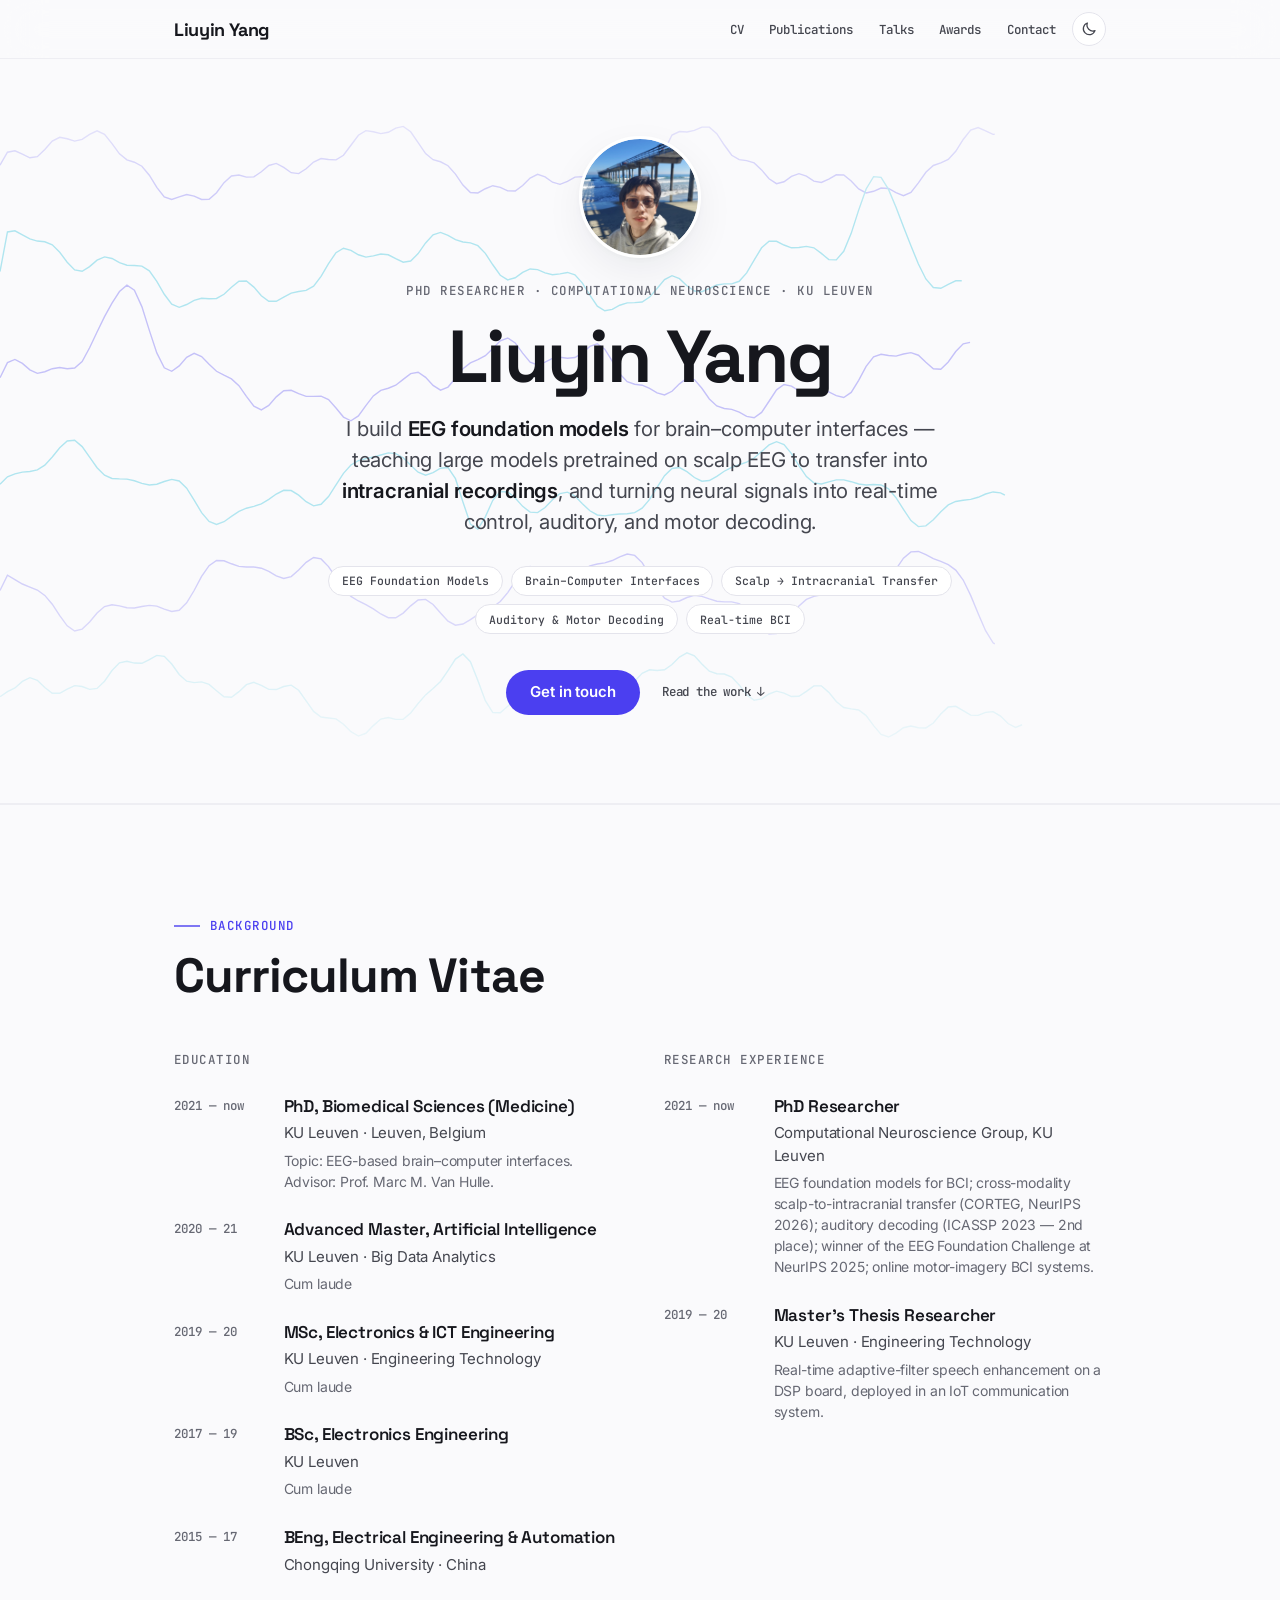
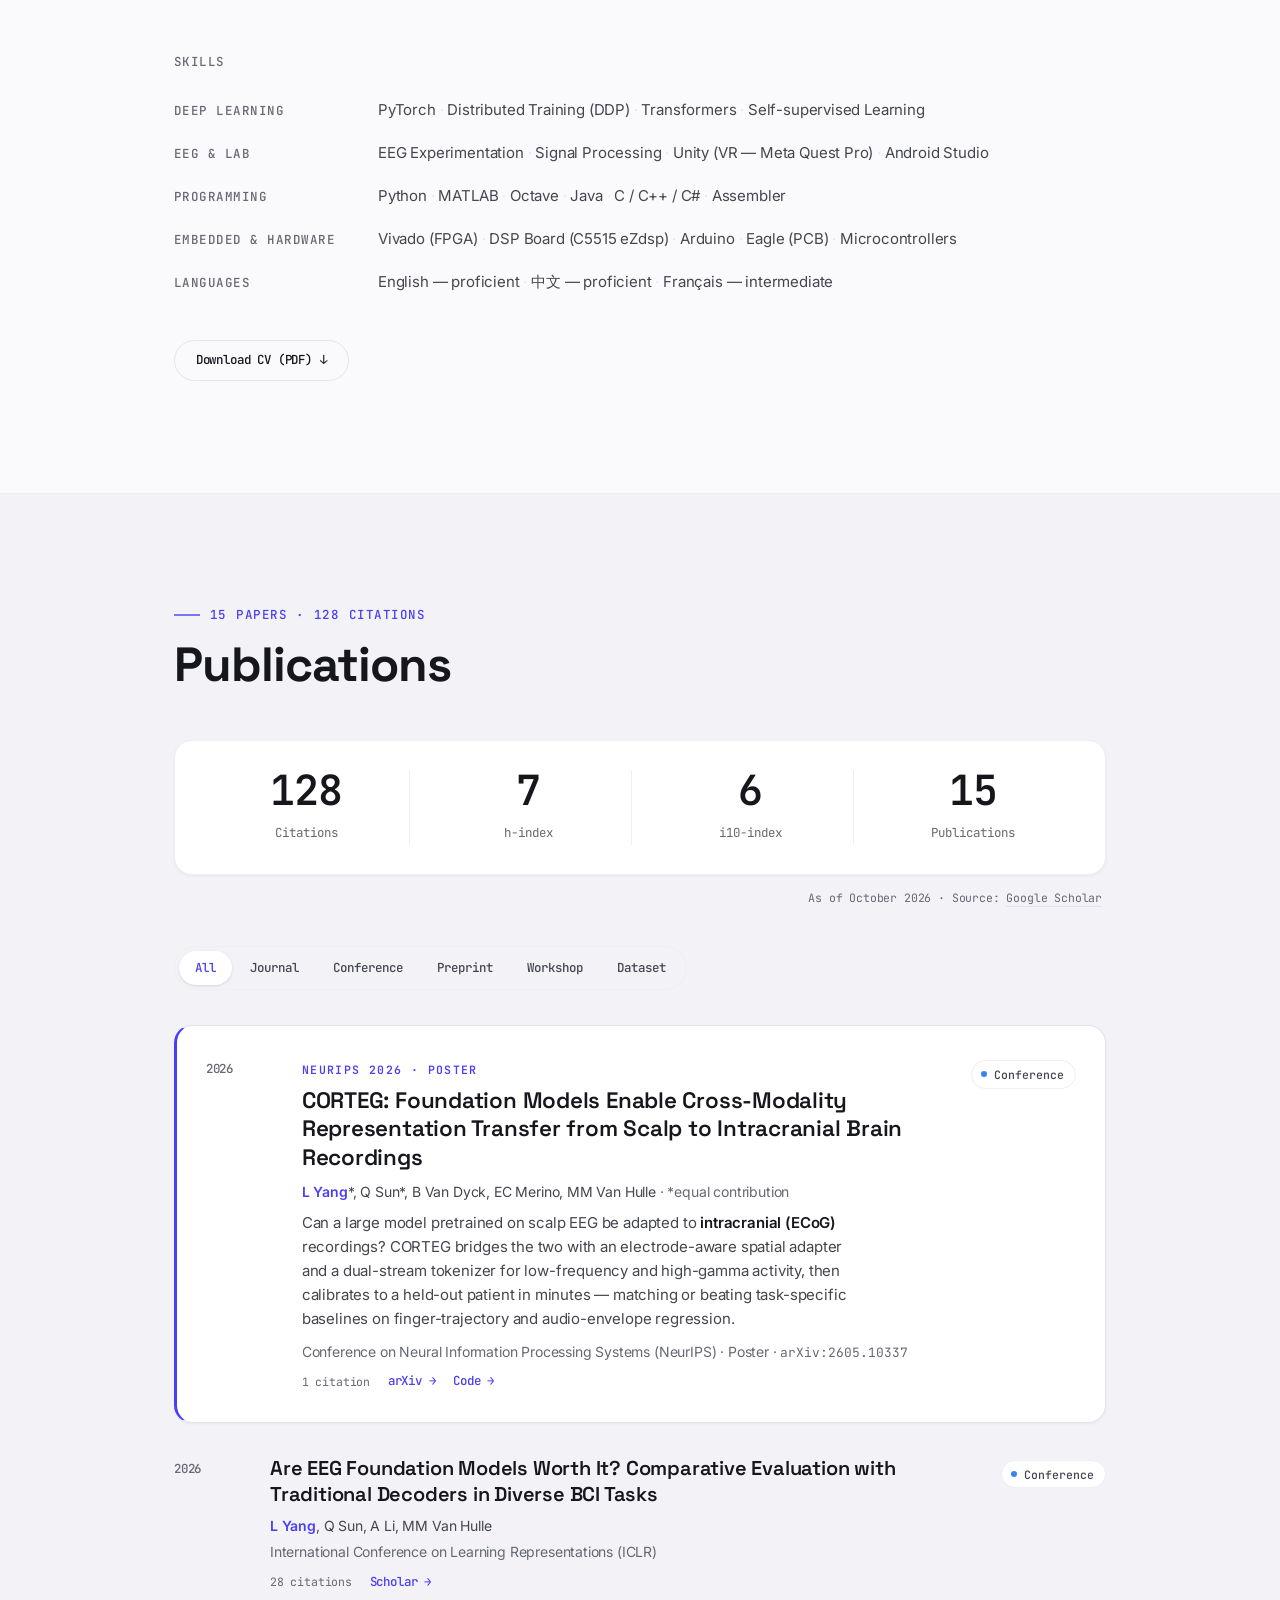
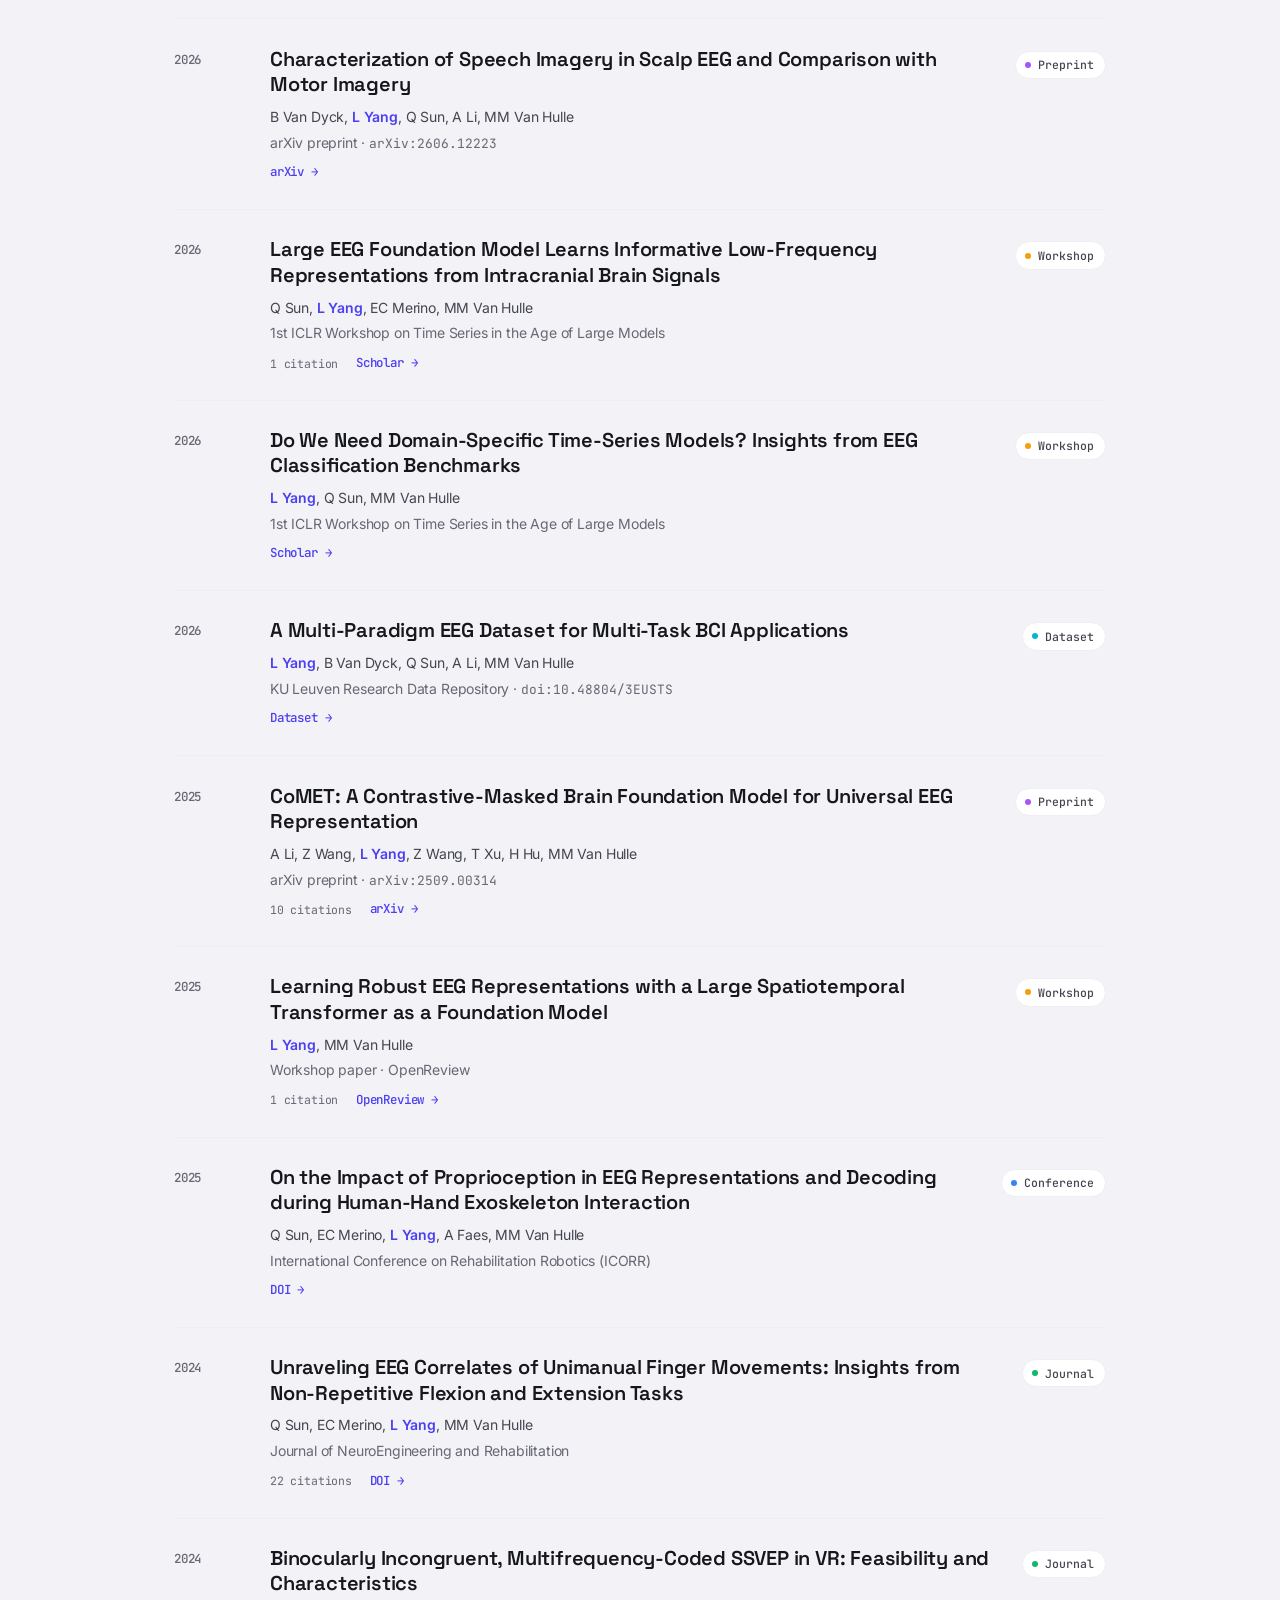
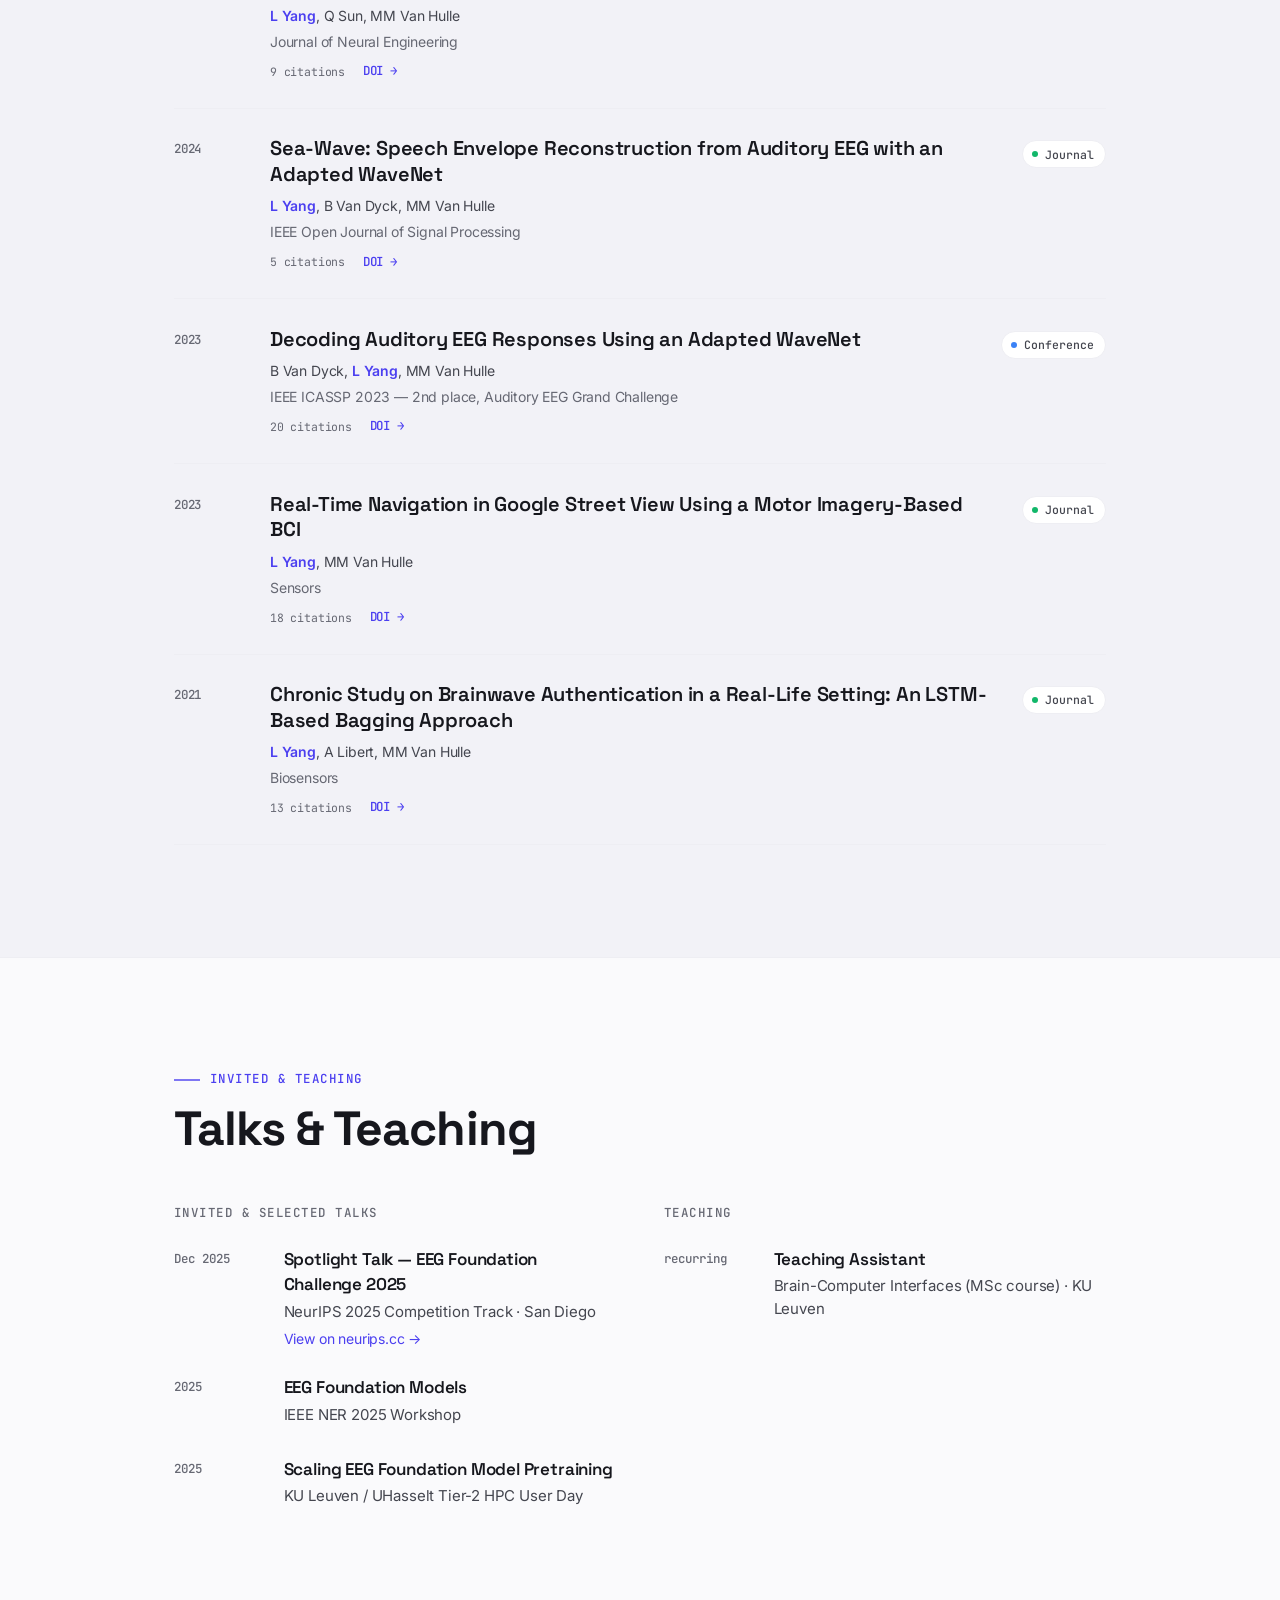
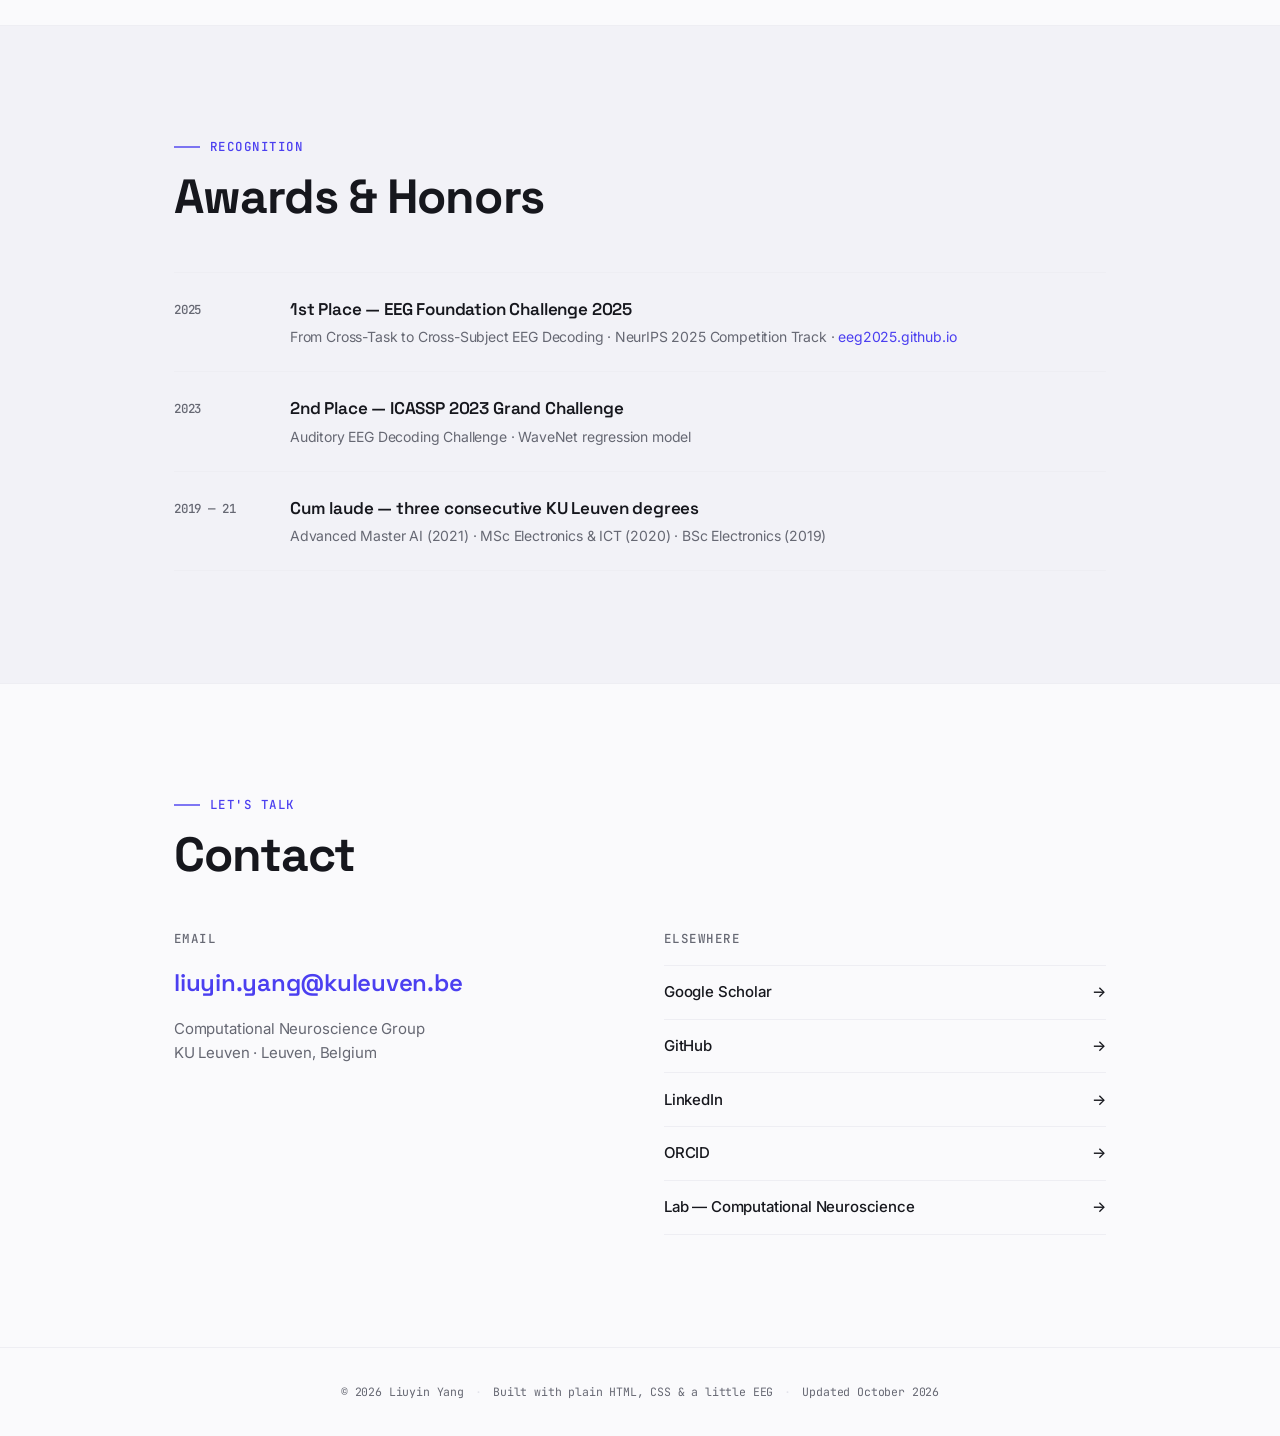
==== index.html @ 0cf49c5b "feat: add "Learning Robust EEG Representations" workshop paper L Yang, MM Van Hulle (2025), linked t" ====
<!DOCTYPE html>
<html lang="en">
<head>
  <meta charset="UTF-8" />
  <meta name="viewport" content="width=device-width, initial-scale=1.0" />
  <title>Liuyin Yang — EEG Foundation Models &amp; Brain–Computer Interfaces, KU Leuven</title>
  <meta name="description" content="PhD researcher building EEG foundation models for brain–computer interfaces at the Computational Neuroscience Group, KU Leuven — cross-modality transfer from scalp EEG to intracranial recordings, auditory and motor decoding, and real-time BCI systems." />
  <meta name="author" content="Liuyin Yang" />

  <!-- theme-color adapts to light / dark -->
  <meta name="theme-color" content="#fafafc" media="(prefers-color-scheme: light)" />
  <meta name="theme-color" content="#0a0b10" media="(prefers-color-scheme: dark)" />

  <!-- Open Graph / link previews -->
  <meta property="og:type" content="profile" />
  <meta property="og:url" content="https://liuyinyang1101.github.io/" />
  <meta property="og:title" content="Liuyin Yang — PhD Researcher, KU Leuven" />
  <meta property="og:description" content="EEG foundation models, cross-modality scalp-to-intracranial transfer, and real-time brain–computer interfaces." />
  <meta property="og:image" content="https://liuyinyang1101.github.io/assets/profile-web.jpg" />
  <meta name="twitter:card" content="summary" />
  <meta name="twitter:title" content="Liuyin Yang — PhD Researcher, KU Leuven" />
  <meta name="twitter:description" content="EEG foundation models, cross-modality scalp-to-intracranial transfer, and real-time brain–computer interfaces." />
  <meta name="twitter:image" content="https://liuyinyang1101.github.io/assets/profile-web.jpg" />

  <link rel="icon" type="image/svg+xml" href="assets/favicon.svg" />
  <link rel="stylesheet" href="style.css" />
  <link rel="preconnect" href="https://fonts.googleapis.com" />
  <link rel="preconnect" href="https://fonts.gstatic.com" crossorigin />
  <link href="https://fonts.googleapis.com/css2?family=Inter:wght@400;500;600;700&family=Space+Grotesk:wght@500;600;700&family=JetBrains+Mono:wght@400;500;600&display=swap" rel="stylesheet" />

  <!-- Set theme before paint to avoid a flash -->
  <script>
    (function () {
      try {
        var saved = localStorage.getItem("theme");
        var dark = saved ? saved === "dark"
          : window.matchMedia("(prefers-color-scheme: dark)").matches;
        document.documentElement.dataset.theme = dark ? "dark" : "light";
      } catch (e) {}
    })();
  </script>
</head>
<body>

  <a href="#main" class="skip-link">Skip to content</a>

  <!-- ===== NAV ===== -->
  <nav class="nav">
    <div class="nav-inner">
      <a href="#about" class="nav-name">Liuyin&nbsp;Yang</a>
      <ul class="nav-links">
        <li><a href="#cv">CV</a></li>
        <li><a href="#publications">Publications</a></li>
        <li><a href="#talks">Talks</a></li>
        <li><a href="#awards">Awards</a></li>
        <li><a href="#connect">Contact</a></li>
      </ul>
      <button class="theme-toggle" type="button" aria-label="Switch color theme" title="Switch color theme">
        <svg class="icon-sun" viewBox="0 0 24 24" width="18" height="18" aria-hidden="true" fill="none" stroke="currentColor" stroke-width="1.7" stroke-linecap="round">
          <circle cx="12" cy="12" r="4.2"></circle>
          <path d="M12 2.4v2.4M12 19.2v2.4M4.4 4.4l1.7 1.7M17.9 17.9l1.7 1.7M2.4 12h2.4M19.2 12h2.4M4.4 19.6l1.7-1.7M17.9 6.1l1.7-1.7"></path>
        </svg>
        <svg class="icon-moon" viewBox="0 0 24 24" width="18" height="18" aria-hidden="true" fill="none" stroke="currentColor" stroke-width="1.7" stroke-linecap="round" stroke-linejoin="round">
          <path d="M20 14.2A8 8 0 0 1 9.8 4 8 8 0 1 0 20 14.2Z"></path>
        </svg>
      </button>
    </div>
  </nav>

  <main id="main" tabindex="-1">

  <!-- ===== HERO ===== -->
  <section class="hero" id="about">
    <div class="hero-signal" aria-hidden="true"></div>
    <div class="hero-inner">
      <div class="photo">
        <img src="assets/profile-web.jpg" alt="Liuyin Yang" width="264" height="264" onerror="this.style.display='none'; this.nextElementSibling.style.display='flex'" />
        <div class="photo-fallback">LY</div>
      </div>
      <p class="hero-eyebrow">PhD Researcher · Computational Neuroscience · KU Leuven</p>
      <h1 class="hero-name">Liuyin Yang</h1>
      <p class="hero-tagline">
        I build <strong>EEG foundation models</strong> for brain–computer interfaces — teaching
        large models pretrained on scalp EEG to transfer into <strong>intracranial recordings</strong>,
        and turning neural signals into real-time control, auditory, and motor decoding.
      </p>
      <ul class="hero-tags">
        <li>EEG Foundation Models</li>
        <li>Brain–Computer Interfaces</li>
        <li>Scalp → Intracranial Transfer</li>
        <li>Auditory &amp; Motor Decoding</li>
        <li>Real-time BCI</li>
      </ul>
      <div class="hero-actions">
        <a href="mailto:liuyin.yang@kuleuven.be" class="btn-primary">Get in touch</a>
        <a href="#publications" class="btn-ghost">Read the work <span aria-hidden="true">↓</span></a>
      </div>
    </div>
  </section>

  <!-- ===== CV ===== -->
  <section class="section" id="cv">
    <div class="section-inner">
      <p class="section-kicker">Background</p>
      <h2 class="section-title">Curriculum Vitae</h2>

      <div class="cv-grid">
        <div class="cv-block">
          <h3 class="cv-block-title">Education</h3>
          <ol class="timeline">
            <li class="timeline-item">
              <div class="tl-year">2021 — now</div>
              <div class="tl-body">
                <div class="tl-role">PhD, Biomedical Sciences (Medicine)</div>
                <div class="tl-inst">KU Leuven · Leuven, Belgium</div>
                <div class="tl-note">Topic: EEG-based brain–computer interfaces. Advisor: Prof. Marc M. Van Hulle.</div>
              </div>
            </li>
            <li class="timeline-item">
              <div class="tl-year">2020 — 21</div>
              <div class="tl-body">
                <div class="tl-role">Advanced Master, Artificial Intelligence</div>
                <div class="tl-inst">KU Leuven · Big Data Analytics</div>
                <div class="tl-note">Cum laude</div>
              </div>
            </li>
            <li class="timeline-item">
              <div class="tl-year">2019 — 20</div>
              <div class="tl-body">
                <div class="tl-role">MSc, Electronics &amp; ICT Engineering</div>
                <div class="tl-inst">KU Leuven · Engineering Technology</div>
                <div class="tl-note">Cum laude</div>
              </div>
            </li>
            <li class="timeline-item">
              <div class="tl-year">2017 — 19</div>
              <div class="tl-body">
                <div class="tl-role">BSc, Electronics Engineering</div>
                <div class="tl-inst">KU Leuven</div>
                <div class="tl-note">Cum laude</div>
              </div>
            </li>
            <li class="timeline-item">
              <div class="tl-year">2015 — 17</div>
              <div class="tl-body">
                <div class="tl-role">BEng, Electrical Engineering &amp; Automation</div>
                <div class="tl-inst">Chongqing University · China</div>
              </div>
            </li>
          </ol>
        </div>

        <div class="cv-block">
          <h3 class="cv-block-title">Research Experience</h3>
          <ol class="timeline">
            <li class="timeline-item">
              <div class="tl-year">2021 — now</div>
              <div class="tl-body">
                <div class="tl-role">PhD Researcher</div>
                <div class="tl-inst">Computational Neuroscience Group, KU Leuven</div>
                <div class="tl-note">EEG foundation models for BCI; cross-modality scalp-to-intracranial transfer (CORTEG, NeurIPS 2026); auditory decoding (ICASSP 2023 — 2nd place); winner of the EEG Foundation Challenge at NeurIPS 2025; online motor-imagery BCI systems.</div>
              </div>
            </li>
            <li class="timeline-item">
              <div class="tl-year">2019 — 20</div>
              <div class="tl-body">
                <div class="tl-role">Master's Thesis Researcher</div>
                <div class="tl-inst">KU Leuven · Engineering Technology</div>
                <div class="tl-note">Real-time adaptive-filter speech enhancement on a DSP board, deployed in an IoT communication system.</div>
              </div>
            </li>
          </ol>
        </div>

        <div class="cv-block cv-block--full">
          <h3 class="cv-block-title">Skills</h3>
          <div class="skills">
            <div class="skill-cat">Deep Learning</div>
            <div class="skill-list"><span>PyTorch</span><span>Distributed Training (DDP)</span><span>Transformers</span><span>Self-supervised Learning</span></div>

            <div class="skill-cat">EEG &amp; Lab</div>
            <div class="skill-list"><span>EEG Experimentation</span><span>Signal Processing</span><span>Unity (VR — Meta Quest Pro)</span><span>Android Studio</span></div>

            <div class="skill-cat">Programming</div>
            <div class="skill-list"><span>Python</span><span>MATLAB</span><span>Octave</span><span>Java</span><span>C / C++ / C#</span><span>Assembler</span></div>

            <div class="skill-cat">Embedded &amp; Hardware</div>
            <div class="skill-list"><span>Vivado (FPGA)</span><span>DSP Board (C5515 eZdsp)</span><span>Arduino</span><span>Eagle (PCB)</span><span>Microcontrollers</span></div>

            <div class="skill-cat">Languages</div>
            <div class="skill-list"><span>English — proficient</span><span><span lang="zh">中文</span> — proficient</span><span><span lang="fr">Français</span> — intermediate</span></div>
          </div>
        </div>
      </div>

      <a href="assets/cv.pdf" class="btn-secondary" target="_blank" rel="noopener">
        Download CV (PDF) <span aria-hidden="true">↓</span>
      </a>
    </div>
  </section>

  <!-- ===== PUBLICATIONS ===== -->
  <section class="section section--alt" id="publications">
    <div class="section-inner">
      <p class="section-kicker"><span data-scholar="papers">15</span> papers · <span data-scholar="citations">128</span> citations</p>
      <h2 class="section-title">Publications</h2>

      <div class="stats" role="list">
        <div class="stat" role="listitem">
          <span class="stat-num" data-scholar="citations">128</span>
          <span class="stat-label">Citations</span>
        </div>
        <div class="stat" role="listitem">
          <span class="stat-num" data-scholar="h-index">7</span>
          <span class="stat-label">h-index</span>
        </div>
        <div class="stat" role="listitem">
          <span class="stat-num" data-scholar="i10-index">6</span>
          <span class="stat-label">i10-index</span>
        </div>
        <div class="stat" role="listitem">
          <span class="stat-num" data-scholar="papers">15</span>
          <span class="stat-label">Publications</span>
        </div>
      </div>
      <p class="stats-foot">
        As of <span data-scholar="date">October 2026</span> · Source: <a href="https://scholar.google.com/citations?hl=en&amp;user=GLgF-JMAAAAJ" target="_blank" rel="noopener">Google Scholar</a>
      </p>

      <div class="filters" role="group" aria-label="Filter publications by type">
        <button class="filter-btn active" data-filter="all" aria-pressed="true">All</button>
        <button class="filter-btn" data-filter="journal" aria-pressed="false">Journal</button>
        <button class="filter-btn" data-filter="conference" aria-pressed="false">Conference</button>
        <button class="filter-btn" data-filter="preprint" aria-pressed="false">Preprint</button>
        <button class="filter-btn" data-filter="workshop" aria-pressed="false">Workshop</button>
        <button class="filter-btn" data-filter="dataset" aria-pressed="false">Dataset</button>
      </div>

      <ol class="items">

        <li class="item item--featured" data-type="conference" data-scholar-id="YsMSGLbcyi4C">
          <div class="item-year">2026</div>
          <div class="item-body">
            <p class="item-flag">NeurIPS 2026 · Poster</p>
            <h3 class="item-title">CORTEG: Foundation Models Enable Cross-Modality Representation Transfer from Scalp to Intracranial Brain Recordings</h3>
            <p class="item-authors"><strong>L Yang</strong>*, Q Sun*, B Van Dyck, EC Merino, MM Van Hulle <span class="item-note">· *equal contribution</span></p>
            <p class="item-desc">
              Can a large model pretrained on scalp EEG be adapted to <strong>intracranial (ECoG)</strong> recordings?
              CORTEG bridges the two with an electrode-aware spatial adapter and a dual-stream tokenizer for
              low-frequency and high-gamma activity, then calibrates to a held-out patient in minutes — matching
              or beating task-specific baselines on finger-trajectory and audio-envelope regression.
            </p>
            <p class="item-venue">Conference on Neural Information Processing Systems (NeurIPS) · Poster · <span class="mono">arXiv:2605.10337</span></p>
            <div class="item-foot">
              <span class="item-cites">1 citation</span>
              <a href="https://arxiv.org/abs/2605.10337" target="_blank" rel="noopener" class="item-link">arXiv <span aria-hidden="true">→</span></a>
              <a href="https://github.com/LiuyinYang1101/CORTEG" target="_blank" rel="noopener" class="item-link">Code <span aria-hidden="true">→</span></a>
            </div>
          </div>
          <div class="item-meta-right">
            <span class="item-tag" data-kind="conference">Conference</span>
          </div>
        </li>

        <li class="item" data-type="conference" data-scholar-id="9yKSN-GCB0IC">
          <div class="item-year">2026</div>
          <div class="item-body">
            <h3 class="item-title">Are EEG Foundation Models Worth It? Comparative Evaluation with Traditional Decoders in Diverse BCI Tasks</h3>
            <p class="item-authors"><strong>L Yang</strong>, Q Sun, A Li, MM Van Hulle</p>
            <p class="item-venue">International Conference on Learning Representations (ICLR)</p>
            <div class="item-foot">
              <span class="item-cites">28 citations</span>
              <a href="https://scholar.google.com/scholar?q=Are+EEG+foundation+models+worth+it+comparative+evaluation+traditional+decoders+BCI" target="_blank" rel="noopener" class="item-link">Scholar <span aria-hidden="true">→</span></a>
            </div>
          </div>
          <div class="item-meta-right">
            <span class="item-tag" data-kind="conference">Conference</span>
          </div>
        </li>

        <li class="item" data-type="preprint" data-scholar-id="eQOLeE2rZwMC">
          <div class="item-year">2026</div>
          <div class="item-body">
            <h3 class="item-title">Characterization of Speech Imagery in Scalp EEG and Comparison with Motor Imagery</h3>
            <p class="item-authors">B Van Dyck, <strong>L Yang</strong>, Q Sun, A Li, MM Van Hulle</p>
            <p class="item-venue">arXiv preprint · <span class="mono">arXiv:2606.12223</span></p>
            <div class="item-foot">
              <a href="https://arxiv.org/abs/2606.12223" target="_blank" rel="noopener" class="item-link">arXiv <span aria-hidden="true">→</span></a>
            </div>
          </div>
          <div class="item-meta-right">
            <span class="item-tag" data-kind="preprint">Preprint</span>
          </div>
        </li>

        <li class="item" data-type="workshop" data-scholar-id="Tyk-4Ss8FVUC">
          <div class="item-year">2026</div>
          <div class="item-body">
            <h3 class="item-title">Large EEG Foundation Model Learns Informative Low-Frequency Representations from Intracranial Brain Signals</h3>
            <p class="item-authors">Q Sun, <strong>L Yang</strong>, EC Merino, MM Van Hulle</p>
            <p class="item-venue">1st ICLR Workshop on Time Series in the Age of Large Models</p>
            <div class="item-foot">
              <span class="item-cites">1 citation</span>
              <a href="https://scholar.google.com/scholar?q=Large+EEG+Foundation+Model+Learns+Informative+Low-Frequency+Intracranial+Brain" target="_blank" rel="noopener" class="item-link">Scholar <span aria-hidden="true">→</span></a>
            </div>
          </div>
          <div class="item-meta-right">
            <span class="item-tag" data-kind="workshop">Workshop</span>
          </div>
        </li>

        <li class="item" data-type="workshop" data-scholar-id="W7OEmFMy1HYC">
          <div class="item-year">2026</div>
          <div class="item-body">
            <h3 class="item-title">Do We Need Domain-Specific Time-Series Models? Insights from EEG Classification Benchmarks</h3>
            <p class="item-authors"><strong>L Yang</strong>, Q Sun, MM Van Hulle</p>
            <p class="item-venue">1st ICLR Workshop on Time Series in the Age of Large Models</p>
            <div class="item-foot">
              <a href="https://scholar.google.com/scholar?q=Do+We+Need+Domain-Specific+Time-Series+Models+EEG+Classification+Benchmarks" target="_blank" rel="noopener" class="item-link">Scholar <span aria-hidden="true">→</span></a>
            </div>
          </div>
          <div class="item-meta-right">
            <span class="item-tag" data-kind="workshop">Workshop</span>
          </div>
        </li>

        <li class="item" data-type="dataset" data-scholar-id="WF5omc3nYNoC">
          <div class="item-year">2026</div>
          <div class="item-body">
            <h3 class="item-title">A Multi-Paradigm EEG Dataset for Multi-Task BCI Applications</h3>
            <p class="item-authors"><strong>L Yang</strong>, B Van Dyck, Q Sun, A Li, MM Van Hulle</p>
            <p class="item-venue">KU Leuven Research Data Repository · <span class="mono">doi:10.48804/3EUSTS</span></p>
            <div class="item-foot">
              <a href="https://doi.org/10.48804/3EUSTS" target="_blank" rel="noopener" class="item-link">Dataset <span aria-hidden="true">→</span></a>
            </div>
          </div>
          <div class="item-meta-right">
            <span class="item-tag" data-kind="dataset">Dataset</span>
          </div>
        </li>

        <li class="item" data-type="preprint" data-scholar-id="IjCSPb-OGe4C">
          <div class="item-year">2025</div>
          <div class="item-body">
            <h3 class="item-title">CoMET: A Contrastive-Masked Brain Foundation Model for Universal EEG Representation</h3>
            <p class="item-authors">A Li, Z Wang, <strong>L Yang</strong>, Z Wang, T Xu, H Hu, MM Van Hulle</p>
            <p class="item-venue">arXiv preprint · <span class="mono">arXiv:2509.00314</span></p>
            <div class="item-foot">
              <span class="item-cites">10 citations</span>
              <a href="https://arxiv.org/abs/2509.00314" target="_blank" rel="noopener" class="item-link">arXiv <span aria-hidden="true">→</span></a>
            </div>
          </div>
          <div class="item-meta-right">
            <span class="item-tag" data-kind="preprint">Preprint</span>
          </div>
        </li>

        <li class="item" data-type="workshop" data-scholar-id="ufrVoPGSRksC">
          <div class="item-year">2025</div>
          <div class="item-body">
            <h3 class="item-title">Learning Robust EEG Representations with a Large Spatiotemporal Transformer as a Foundation Model</h3>
            <p class="item-authors"><strong>L Yang</strong>, MM Van Hulle</p>
            <p class="item-venue">Workshop paper · OpenReview</p>
            <div class="item-foot">
              <span class="item-cites">1 citation</span>
              <a href="https://openreview.net/forum?id=V5Zn0VVvBE" target="_blank" rel="noopener" class="item-link">OpenReview <span aria-hidden="true">→</span></a>
            </div>
          </div>
          <div class="item-meta-right">
            <span class="item-tag" data-kind="workshop">Workshop</span>
          </div>
        </li>

        <li class="item" data-type="conference" data-scholar-id="u-x6o8ySG0sC">
          <div class="item-year">2025</div>
          <div class="item-body">
            <h3 class="item-title">On the Impact of Proprioception in EEG Representations and Decoding during Human-Hand Exoskeleton Interaction</h3>
            <p class="item-authors">Q Sun, EC Merino, <strong>L Yang</strong>, A Faes, MM Van Hulle</p>
            <p class="item-venue">International Conference on Rehabilitation Robotics (ICORR)</p>
            <div class="item-foot">
              <a href="https://doi.org/10.1109/icorr66766.2025.11063039" target="_blank" rel="noopener" class="item-link">DOI <span aria-hidden="true">→</span></a>
            </div>
          </div>
          <div class="item-meta-right">
            <span class="item-tag" data-kind="conference">Conference</span>
          </div>
        </li>

        <li class="item" data-type="journal" data-scholar-id="d1gkVwhDpl0C">
          <div class="item-year">2024</div>
          <div class="item-body">
            <h3 class="item-title">Unraveling EEG Correlates of Unimanual Finger Movements: Insights from Non-Repetitive Flexion and Extension Tasks</h3>
            <p class="item-authors">Q Sun, EC Merino, <strong>L Yang</strong>, MM Van Hulle</p>
            <p class="item-venue">Journal of NeuroEngineering and Rehabilitation</p>
            <div class="item-foot">
              <span class="item-cites">22 citations</span>
              <a href="https://doi.org/10.1186/s12984-024-01533-4" target="_blank" rel="noopener" class="item-link">DOI <span aria-hidden="true">→</span></a>
            </div>
          </div>
          <div class="item-meta-right">
            <span class="item-tag" data-kind="journal">Journal</span>
          </div>
        </li>

        <li class="item" data-type="journal" data-scholar-id="Y0pCki6q_DkC">
          <div class="item-year">2024</div>
          <div class="item-body">
            <h3 class="item-title">Binocularly Incongruent, Multifrequency-Coded SSVEP in VR: Feasibility and Characteristics</h3>
            <p class="item-authors"><strong>L Yang</strong>, Q Sun, MM Van Hulle</p>
            <p class="item-venue">Journal of Neural Engineering</p>
            <div class="item-foot">
              <span class="item-cites">9 citations</span>
              <a href="https://doi.org/10.1088/1741-2552/ad775f" target="_blank" rel="noopener" class="item-link">DOI <span aria-hidden="true">→</span></a>
            </div>
          </div>
          <div class="item-meta-right">
            <span class="item-tag" data-kind="journal">Journal</span>
          </div>
        </li>

        <li class="item" data-type="journal" data-scholar-id="zYLM7Y9cAGgC">
          <div class="item-year">2024</div>
          <div class="item-body">
            <h3 class="item-title">Sea-Wave: Speech Envelope Reconstruction from Auditory EEG with an Adapted WaveNet</h3>
            <p class="item-authors"><strong>L Yang</strong>, B Van Dyck, MM Van Hulle</p>
            <p class="item-venue">IEEE Open Journal of Signal Processing</p>
            <div class="item-foot">
              <span class="item-cites">5 citations</span>
              <a href="https://doi.org/10.1109/ojsp.2024.3378594" target="_blank" rel="noopener" class="item-link">DOI <span aria-hidden="true">→</span></a>
            </div>
          </div>
          <div class="item-meta-right">
            <span class="item-tag" data-kind="journal">Journal</span>
          </div>
        </li>

        <li class="item" data-type="conference" data-scholar-id="2osOgNQ5qMEC">
          <div class="item-year">2023</div>
          <div class="item-body">
            <h3 class="item-title">Decoding Auditory EEG Responses Using an Adapted WaveNet</h3>
            <p class="item-authors">B Van Dyck, <strong>L Yang</strong>, MM Van Hulle</p>
            <p class="item-venue">IEEE ICASSP 2023 — 2nd place, Auditory EEG Grand Challenge</p>
            <div class="item-foot">
              <span class="item-cites">20 citations</span>
              <a href="https://doi.org/10.1109/icassp49357.2023.10095420" target="_blank" rel="noopener" class="item-link">DOI <span aria-hidden="true">→</span></a>
            </div>
          </div>
          <div class="item-meta-right">
            <span class="item-tag" data-kind="conference">Conference</span>
          </div>
        </li>

        <li class="item" data-type="journal" data-scholar-id="qjMakFHDy7sC">
          <div class="item-year">2023</div>
          <div class="item-body">
            <h3 class="item-title">Real-Time Navigation in Google Street View Using a Motor Imagery-Based BCI</h3>
            <p class="item-authors"><strong>L Yang</strong>, MM Van Hulle</p>
            <p class="item-venue">Sensors</p>
            <div class="item-foot">
              <span class="item-cites">18 citations</span>
              <a href="https://doi.org/10.3390/s23031704" target="_blank" rel="noopener" class="item-link">DOI <span aria-hidden="true">→</span></a>
            </div>
          </div>
          <div class="item-meta-right">
            <span class="item-tag" data-kind="journal">Journal</span>
          </div>
        </li>

        <li class="item" data-type="journal" data-scholar-id="UeHWp8X0CEIC">
          <div class="item-year">2021</div>
          <div class="item-body">
            <h3 class="item-title">Chronic Study on Brainwave Authentication in a Real-Life Setting: An LSTM-Based Bagging Approach</h3>
            <p class="item-authors"><strong>L Yang</strong>, A Libert, MM Van Hulle</p>
            <p class="item-venue">Biosensors</p>
            <div class="item-foot">
              <span class="item-cites">13 citations</span>
              <a href="https://doi.org/10.3390/bios11100404" target="_blank" rel="noopener" class="item-link">DOI <span aria-hidden="true">→</span></a>
            </div>
          </div>
          <div class="item-meta-right">
            <span class="item-tag" data-kind="journal">Journal</span>
          </div>
        </li>

      </ol>
      <p class="items-empty" hidden>No publications of this type yet.</p>
      <p class="visually-hidden" role="status" id="filter-status"></p>
    </div>
  </section>

  <!-- ===== TALKS & TEACHING ===== -->
  <section class="section" id="talks">
    <div class="section-inner">
      <p class="section-kicker">Invited &amp; teaching</p>
      <h2 class="section-title">Talks &amp; Teaching</h2>

      <div class="cv-grid">
        <div class="cv-block">
          <h3 class="cv-block-title">Invited &amp; Selected Talks</h3>
          <ol class="timeline">
            <li class="timeline-item">
              <div class="tl-year">Dec 2025</div>
              <div class="tl-body">
                <div class="tl-role">Spotlight Talk — EEG Foundation Challenge 2025</div>
                <div class="tl-inst">NeurIPS 2025 Competition Track · San Diego</div>
                <div class="tl-note"><a href="https://neurips.cc/virtual/2025/loc/san-diego/136311" target="_blank" rel="noopener">View on neurips.cc →</a></div>
              </div>
            </li>
            <li class="timeline-item">
              <div class="tl-year">2025</div>
              <div class="tl-body">
                <div class="tl-role">EEG Foundation Models</div>
                <div class="tl-inst">IEEE NER 2025 Workshop</div>
              </div>
            </li>
            <li class="timeline-item">
              <div class="tl-year">2025</div>
              <div class="tl-body">
                <div class="tl-role">Scaling EEG Foundation Model Pretraining</div>
                <div class="tl-inst">KU Leuven / UHasselt Tier-2 HPC User Day</div>
              </div>
            </li>
          </ol>
        </div>

        <div class="cv-block">
          <h3 class="cv-block-title">Teaching</h3>
          <ol class="timeline">
            <li class="timeline-item">
              <div class="tl-year">recurring</div>
              <div class="tl-body">
                <div class="tl-role">Teaching Assistant</div>
                <div class="tl-inst">Brain-Computer Interfaces (MSc course) · KU Leuven</div>
              </div>
            </li>
          </ol>
        </div>
      </div>
    </div>
  </section>

  <!-- ===== AWARDS ===== -->
  <section class="section section--alt" id="awards">
    <div class="section-inner">
      <p class="section-kicker">Recognition</p>
      <h2 class="section-title">Awards &amp; Honors</h2>

      <ol class="awards">
        <li class="award">
          <div class="award-year">2025</div>
          <div class="award-body">
            <div class="award-name">1st Place — EEG Foundation Challenge 2025</div>
            <div class="award-source">From Cross-Task to Cross-Subject EEG Decoding · NeurIPS 2025 Competition Track · <a href="https://eeg2025.github.io/" target="_blank" rel="noopener">eeg2025.github.io</a></div>
          </div>
        </li>
        <li class="award">
          <div class="award-year">2023</div>
          <div class="award-body">
            <div class="award-name">2nd Place — ICASSP 2023 Grand Challenge</div>
            <div class="award-source">Auditory EEG Decoding Challenge · WaveNet regression model</div>
          </div>
        </li>
        <li class="award">
          <div class="award-year">2019 — 21</div>
          <div class="award-body">
            <div class="award-name">Cum laude — three consecutive KU Leuven degrees</div>
            <div class="award-source">Advanced Master AI (2021) · MSc Electronics &amp; ICT (2020) · BSc Electronics (2019)</div>
          </div>
        </li>
      </ol>
    </div>
  </section>

  <!-- ===== CONNECT ===== -->
  <section class="section" id="connect">
    <div class="section-inner">
      <p class="section-kicker">Let's talk</p>
      <h2 class="section-title">Contact</h2>

      <div class="connect">
        <div>
          <p class="connect-eyebrow">Email</p>
          <a href="mailto:liuyin.yang@kuleuven.be" class="connect-email">liuyin.yang@kuleuven.be</a>
          <p class="connect-address">
            Computational Neuroscience Group<br />
            KU Leuven · Leuven, Belgium
          </p>
        </div>
        <div>
          <p class="connect-eyebrow">Elsewhere</p>
          <ul class="social-list">
            <li><a href="https://scholar.google.com/citations?hl=en&amp;user=GLgF-JMAAAAJ" target="_blank" rel="noopener">Google Scholar <span aria-hidden="true">→</span></a></li>
            <li><a href="https://github.com/LiuyinYang1101" target="_blank" rel="noopener">GitHub <span aria-hidden="true">→</span></a></li>
            <li><a href="https://www.linkedin.com/in/liuyin-yang-9496b51ba" target="_blank" rel="noopener">LinkedIn <span aria-hidden="true">→</span></a></li>
            <li><a href="https://orcid.org/0000-0002-4095-8841" target="_blank" rel="noopener">ORCID <span aria-hidden="true">→</span></a></li>
            <li><a href="https://gbiomed.kuleuven.be/english/research/50000666/50000669/50488669/neuro_research/neuro_research_mvanhulle" target="_blank" rel="noopener">Lab — Computational Neuroscience <span aria-hidden="true">→</span></a></li>
          </ul>
        </div>
      </div>
    </div>
  </section>

  </main>

  <!-- ===== FOOTER ===== -->
  <footer class="footer">
    <span>© 2026 Liuyin Yang</span>
    <span class="footer-sep" aria-hidden="true">·</span>
    <span>Built with plain HTML, CSS &amp; a little EEG</span>
    <span class="footer-sep" aria-hidden="true">·</span>
    <span>Updated October 2026</span>
  </footer>

  <script src="script.js"></script>
</body>
</html>
---- style.css ----
/* ===================================================
   Liuyin Yang — Researcher Profile
   "Signal readout" design system

   Voices:
     display  Space Grotesk   headings, name, titles
     body     Inter           prose, descriptions
     mono     JetBrains Mono   data — years, IDs, counts, labels

   Signature: an ambient multi-channel EEG trace in the hero,
   drawn once on load (see script.js), plus a monospace
   "instrument-readout" treatment for every number on the page.
   =================================================== */

:root {
  /* === FONT FAMILIES === */
  --font-display: "Space Grotesk", -apple-system, BlinkMacSystemFont, "Segoe UI", sans-serif;
  --font-body:    "Inter", -apple-system, BlinkMacSystemFont, "Segoe UI", "Helvetica Neue", Arial, sans-serif;
  --font-mono:    "JetBrains Mono", ui-monospace, "SF Mono", "Cascadia Code", Menlo, Consolas, monospace;

  /* === TYPE SIZE === */
  --fs-display:    clamp(3rem, 7vw, 4.6rem);
  --fs-section:    clamp(2.1rem, 4.3vw, 3rem);
  --fs-stat:       clamp(2.1rem, 4vw, 2.6rem);
  --fs-h2:         1.5rem;
  --fs-h3:         1.25rem;
  --fs-h3-lg:      1.4rem;
  --fs-nav-brand:  1.125rem;
  --fs-lead:       clamp(1.05rem, 2vw, 1.28rem);
  --fs-body:       1.0625rem;
  --fs-body-sm:    0.9375rem;
  --fs-meta:       0.875rem;
  --fs-label:      0.78rem;
  --fs-tiny:       0.72rem;

  /* === FONT WEIGHT === */
  --fw-regular:    400;
  --fw-medium:     500;
  --fw-semibold:   600;
  --fw-bold:       700;

  /* === LIGHT COLOR === */
  --c-bg:          #fafafc;
  --c-bg-2:        #f2f2f7;
  --c-surface:     #ffffff;
  --c-surface-2:   #f2f2f7;
  --c-text:        #16171d;
  --c-text-2:      #44464f;
  --c-muted:       #666873;
  --c-border:      #e4e4ec;
  --c-border-2:    #eeeef3;
  --c-accent:      #4b3ff0;
  --c-accent-strong:#3a2fd8;
  --c-on-accent:   #ffffff;
  --c-accent-line: rgba(75, 63, 240, 0.22);
  --signal-1:      #4b3ff0;
  --signal-2:      #08b6d4;
  --signal-opacity: 0.30;
  --glow:          none;

  /* === LETTER SPACING === */
  --ls-tight:      -0.03em;
  --ls-snug:       -0.02em;
  --ls-base:       -0.01em;
  --ls-wide:       0.12em;

  /* === LINE HEIGHT === */
  --lh-display:    1.02;
  --lh-snug:       1.1;
  --lh-tight:      1.28;
  --lh-normal:     1.5;
  --lh-relaxed:    1.6;

  /* === EFFECTS === */
  --shadow-sm:     0 1px 3px rgba(20, 22, 40, 0.05);
  --shadow-md:     0 2px 8px rgba(20, 22, 40, 0.06), 0 14px 40px rgba(20, 22, 40, 0.07);
  --shadow-pop:    0 1px 3px rgba(20, 22, 40, 0.12);
  --blur-nav:      saturate(180%) blur(20px);
  --transition:    0.2s ease;

  /* === RADII === */
  --radius-s:      8px;
  --radius-l:      18px;
  --radius-pill:   980px;

  /* === LAYOUT === */
  --maxw:          980px;
  --pad-x:         1.5rem;
  --section-pad:   7rem;
  --nav-h:         58px;
}

/* === DARK COLOR === */
:root[data-theme="dark"] {
  --c-bg:          #0a0b10;
  --c-bg-2:        #0f1017;
  --c-surface:     #15161f;
  --c-surface-2:   #12131b;
  --c-text:        #f1f2f6;
  --c-text-2:      #c3c5d2;
  --c-muted:       #8a8c9b;
  --c-border:      #272936;
  --c-border-2:    #1e202b;
  --c-accent:      #8f88ff;
  --c-accent-strong:#a9a3ff;
  --c-on-accent:   #0a0b10;
  --c-accent-line: rgba(143, 136, 255, 0.30);
  --signal-1:      #8f88ff;
  --signal-2:      #2fd8ef;
  --signal-opacity: 0.42;
  --glow:          0 0 22px rgba(47, 216, 239, 0.28);
  --shadow-sm:     0 1px 3px rgba(0, 0, 0, 0.4);
  --shadow-md:     0 2px 10px rgba(0, 0, 0, 0.45), 0 16px 44px rgba(0, 0, 0, 0.5);
  --shadow-pop:    0 1px 3px rgba(0, 0, 0, 0.5);
  --blur-nav:      saturate(160%) blur(20px);
}

/* No-JS fallback: honor the OS preference when no theme is set */
@media (prefers-color-scheme: dark) {
  :root:not([data-theme]) {
    --c-bg:          #0a0b10;
    --c-bg-2:        #0f1017;
    --c-surface:     #15161f;
    --c-surface-2:   #12131b;
    --c-text:        #f1f2f6;
    --c-text-2:      #c3c5d2;
    --c-muted:       #8a8c9b;
    --c-border:      #272936;
    --c-border-2:    #1e202b;
    --c-accent:      #8f88ff;
    --c-accent-strong:#a9a3ff;
    --c-on-accent:   #0a0b10;
    --c-accent-line: rgba(143, 136, 255, 0.30);
    --signal-1:      #8f88ff;
    --signal-2:      #2fd8ef;
    --signal-opacity: 0.42;
    --glow:          0 0 22px rgba(47, 216, 239, 0.28);
    --shadow-sm:     0 1px 3px rgba(0, 0, 0, 0.4);
    --shadow-md:     0 2px 10px rgba(0, 0, 0, 0.45), 0 16px 44px rgba(0, 0, 0, 0.5);
    --shadow-pop:    0 1px 3px rgba(0, 0, 0, 0.5);
    --blur-nav:      saturate(160%) blur(20px);
  }
}

/* ===== RESET ===== */
*, *::before, *::after { box-sizing: border-box; margin: 0; padding: 0; }
html { scroll-behavior: smooth; }
body {
  font-family: var(--font-body);
  background: var(--c-bg);
  color: var(--c-text);
  font-size: var(--fs-body);
  line-height: var(--lh-normal);
  letter-spacing: var(--ls-base);
  font-feature-settings: "kern", "liga";
  -webkit-font-smoothing: antialiased;
  -moz-osx-font-smoothing: grayscale;
  transition: background var(--transition), color var(--transition);
}
a { color: var(--c-accent); text-decoration: none; }
a:hover { text-decoration: underline; }
img { max-width: 100%; display: block; }
ol, ul { list-style: none; }
button { font: inherit; cursor: pointer; color: inherit; }
.mono { font-family: var(--font-mono); font-size: 0.92em; letter-spacing: 0; }

/* Keyboard focus */
:focus-visible {
  outline: 2px solid var(--c-accent);
  outline-offset: 3px;
  border-radius: 4px;
}
/* <main> is focused by the skip link (tabindex=-1); no ring around the page */
main:focus { outline: none; }

.visually-hidden {
  position: absolute;
  width: 1px; height: 1px;
  padding: 0; margin: -1px;
  overflow: hidden;
  clip-path: inset(50%);
  white-space: nowrap;
  border: 0;
}

.skip-link {
  position: absolute;
  left: -999px;
  top: 0;
  z-index: 200;
  background: var(--c-accent);
  color: var(--c-on-accent);
  padding: 0.6rem 1rem;
  border-radius: 0 0 var(--radius-s) 0;
  font-family: var(--font-mono);
  font-size: var(--fs-label);
}
.skip-link:focus { left: 0; text-decoration: none; }

/* ===================================================
   NAV
   =================================================== */
.nav {
  position: sticky; top: 0; z-index: 100;
  background: color-mix(in srgb, var(--c-bg) 82%, transparent);
  backdrop-filter: var(--blur-nav);
  -webkit-backdrop-filter: var(--blur-nav);
  border-bottom: 1px solid var(--c-border-2);
}
.nav-inner {
  max-width: var(--maxw);
  margin: 0 auto;
  padding: 0 var(--pad-x);
  height: var(--nav-h);
  display: flex;
  align-items: center;
  gap: 1rem;
}
.nav-name {
  font-family: var(--font-display);
  font-size: var(--fs-nav-brand);
  font-weight: var(--fw-bold);
  color: var(--c-text);
  letter-spacing: var(--ls-snug);
  margin-right: auto;
  transition: opacity var(--transition);
}
.nav-name:hover { text-decoration: none; opacity: 0.65; }
.nav-links {
  display: flex;
  gap: 1.6rem;
}
.nav-links a {
  font-family: var(--font-mono);
  font-size: var(--fs-label);
  font-weight: var(--fw-medium);
  color: var(--c-text-2);
  letter-spacing: 0;
  transition: color var(--transition);
}
.nav-links a:hover { color: var(--c-accent); text-decoration: none; }
.nav-links a.active { color: var(--c-accent); }

.theme-toggle {
  display: inline-flex;
  align-items: center;
  justify-content: center;
  width: 34px; height: 34px;
  border: 1px solid var(--c-border);
  border-radius: var(--radius-pill);
  background: var(--c-surface);
  color: var(--c-text-2);
  transition: color var(--transition), border-color var(--transition), background var(--transition);
  flex-shrink: 0;
}
.theme-toggle:hover { color: var(--c-accent); border-color: var(--c-accent-line); }
.icon-sun { display: none; }
.icon-moon { display: block; }
:root[data-theme="dark"] .icon-sun { display: block; }
:root[data-theme="dark"] .icon-moon { display: none; }
@media (prefers-color-scheme: dark) {
  :root:not([data-theme]) .icon-sun { display: block; }
  :root:not([data-theme]) .icon-moon { display: none; }
}

/* ===================================================
   HERO
   =================================================== */
.hero {
  position: relative;
  padding: 5rem 0 5.5rem;
  text-align: center;
  overflow: hidden;
  border-bottom: 1px solid var(--c-border-2);
}
.hero-signal {
  position: absolute;
  inset: 0;
  z-index: 0;
  pointer-events: none;
  opacity: var(--signal-opacity);
  -webkit-mask-image: linear-gradient(180deg, transparent 0%, #000 22%, #000 60%, transparent 100%);
          mask-image: linear-gradient(180deg, transparent 0%, #000 22%, #000 60%, transparent 100%);
}
.hero-signal svg { width: 100%; height: 100%; display: block; }
.hero-signal path {
  fill: none;
  stroke-width: 1.4;
  vector-effect: non-scaling-stroke;
  filter: var(--glow);
}
.hero-inner {
  position: relative;
  z-index: 1;
  max-width: 760px;
  margin: 0 auto;
  padding: 0 var(--pad-x);
}
.photo {
  width: 116px;
  height: 116px;
  border-radius: 50%;
  margin: 0 auto 1.7rem;
  overflow: hidden;
  background: var(--c-surface-2);
  box-shadow: var(--shadow-md);
  outline: 3px solid var(--c-surface);
  outline-offset: 0;
}
.photo img { width: 100%; height: 100%; object-fit: cover; }
.photo-fallback {
  display: none;
  width: 100%; height: 100%;
  align-items: center; justify-content: center;
  background: linear-gradient(140deg, #4b3ff0 0%, #067a96 100%);
  font-family: var(--font-display);
  font-size: 42px;
  font-weight: var(--fw-bold);
  color: #fff;
  letter-spacing: var(--ls-snug);
}
.hero-eyebrow {
  font-family: var(--font-mono);
  font-size: var(--fs-label);
  font-weight: var(--fw-medium);
  color: var(--c-muted);
  letter-spacing: var(--ls-wide);
  text-transform: uppercase;
  margin-bottom: 1.1rem;
}
.hero-name {
  font-family: var(--font-display);
  font-size: var(--fs-display);
  font-weight: var(--fw-bold);
  color: var(--c-text);
  letter-spacing: var(--ls-tight);
  line-height: var(--lh-display);
  margin-bottom: 1.3rem;
  text-wrap: balance;
}
.hero-tagline {
  font-family: var(--font-body);
  font-size: var(--fs-lead);
  font-weight: var(--fw-regular);
  color: var(--c-text-2);
  letter-spacing: var(--ls-base);
  line-height: 1.5;
  max-width: 40rem;
  margin: 0 auto 1.8rem;
  text-wrap: pretty;
}
.hero-tagline strong { color: var(--c-text); font-weight: var(--fw-semibold); }
.hero-tags {
  display: flex;
  flex-wrap: wrap;
  justify-content: center;
  gap: 0.5rem;
  margin-bottom: 2.2rem;
}
.hero-tags li {
  font-family: var(--font-mono);
  font-size: var(--fs-tiny);
  font-weight: var(--fw-medium);
  color: var(--c-text-2);
  background: var(--c-surface);
  border: 1px solid var(--c-border);
  padding: 0.34rem 0.8rem;
  border-radius: var(--radius-pill);
  letter-spacing: 0;
}
.hero-actions {
  display: flex;
  flex-wrap: wrap;
  justify-content: center;
  align-items: center;
  gap: 0.8rem;
}
.btn-primary {
  display: inline-block;
  background: var(--c-accent);
  color: var(--c-on-accent);
  font-size: var(--fs-body-sm);
  font-weight: var(--fw-semibold);
  letter-spacing: var(--ls-base);
  padding: 0.72rem 1.5rem;
  border-radius: var(--radius-pill);
  transition: background var(--transition), transform var(--transition);
}
.btn-primary:hover {
  background: var(--c-accent-strong);
  text-decoration: none;
  color: var(--c-on-accent);
  transform: translateY(-1px);
}
.btn-ghost {
  display: inline-flex;
  align-items: center;
  gap: 0.4rem;
  font-family: var(--font-mono);
  font-size: var(--fs-label);
  font-weight: var(--fw-medium);
  color: var(--c-text-2);
  padding: 0.72rem 0.6rem;
  transition: color var(--transition);
}
.btn-ghost:hover { color: var(--c-accent); text-decoration: none; }

/* ===================================================
   SECTION
   =================================================== */
.section {
  padding: var(--section-pad) 0;
  border-top: 1px solid var(--c-border-2);
}
.section--alt { background: var(--c-bg-2); }
.section-inner {
  max-width: var(--maxw);
  margin: 0 auto;
  padding: 0 var(--pad-x);
}
.section-kicker {
  font-family: var(--font-mono);
  font-size: var(--fs-label);
  font-weight: var(--fw-medium);
  color: var(--c-accent);
  letter-spacing: var(--ls-wide);
  text-transform: uppercase;
  margin-bottom: 0.9rem;
  display: flex;
  align-items: center;
  gap: 0.6rem;
}
.section-kicker::before {
  content: "";
  width: 26px;
  height: 2px;
  background: currentColor;
  display: inline-block;
  opacity: 0.7;
}
.section-title {
  font-family: var(--font-display);
  font-size: var(--fs-section);
  font-weight: var(--fw-bold);
  color: var(--c-text);
  letter-spacing: var(--ls-snug);
  line-height: var(--lh-snug);
  margin-bottom: 3rem;
}

/* ===================================================
   CV / TIMELINE
   =================================================== */
.cv-grid {
  display: grid;
  grid-template-columns: 1fr 1fr;
  gap: 3.5rem 3rem;
}
.cv-block--full {
  grid-column: 1 / -1;
  margin-top: 1rem;
}
.cv-block-title {
  font-family: var(--font-mono);
  font-size: var(--fs-label);
  font-weight: var(--fw-medium);
  text-transform: uppercase;
  letter-spacing: var(--ls-wide);
  color: var(--c-muted);
  margin-bottom: 1.5rem;
}

.timeline {
  display: flex;
  flex-direction: column;
  gap: 1.6rem;
}
.timeline-item {
  display: grid;
  grid-template-columns: 92px 1fr;
  gap: 1.1rem;
}
.tl-year {
  font-family: var(--font-mono);
  font-size: var(--fs-label);
  font-weight: var(--fw-medium);
  color: var(--c-muted);
  letter-spacing: 0;
  padding-top: 3px;
  white-space: nowrap;
  font-variant-numeric: tabular-nums;
}
.tl-body { min-width: 0; }
.tl-role {
  font-family: var(--font-display);
  font-size: var(--fs-body);
  font-weight: var(--fw-semibold);
  color: var(--c-text);
  letter-spacing: var(--ls-base);
  margin-bottom: 3px;
}
.tl-inst {
  font-size: var(--fs-body-sm);
  font-weight: var(--fw-regular);
  color: var(--c-text-2);
  margin-bottom: 5px;
}
.tl-note {
  font-size: var(--fs-meta);
  color: var(--c-muted);
  line-height: var(--lh-normal);
}

.skills {
  display: grid;
  grid-template-columns: 180px 1fr;
  gap: 1rem 1.5rem;
  align-items: baseline;
}
.skill-cat {
  font-family: var(--font-mono);
  font-size: var(--fs-label);
  font-weight: var(--fw-medium);
  color: var(--c-muted);
  text-transform: uppercase;
  letter-spacing: var(--ls-wide);
}
.skill-list {
  font-size: var(--fs-body-sm);
  color: var(--c-text-2);
  line-height: 1.8;
}
.skill-list span:not(:last-child)::after {
  content: " · ";
  color: var(--c-border);
}

.btn-secondary {
  display: inline-flex;
  align-items: center;
  gap: 0.5rem;
  margin-top: 2.8rem;
  background: transparent;
  border: 1px solid var(--c-border);
  color: var(--c-text);
  font-family: var(--font-mono);
  font-size: var(--fs-label);
  font-weight: var(--fw-medium);
  padding: 0.65rem 1.3rem;
  border-radius: var(--radius-pill);
  transition: background var(--transition), border-color var(--transition), color var(--transition);
}
.btn-secondary:hover {
  background: var(--c-accent);
  border-color: var(--c-accent);
  color: var(--c-on-accent);
  text-decoration: none;
}

/* ===================================================
   STATS
   =================================================== */
.stats {
  display: grid;
  grid-template-columns: repeat(4, 1fr);
  gap: 1rem;
  padding: 1.8rem;
  background: var(--c-surface);
  border: 1px solid var(--c-border-2);
  border-radius: var(--radius-l);
  box-shadow: var(--shadow-sm);
  margin-bottom: 0.9rem;
}
.stat {
  text-align: center;
  padding: 0 0.5rem;
  border-right: 1px solid var(--c-border-2);
}
.stat:last-child { border-right: none; }
.stat-num {
  display: block;
  font-family: var(--font-mono);
  font-size: var(--fs-stat);
  font-weight: var(--fw-semibold);
  color: var(--c-text);
  letter-spacing: var(--ls-snug);
  font-variant-numeric: tabular-nums;
  line-height: 1;
  margin-bottom: 0.5rem;
}
.stat-label {
  font-family: var(--font-mono);
  font-size: var(--fs-label);
  font-weight: var(--fw-regular);
  color: var(--c-muted);
  letter-spacing: 0;
}
.stats-foot {
  text-align: right;
  margin: 0 0.25rem 2.5rem;
  font-family: var(--font-mono);
  font-size: var(--fs-tiny);
  color: var(--c-muted);
}
.stats-foot a {
  color: var(--c-muted);
  border-bottom: 1px solid var(--c-border);
  padding-bottom: 1px;
  transition: color var(--transition), border-color var(--transition);
}
.stats-foot a:hover {
  color: var(--c-accent);
  border-bottom-color: var(--c-accent);
  text-decoration: none;
}

/* ===================================================
   FILTERS (segmented control)
   =================================================== */
.filters {
  display: inline-flex;
  background: var(--c-surface-2);
  border: 1px solid var(--c-border-2);
  border-radius: var(--radius-pill);
  padding: 4px;
  margin-bottom: 2.2rem;
  gap: 2px;
  flex-wrap: wrap;
}
.filter-btn {
  background: transparent;
  border: none;
  font-family: var(--font-mono);
  font-size: var(--fs-label);
  font-weight: var(--fw-medium);
  color: var(--c-text-2);
  letter-spacing: 0;
  padding: 0.46rem 1rem;
  border-radius: var(--radius-pill);
  transition: background var(--transition), box-shadow var(--transition), color var(--transition);
}
.filter-btn:hover { color: var(--c-text); }
.filter-btn.active {
  background: var(--c-surface);
  color: var(--c-accent);
  box-shadow: var(--shadow-pop);
}

/* ===================================================
   ITEMS (publications)
   =================================================== */
.items {
  display: flex;
  flex-direction: column;
  border-bottom: 1px solid var(--c-border-2);
}
.item {
  padding: 1.7rem 0;
  border-top: 1px solid var(--c-border-2);
  display: grid;
  grid-template-columns: 72px 1fr auto;
  gap: 1.5rem;
  align-items: start;
}
.item-year {
  font-family: var(--font-mono);
  font-size: var(--fs-label);
  font-weight: var(--fw-medium);
  color: var(--c-muted);
  padding-top: 4px;
  font-variant-numeric: tabular-nums;
}
.item-body { min-width: 0; }
.item-flag {
  display: inline-block;
  font-family: var(--font-mono);
  font-size: var(--fs-tiny);
  font-weight: var(--fw-semibold);
  color: var(--c-accent);
  letter-spacing: var(--ls-wide);
  text-transform: uppercase;
  margin-bottom: 0.5rem;
}
.item-title {
  font-family: var(--font-display);
  font-size: var(--fs-h3);
  font-weight: var(--fw-semibold);
  color: var(--c-text);
  letter-spacing: var(--ls-base);
  line-height: var(--lh-tight);
  margin-bottom: 0.5rem;
}
.item-authors {
  font-size: var(--fs-meta);
  color: var(--c-text-2);
  line-height: var(--lh-normal);
  margin-bottom: 0.3rem;
}
.item-authors strong { color: var(--c-accent); font-weight: var(--fw-semibold); }
.item-note { color: var(--c-muted); white-space: nowrap; }
.item-desc {
  font-size: var(--fs-body-sm);
  font-weight: var(--fw-regular);
  color: var(--c-text-2);
  line-height: var(--lh-relaxed);
  margin: 0.6rem 0;
  max-width: 62ch;
}
.item-desc strong { font-weight: var(--fw-semibold); color: var(--c-text); }
.item-venue {
  font-size: var(--fs-meta);
  color: var(--c-muted);
  line-height: var(--lh-normal);
  margin-bottom: 0.65rem;
}
.item-foot {
  display: flex;
  gap: 1.1rem;
  align-items: center;
  flex-wrap: wrap;
}
.item-cites {
  font-family: var(--font-mono);
  font-size: var(--fs-tiny);
  color: var(--c-muted);
  font-variant-numeric: tabular-nums;
}
.item-link {
  font-family: var(--font-mono);
  font-size: var(--fs-label);
  font-weight: var(--fw-medium);
  color: var(--c-accent);
  transition: opacity var(--transition);
}
.item-link:hover { opacity: 0.7; }
.item-meta-right {
  display: flex;
  flex-direction: column;
  gap: 0.4rem;
  align-items: flex-end;
  padding-top: 4px;
}
.item-tag {
  display: inline-flex;
  align-items: center;
  gap: 0.42rem;
  font-family: var(--font-mono);
  font-size: var(--fs-tiny);
  font-weight: var(--fw-medium);
  color: var(--c-text-2);
  background: var(--c-surface);
  border: 1px solid var(--c-border-2);
  padding: 0.28rem 0.7rem 0.28rem 0.6rem;
  border-radius: var(--radius-pill);
  white-space: nowrap;
  letter-spacing: 0;
}
.item-tag::before {
  content: "";
  width: 6px; height: 6px;
  border-radius: 50%;
  background: var(--hue, var(--c-muted));
  flex-shrink: 0;
}
.item-tag[data-kind="journal"]    { --hue: #12b76a; }
.item-tag[data-kind="conference"] { --hue: #3b82f6; }
.item-tag[data-kind="workshop"]   { --hue: #f59e0b; }
.item-tag[data-kind="preprint"]   { --hue: #a855f7; }
.item-tag[data-kind="dataset"]    { --hue: #06b6d4; }

/* Featured (latest) publication */
.item--featured {
  background: var(--c-surface);
  border: 1px solid var(--c-border);
  border-left: 3px solid var(--c-accent);
  border-radius: var(--radius-l);
  padding: 1.9rem 1.8rem;
  margin-bottom: 0.4rem;
  box-shadow: var(--shadow-sm);
}
.item--featured .item-title { font-size: var(--fs-h3-lg); }

.item.hidden { display: none; }

/* Border model that survives filtering: only the first visible item
   after a visible featured card is borderless; the list is closed by
   the .items bottom border regardless of which items are hidden. */
.item--featured:not(.hidden) ~ .item:not(.hidden) { border-top: none; }
.item:not(.item--featured):not(.hidden) ~ .item:not(.hidden) { border-top: 1px solid var(--c-border-2); }

.items-empty {
  padding: 2.5rem 0;
  text-align: center;
  font-family: var(--font-mono);
  font-size: var(--fs-body-sm);
  color: var(--c-muted);
}

/* ===================================================
   AWARDS
   =================================================== */
.awards {
  display: flex;
  flex-direction: column;
}
.award {
  padding: 1.5rem 0;
  border-top: 1px solid var(--c-border-2);
  display: grid;
  grid-template-columns: 92px 1fr;
  gap: 1.5rem;
}
.award:last-child { border-bottom: 1px solid var(--c-border-2); }
.award-year {
  font-family: var(--font-mono);
  font-size: var(--fs-label);
  font-weight: var(--fw-medium);
  color: var(--c-muted);
  padding-top: 4px;
  font-variant-numeric: tabular-nums;
  white-space: nowrap;
}
.award-name {
  font-family: var(--font-display);
  font-size: var(--fs-body);
  font-weight: var(--fw-semibold);
  color: var(--c-text);
  letter-spacing: var(--ls-base);
  margin-bottom: 4px;
}
.award-source {
  font-size: var(--fs-meta);
  color: var(--c-muted);
  line-height: var(--lh-normal);
}

/* ===================================================
   CONNECT
   =================================================== */
.connect {
  display: grid;
  grid-template-columns: 1fr 1fr;
  gap: 3rem;
}
.connect-eyebrow {
  font-family: var(--font-mono);
  font-size: var(--fs-label);
  font-weight: var(--fw-medium);
  text-transform: uppercase;
  letter-spacing: var(--ls-wide);
  color: var(--c-muted);
  margin-bottom: 1rem;
}
.connect-email {
  display: inline-block;
  font-family: var(--font-display);
  font-size: var(--fs-h2);
  font-weight: var(--fw-semibold);
  color: var(--c-accent);
  letter-spacing: var(--ls-base);
  margin-bottom: 1rem;
  word-break: break-word;
}
.connect-email:hover { text-decoration: underline; }
.connect-address {
  font-size: var(--fs-body-sm);
  color: var(--c-muted);
  line-height: 1.6;
}
.social-list {
  display: flex;
  flex-direction: column;
}
.social-list li { border-top: 1px solid var(--c-border-2); }
.social-list li:last-child { border-bottom: 1px solid var(--c-border-2); }
.social-list a {
  display: flex;
  justify-content: space-between;
  align-items: center;
  padding: 0.95rem 0;
  font-size: var(--fs-body-sm);
  font-weight: var(--fw-medium);
  color: var(--c-text);
  transition: color var(--transition), padding var(--transition);
}
.social-list a:hover {
  color: var(--c-accent);
  text-decoration: none;
  padding-left: 0.35rem;
}

/* ===================================================
   FOOTER
   =================================================== */
.footer {
  border-top: 1px solid var(--c-border-2);
  padding: 2.2rem var(--pad-x);
  text-align: center;
  font-family: var(--font-mono);
  font-size: var(--fs-tiny);
  color: var(--c-muted);
  display: flex;
  justify-content: center;
  flex-wrap: wrap;
  gap: 0.7rem;
}
.footer-sep { color: var(--c-border); }

/* ===================================================
   SCROLL REVEAL (progressive enhancement)
   =================================================== */
html.reveal-ready .reveal {
  opacity: 0;
  transform: translateY(16px);
  transition: opacity 0.6s ease, transform 0.6s ease;
}
html.reveal-ready .reveal.is-visible {
  opacity: 1;
  transform: none;
}

/* ===================================================
   RESPONSIVE
   =================================================== */
@media (max-width: 760px) {
  :root {
    --section-pad: 4.5rem;
    --pad-x: 1.25rem;
    --nav-h: 54px;
  }

  .nav-links {
    gap: 1rem;
    min-width: 0;
    flex-wrap: nowrap;
    overflow-x: auto;
    scrollbar-width: none;
    -webkit-overflow-scrolling: touch;
    -webkit-mask-image: linear-gradient(90deg, #000 88%, transparent);
            mask-image: linear-gradient(90deg, #000 88%, transparent);
  }
  .nav-links::-webkit-scrollbar { display: none; }
  .nav-name { font-size: var(--fs-body); }

  .hero { padding: 3.5rem 0 4rem; }
  .photo { width: 100px; height: 100px; margin-bottom: 1.4rem; }

  .section-title { margin-bottom: 2.5rem; }

  .cv-grid { grid-template-columns: 1fr; gap: 2.5rem; }
  .cv-block--full { margin-top: 0; }
  .skills { grid-template-columns: 1fr; gap: 0.35rem 1rem; }
  .skill-cat { margin-top: 0.9rem; }
  .skill-cat:first-of-type { margin-top: 0; }

  .stats {
    grid-template-columns: repeat(2, 1fr);
    padding: 1.4rem;
    gap: 1.3rem 0.5rem;
  }
  .stat:nth-child(2) { border-right: none; }
  .stat { padding: 0; }

  .item {
    grid-template-columns: 1fr;
    gap: 0.55rem;
    padding: 1.5rem 0;
  }
  .item-meta-right {
    flex-direction: row;
    align-items: center;
    padding-top: 0;
    order: -1;
  }
  .item--featured { padding: 1.6rem 1.3rem; }

  .award { grid-template-columns: 72px 1fr; gap: 1rem; padding: 1.3rem 0; }

  .connect { grid-template-columns: 1fr; gap: 2.5rem; }
  .connect-email { font-size: var(--fs-h3); }

  .filters { width: 100%; overflow-x: auto; flex-wrap: nowrap; }
}

@media (max-width: 420px) {
  .nav-links { gap: 0.7rem; }
  .nav-links a { font-size: var(--fs-tiny); }
}

/* ===================================================
   REDUCED MOTION
   =================================================== */
@media (prefers-reduced-motion: reduce) {
  * { scroll-behavior: auto !important; }
  html.reveal-ready .reveal { opacity: 1 !important; transform: none !important; transition: none !important; }
  .btn-primary:hover { transform: none; }
}
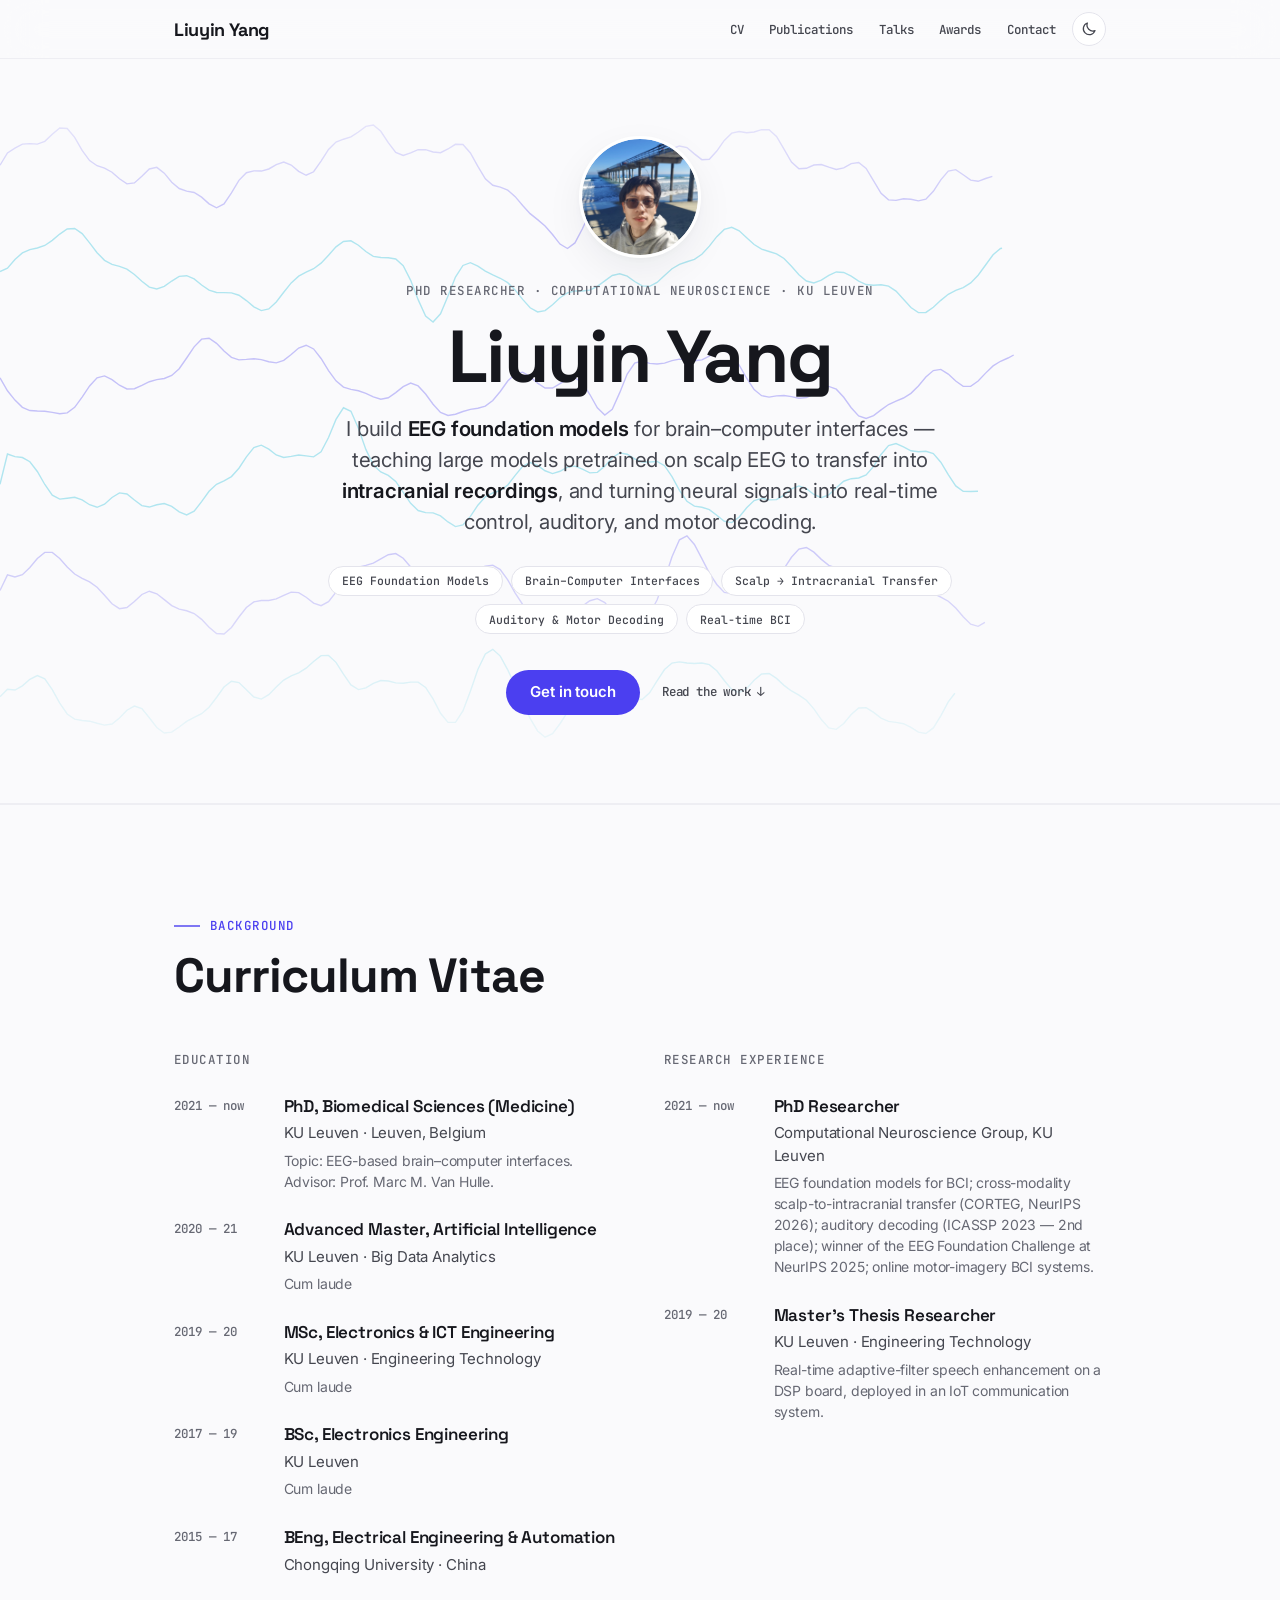
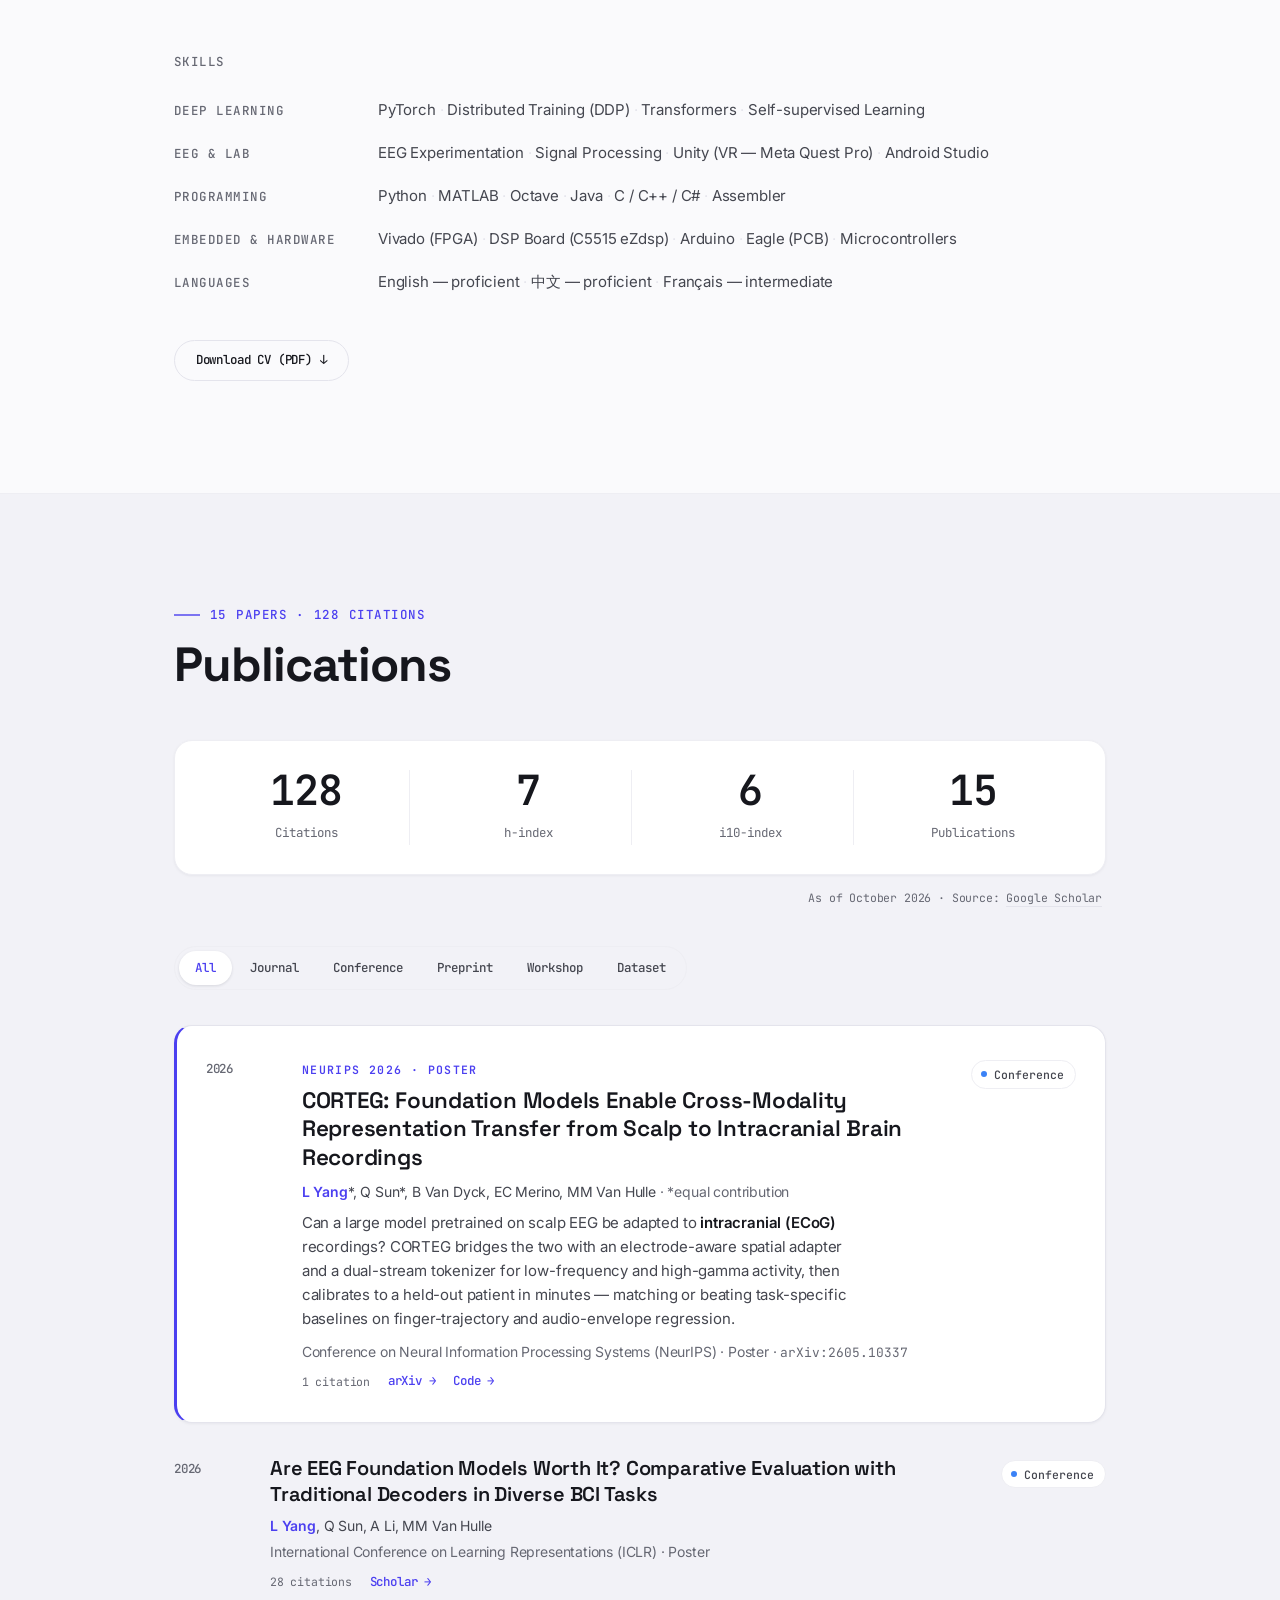
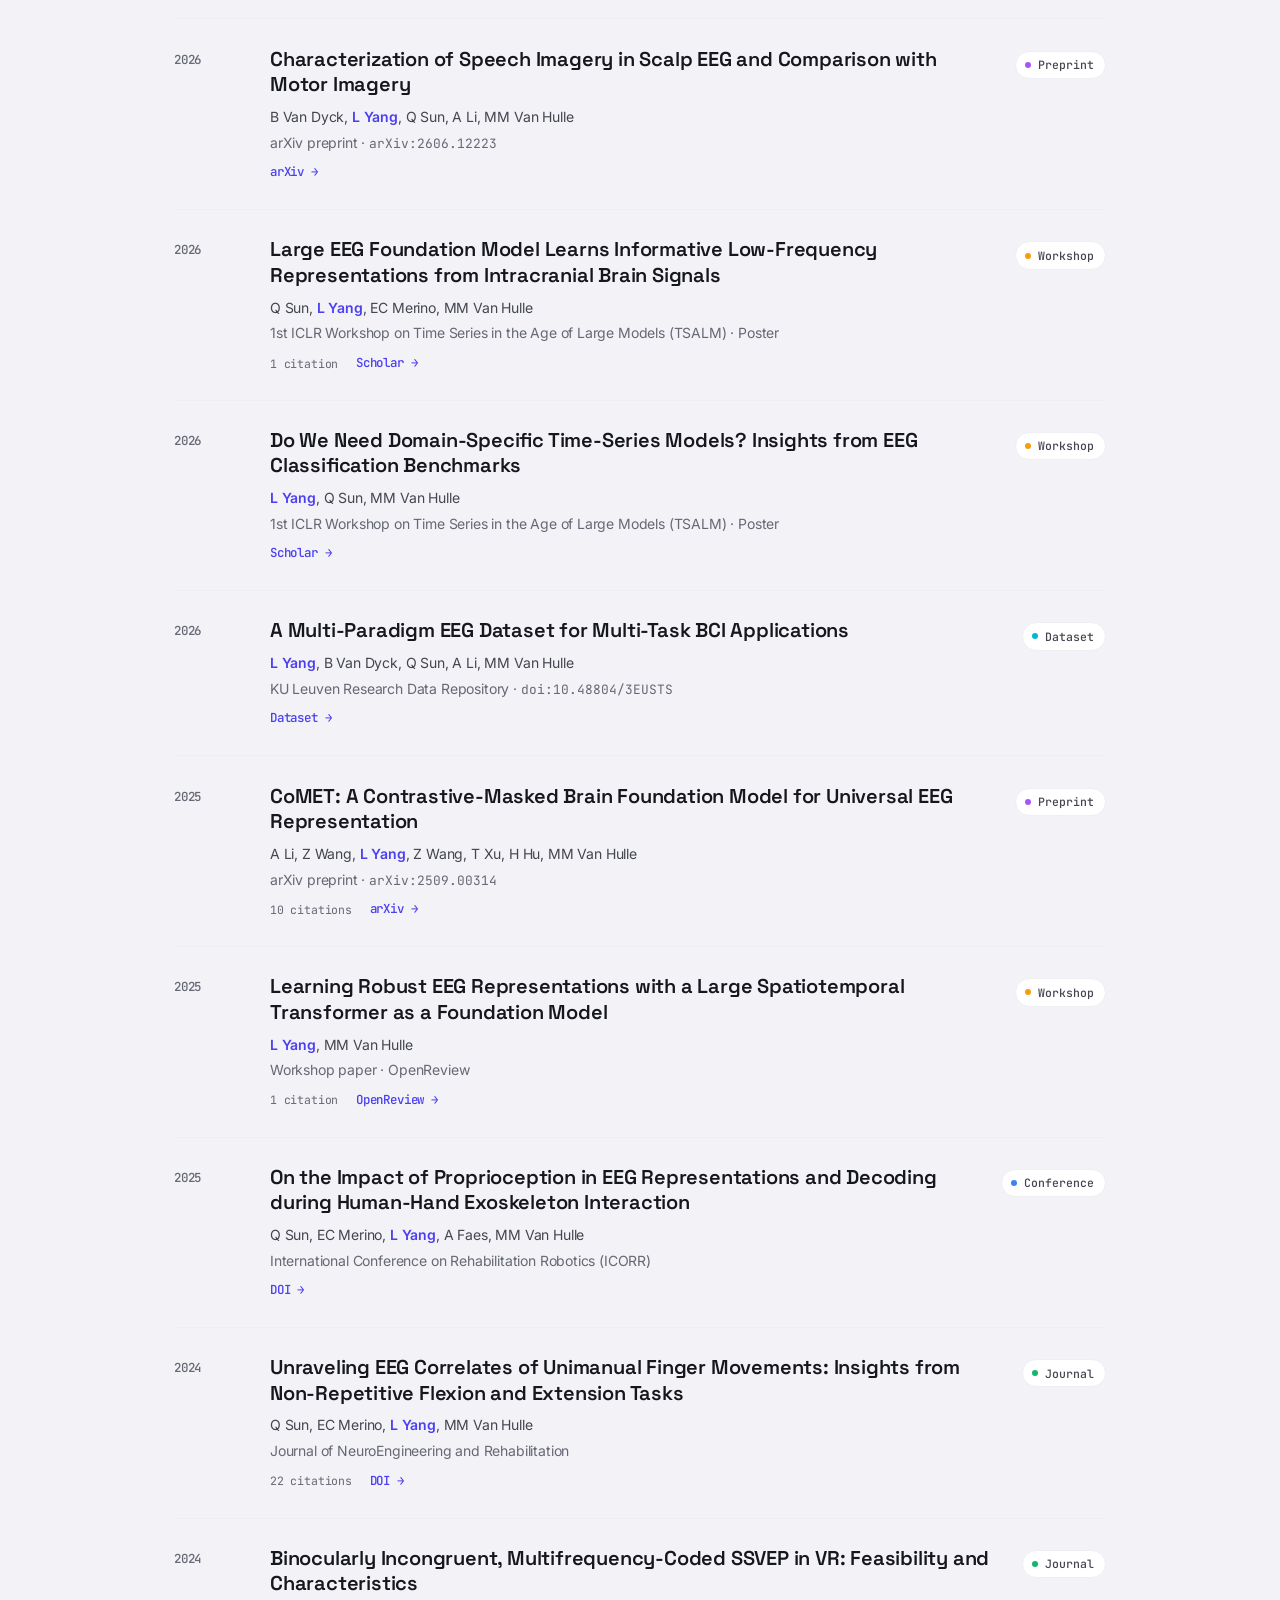
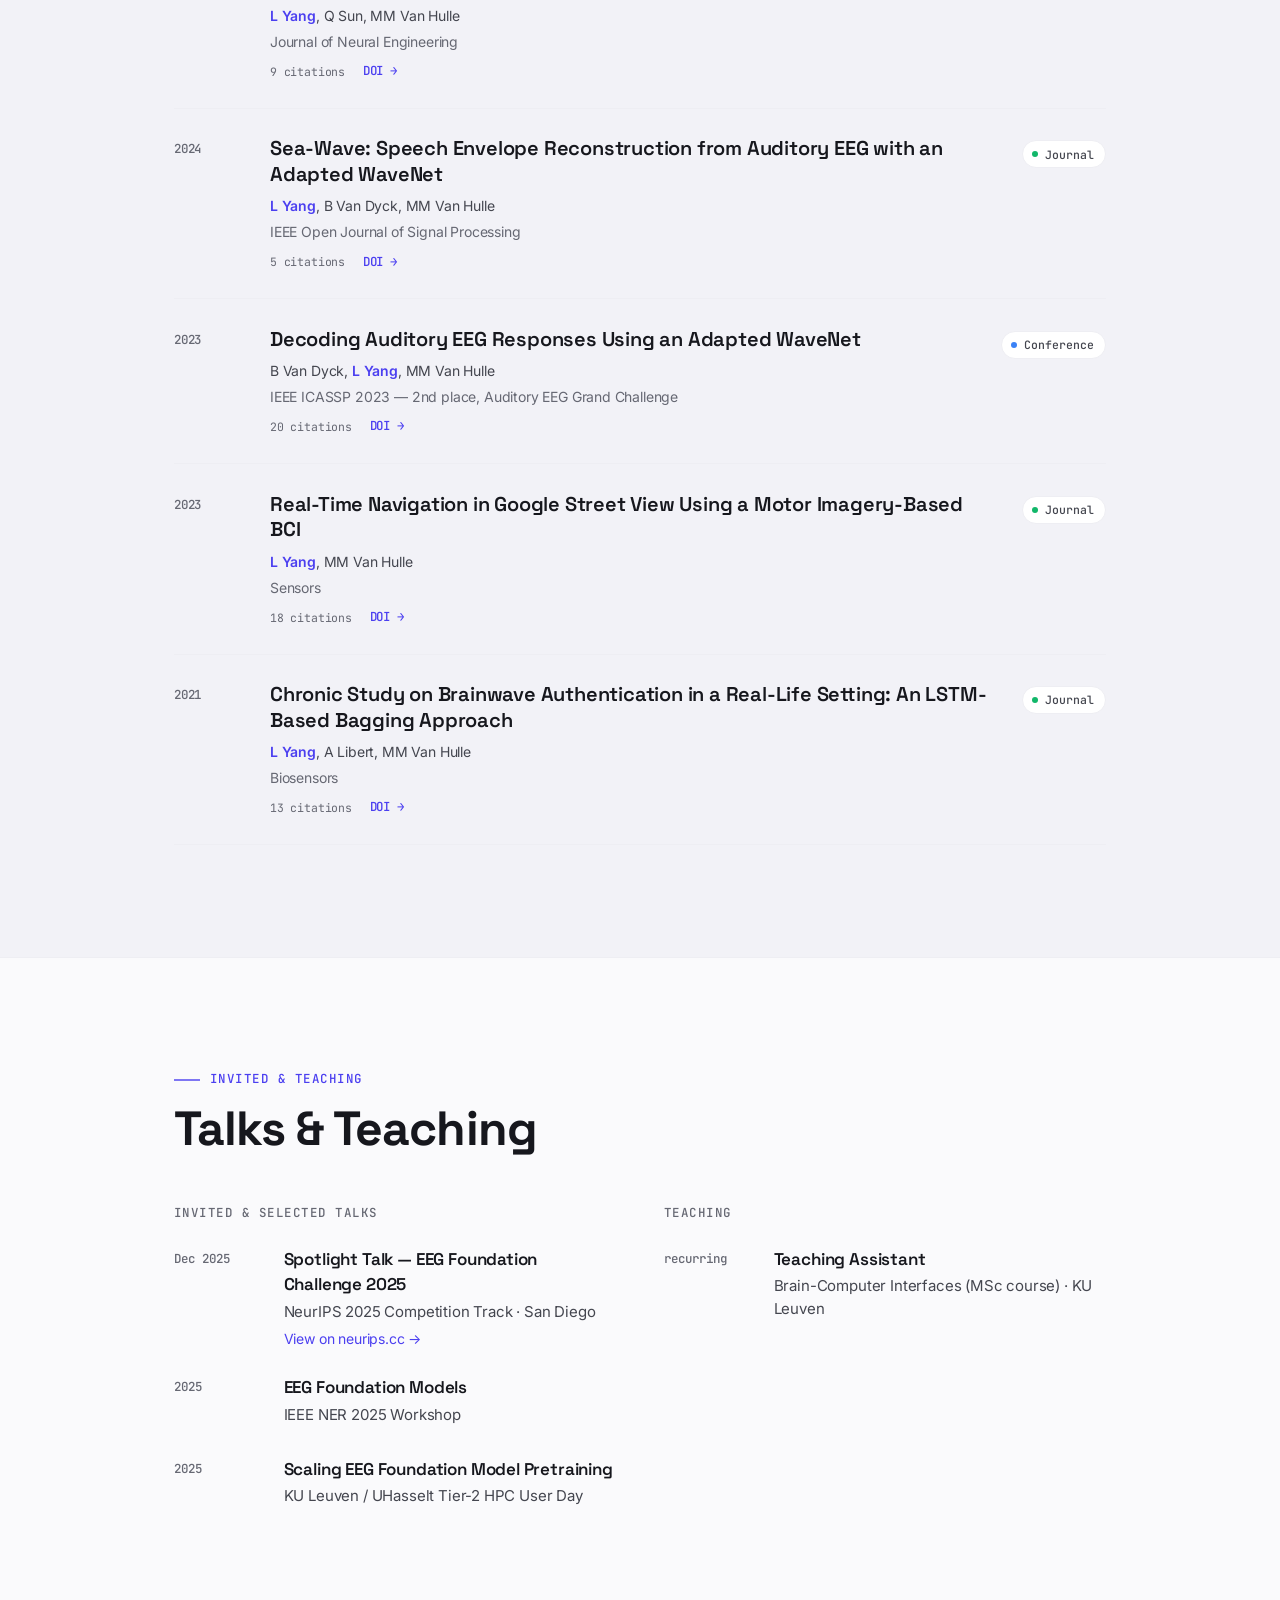
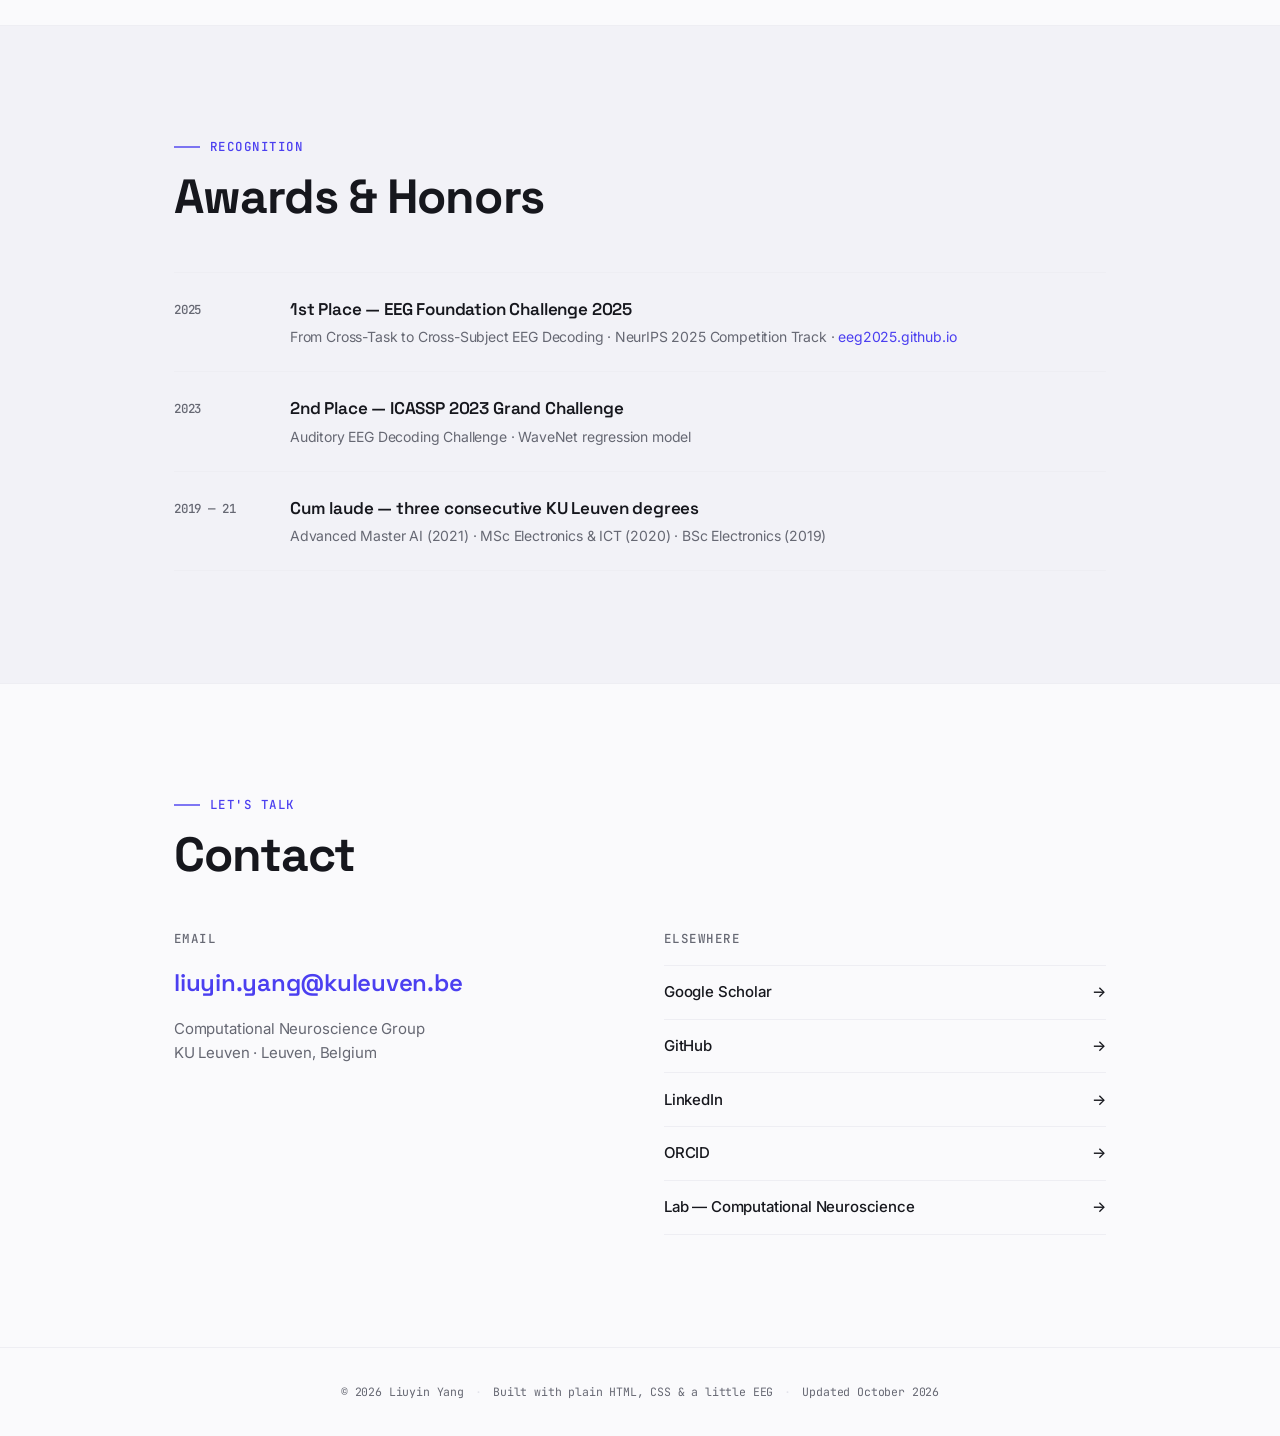
==== commit f0692c41: "feat: mark ICLR 2026 and TSALM workshop papers as posters Per the OpenReview listing: the ICLR 2026 " ====
--- a/index.html
+++ b/index.html
@@ -267,7 +267,7 @@
           <div class="item-body">
             <h3 class="item-title">Are EEG Foundation Models Worth It? Comparative Evaluation with Traditional Decoders in Diverse BCI Tasks</h3>
             <p class="item-authors"><strong>L Yang</strong>, Q Sun, A Li, MM Van Hulle</p>
-            <p class="item-venue">International Conference on Learning Representations (ICLR)</p>
+            <p class="item-venue">International Conference on Learning Representations (ICLR) · Poster</p>
             <div class="item-foot">
               <span class="item-cites">28 citations</span>
               <a href="https://scholar.google.com/scholar?q=Are+EEG+foundation+models+worth+it+comparative+evaluation+traditional+decoders+BCI" target="_blank" rel="noopener" class="item-link">Scholar <span aria-hidden="true">→</span></a>
@@ -298,7 +298,7 @@
           <div class="item-body">
             <h3 class="item-title">Large EEG Foundation Model Learns Informative Low-Frequency Representations from Intracranial Brain Signals</h3>
             <p class="item-authors">Q Sun, <strong>L Yang</strong>, EC Merino, MM Van Hulle</p>
-            <p class="item-venue">1st ICLR Workshop on Time Series in the Age of Large Models</p>
+            <p class="item-venue">1st ICLR Workshop on Time Series in the Age of Large Models (TSALM) · Poster</p>
             <div class="item-foot">
               <span class="item-cites">1 citation</span>
               <a href="https://scholar.google.com/scholar?q=Large+EEG+Foundation+Model+Learns+Informative+Low-Frequency+Intracranial+Brain" target="_blank" rel="noopener" class="item-link">Scholar <span aria-hidden="true">→</span></a>
@@ -314,7 +314,7 @@
           <div class="item-body">
             <h3 class="item-title">Do We Need Domain-Specific Time-Series Models? Insights from EEG Classification Benchmarks</h3>
             <p class="item-authors"><strong>L Yang</strong>, Q Sun, MM Van Hulle</p>
-            <p class="item-venue">1st ICLR Workshop on Time Series in the Age of Large Models</p>
+            <p class="item-venue">1st ICLR Workshop on Time Series in the Age of Large Models (TSALM) · Poster</p>
             <div class="item-foot">
               <a href="https://scholar.google.com/scholar?q=Do+We+Need+Domain-Specific+Time-Series+Models+EEG+Classification+Benchmarks" target="_blank" rel="noopener" class="item-link">Scholar <span aria-hidden="true">→</span></a>
             </div>
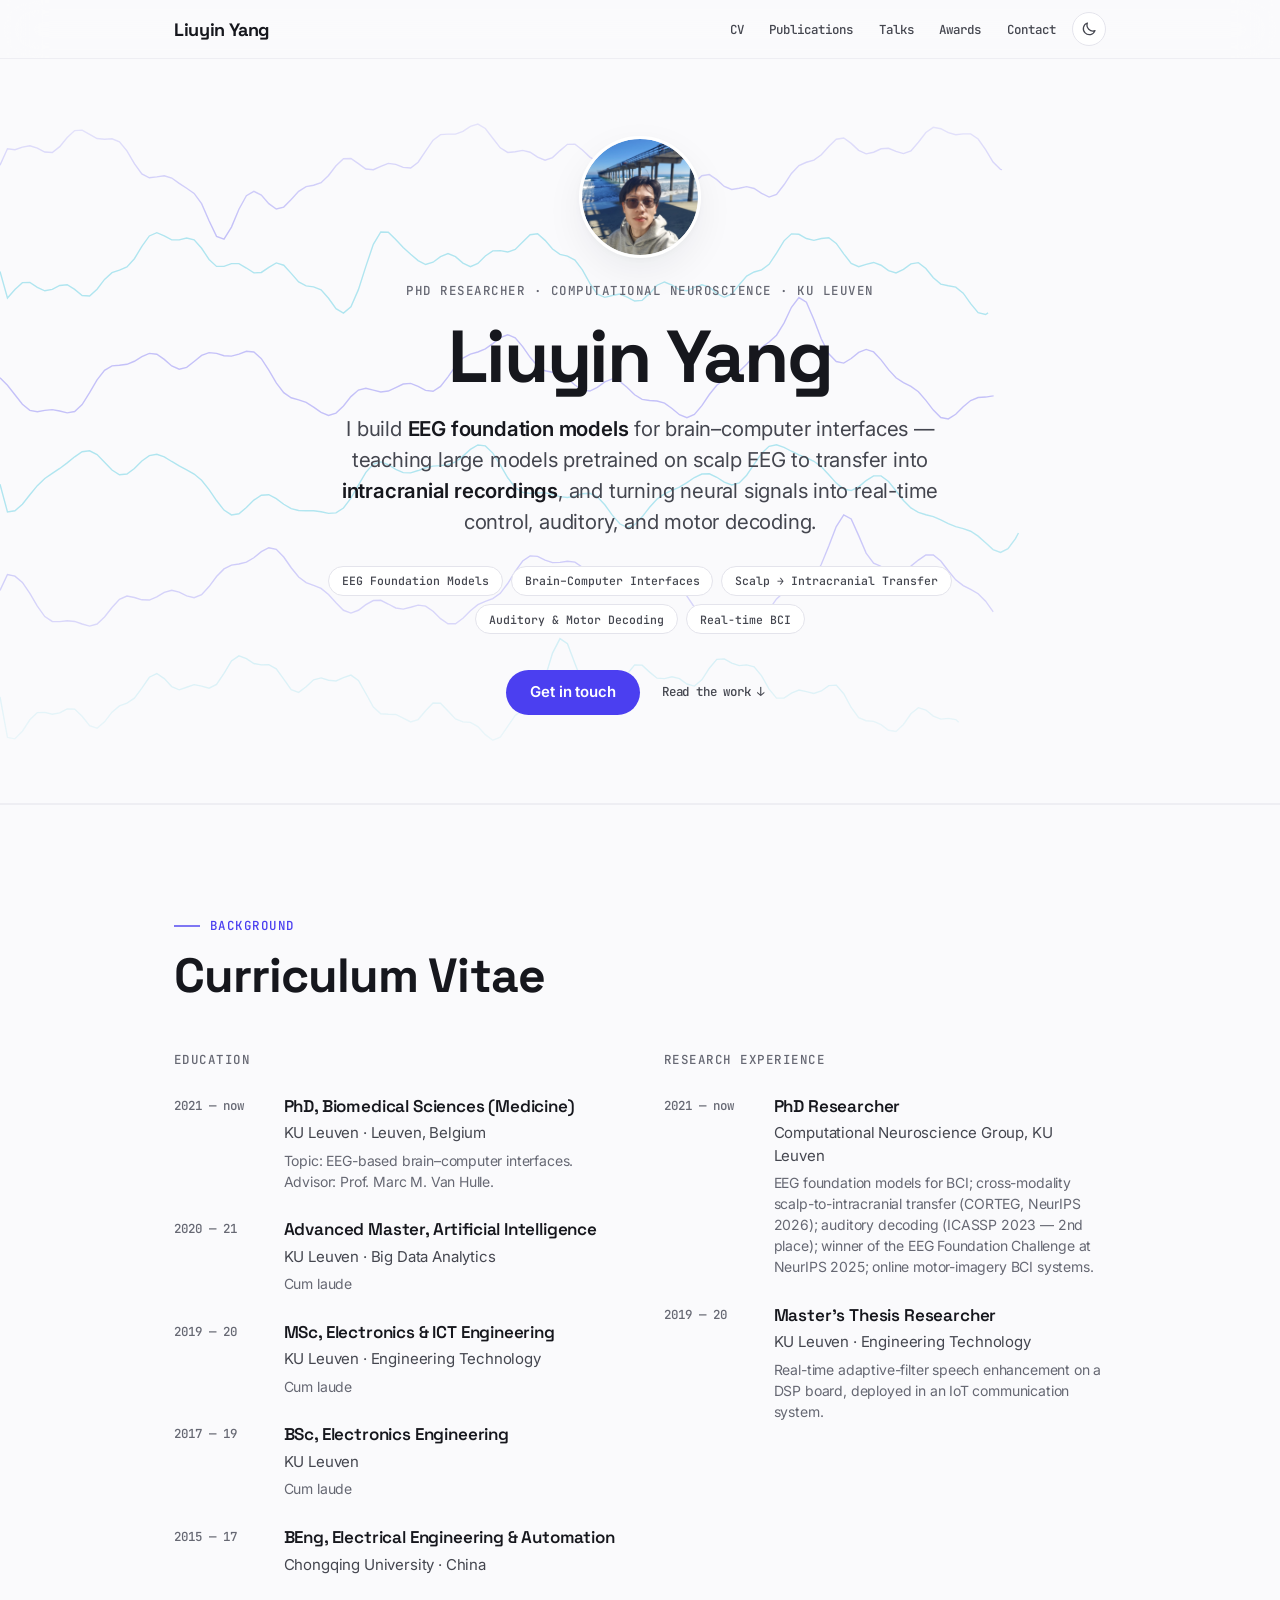
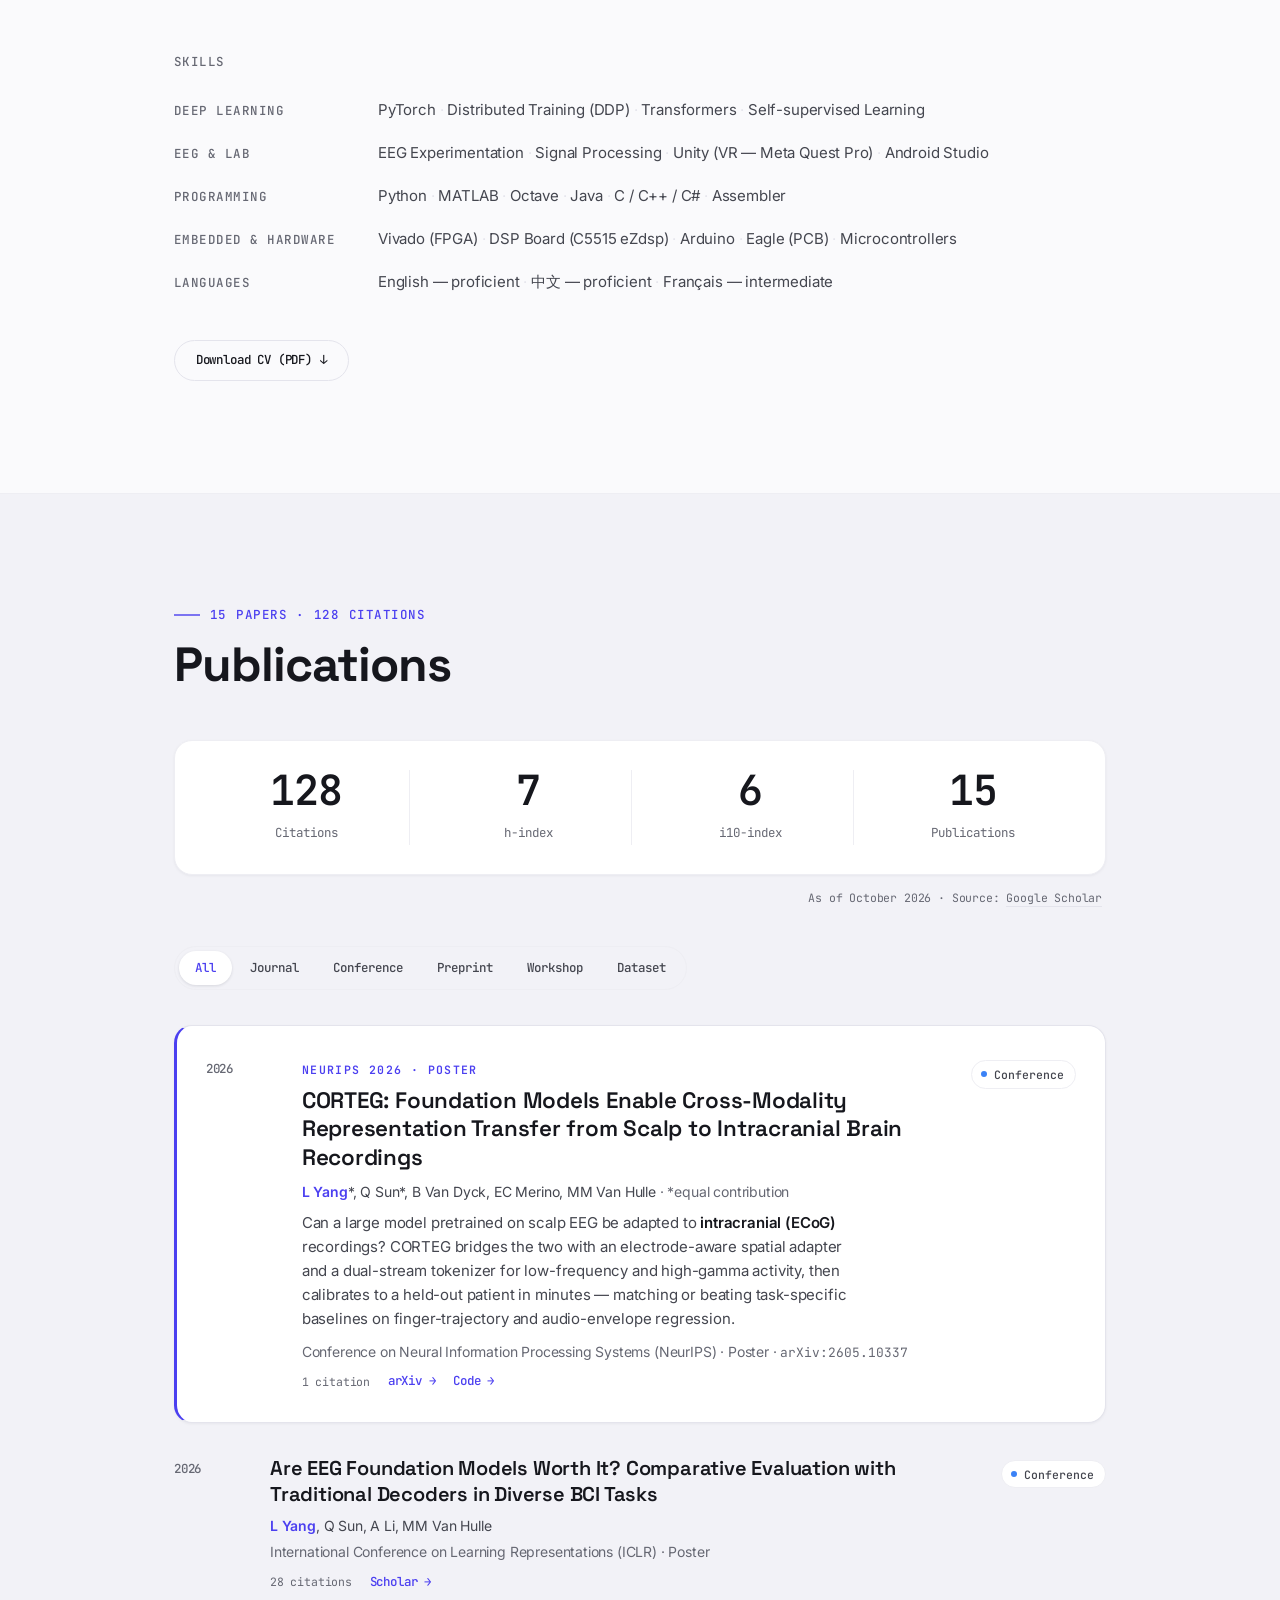
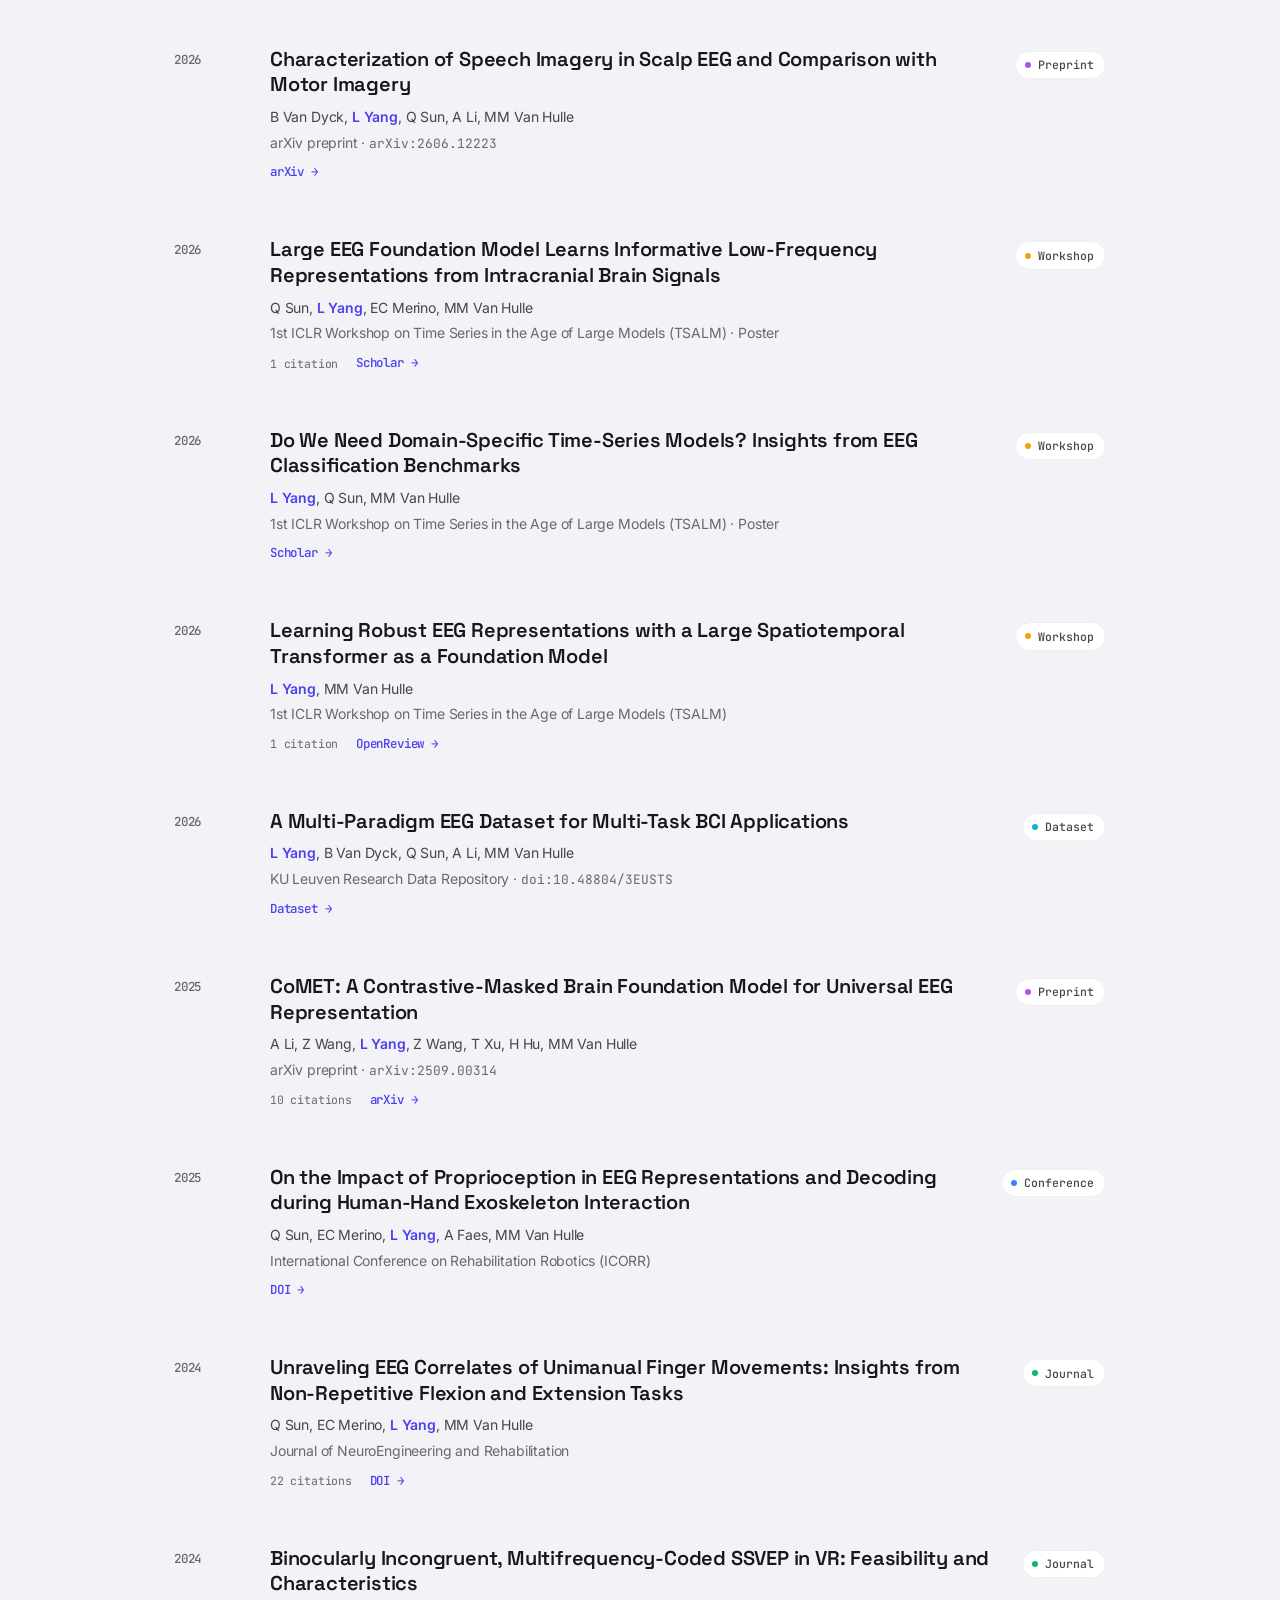
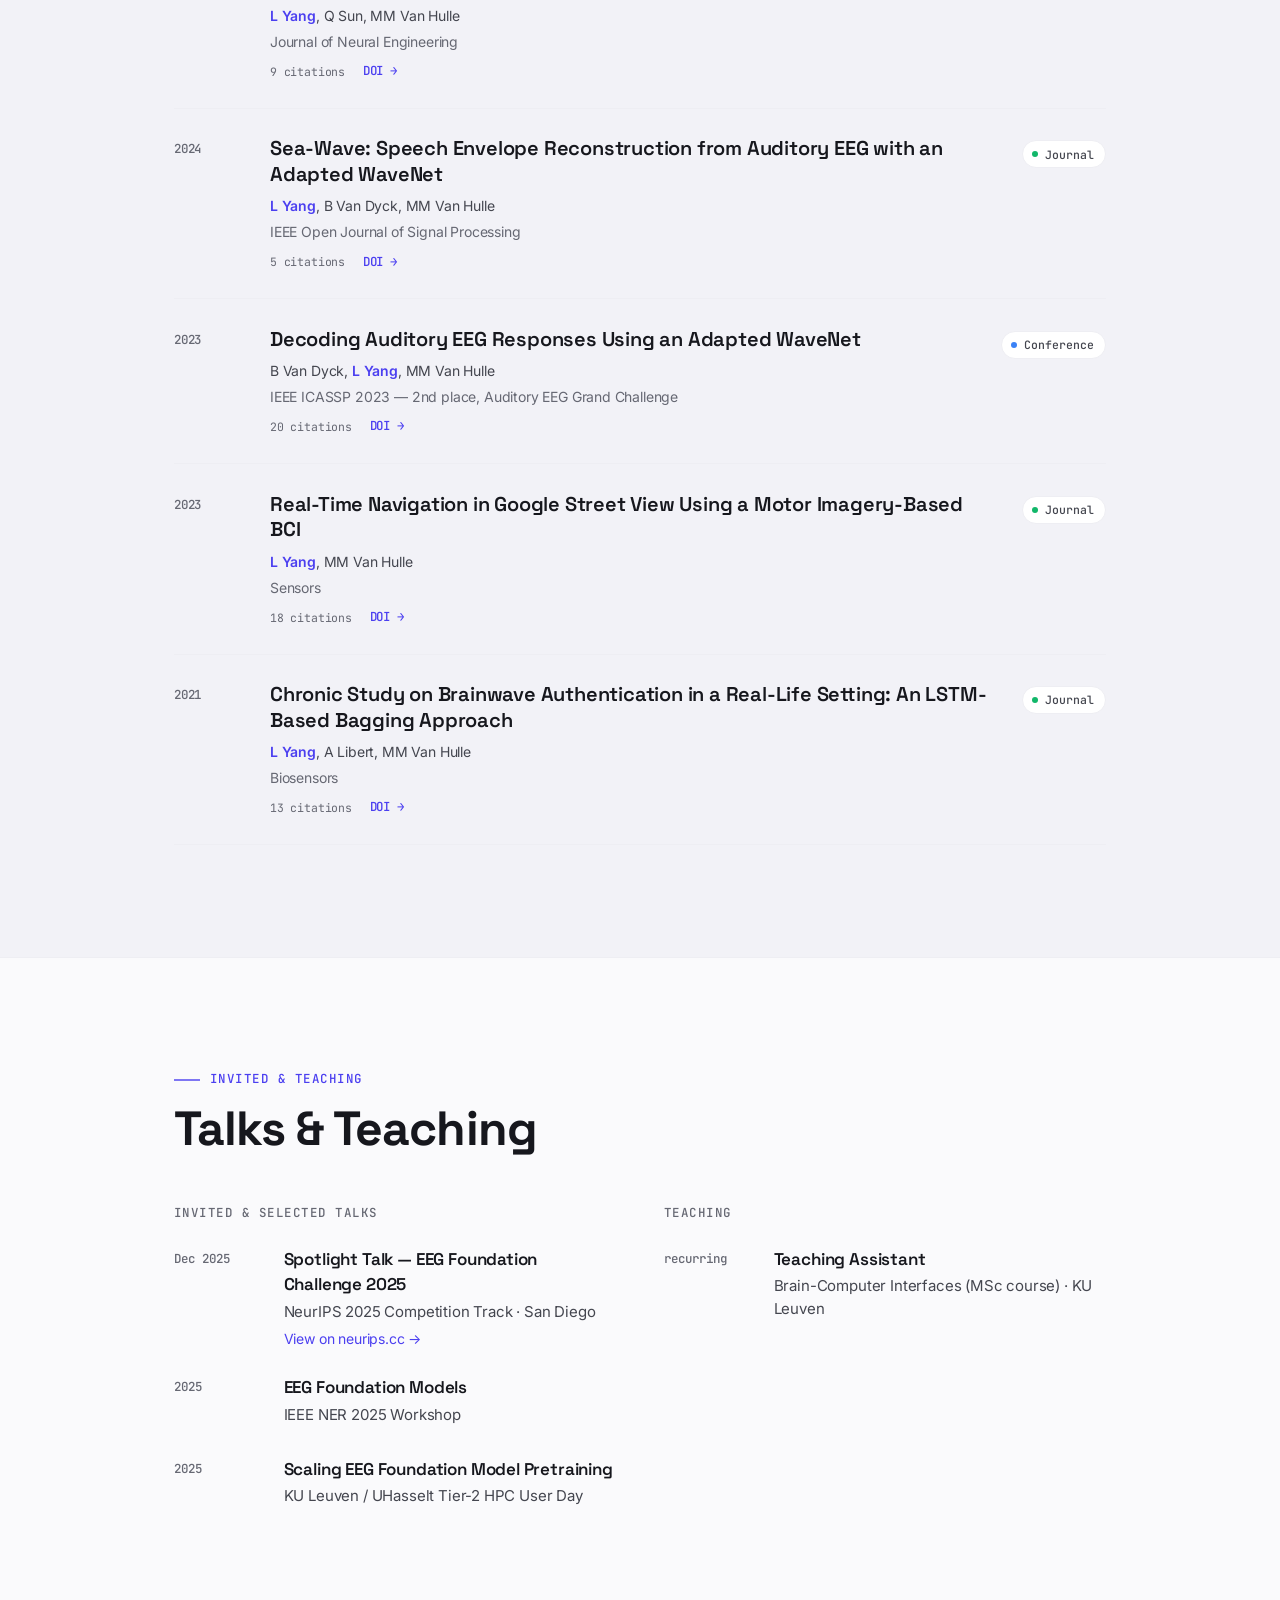
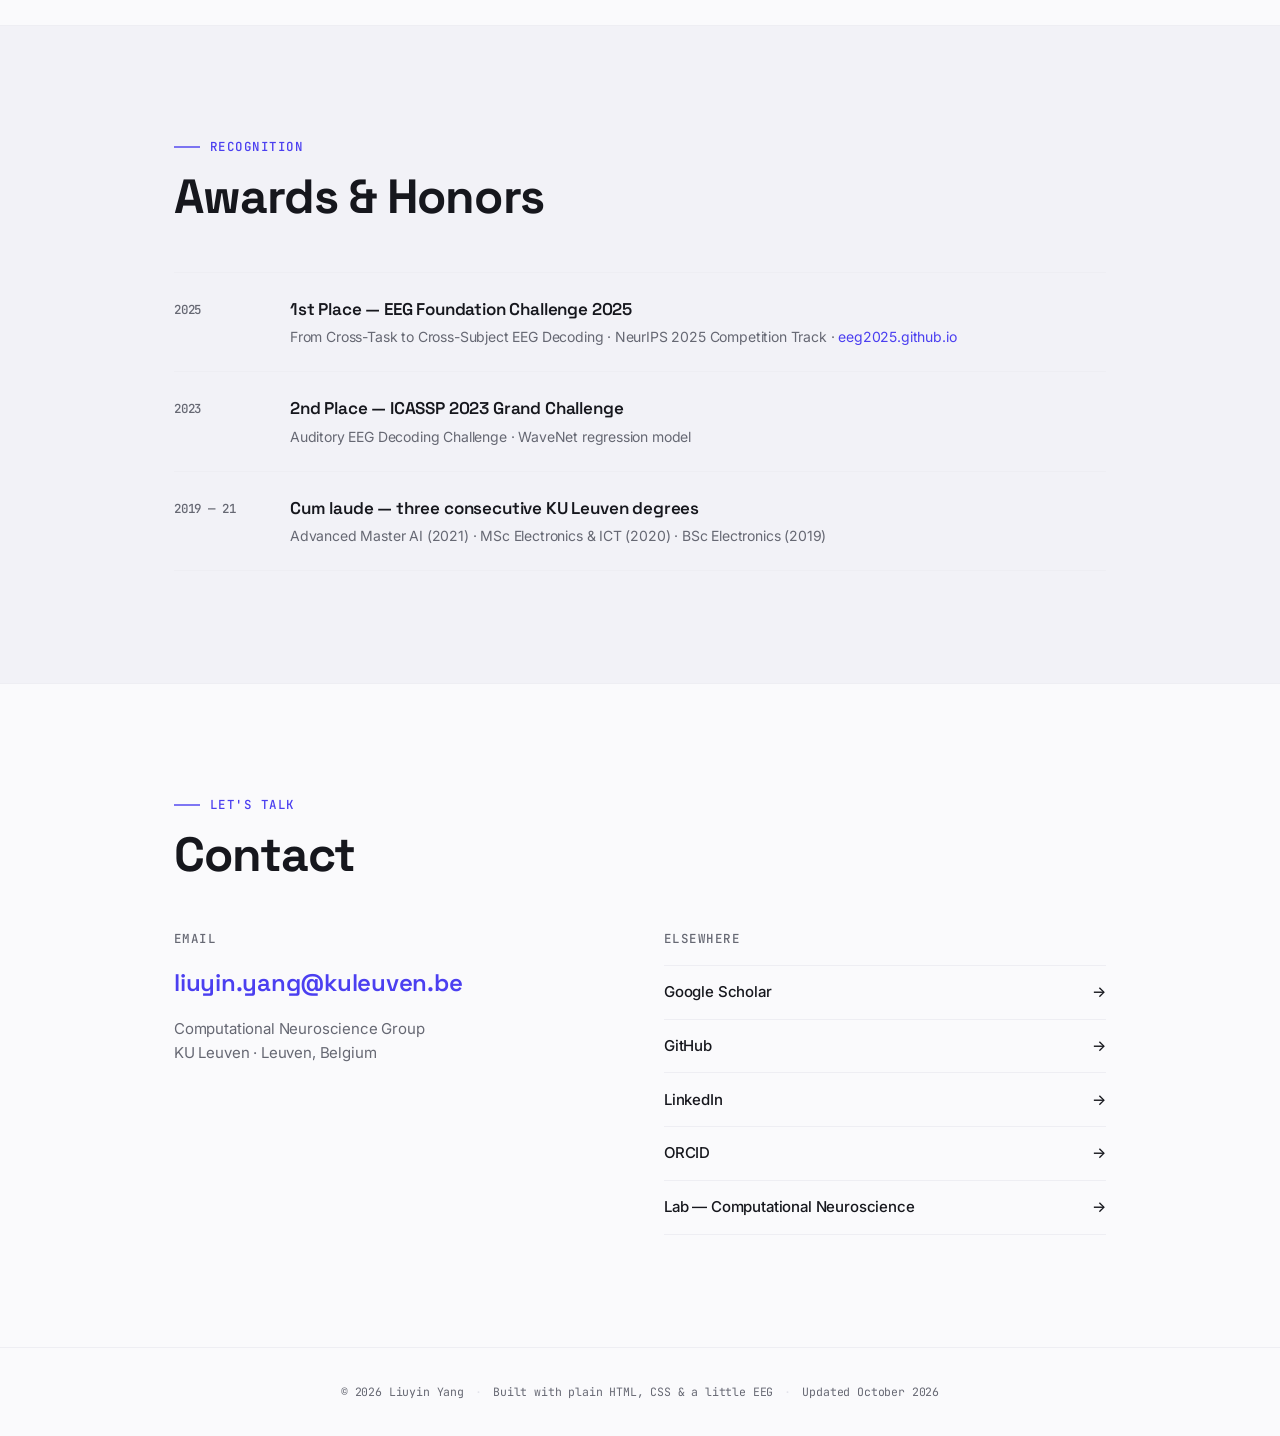
==== commit 3753a0dd: "fix: "Learning Robust EEG Representations" is an ICLR 2026 TSALM paper Name the venue (1st ICLR Work" ====
--- a/index.html
+++ b/index.html
@@ -324,6 +324,22 @@
           </div>
         </li>
 
+        <li class="item" data-type="workshop" data-scholar-id="ufrVoPGSRksC">
+          <div class="item-year">2026</div>
+          <div class="item-body">
+            <h3 class="item-title">Learning Robust EEG Representations with a Large Spatiotemporal Transformer as a Foundation Model</h3>
+            <p class="item-authors"><strong>L Yang</strong>, MM Van Hulle</p>
+            <p class="item-venue">1st ICLR Workshop on Time Series in the Age of Large Models (TSALM)</p>
+            <div class="item-foot">
+              <span class="item-cites">1 citation</span>
+              <a href="https://openreview.net/forum?id=V5Zn0VVvBE" target="_blank" rel="noopener" class="item-link">OpenReview <span aria-hidden="true">→</span></a>
+            </div>
+          </div>
+          <div class="item-meta-right">
+            <span class="item-tag" data-kind="workshop">Workshop</span>
+          </div>
+        </li>
+
         <li class="item" data-type="dataset" data-scholar-id="WF5omc3nYNoC">
           <div class="item-year">2026</div>
           <div class="item-body">
@@ -352,22 +368,6 @@
           </div>
           <div class="item-meta-right">
             <span class="item-tag" data-kind="preprint">Preprint</span>
-          </div>
-        </li>
-
-        <li class="item" data-type="workshop" data-scholar-id="ufrVoPGSRksC">
-          <div class="item-year">2025</div>
-          <div class="item-body">
-            <h3 class="item-title">Learning Robust EEG Representations with a Large Spatiotemporal Transformer as a Foundation Model</h3>
-            <p class="item-authors"><strong>L Yang</strong>, MM Van Hulle</p>
-            <p class="item-venue">Workshop paper · OpenReview</p>
-            <div class="item-foot">
-              <span class="item-cites">1 citation</span>
-              <a href="https://openreview.net/forum?id=V5Zn0VVvBE" target="_blank" rel="noopener" class="item-link">OpenReview <span aria-hidden="true">→</span></a>
-            </div>
-          </div>
-          <div class="item-meta-right">
-            <span class="item-tag" data-kind="workshop">Workshop</span>
           </div>
         </li>
 
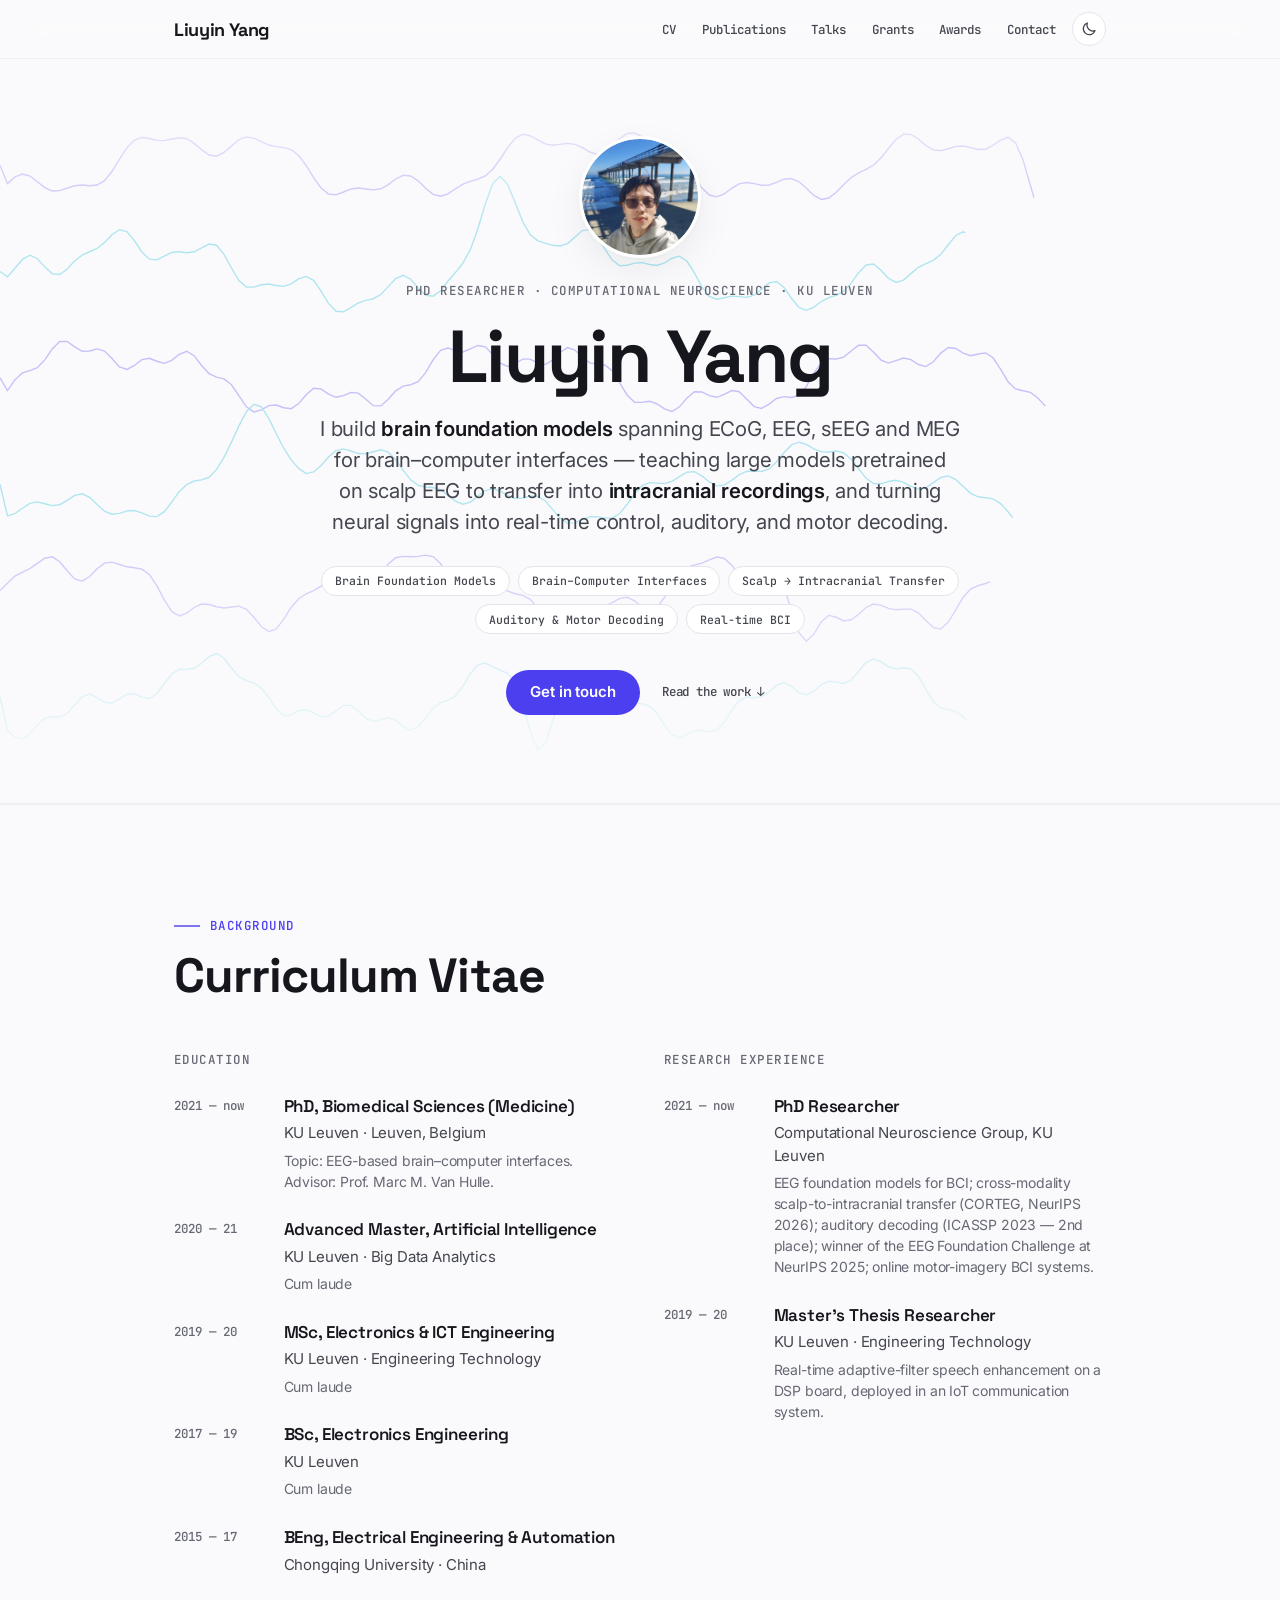
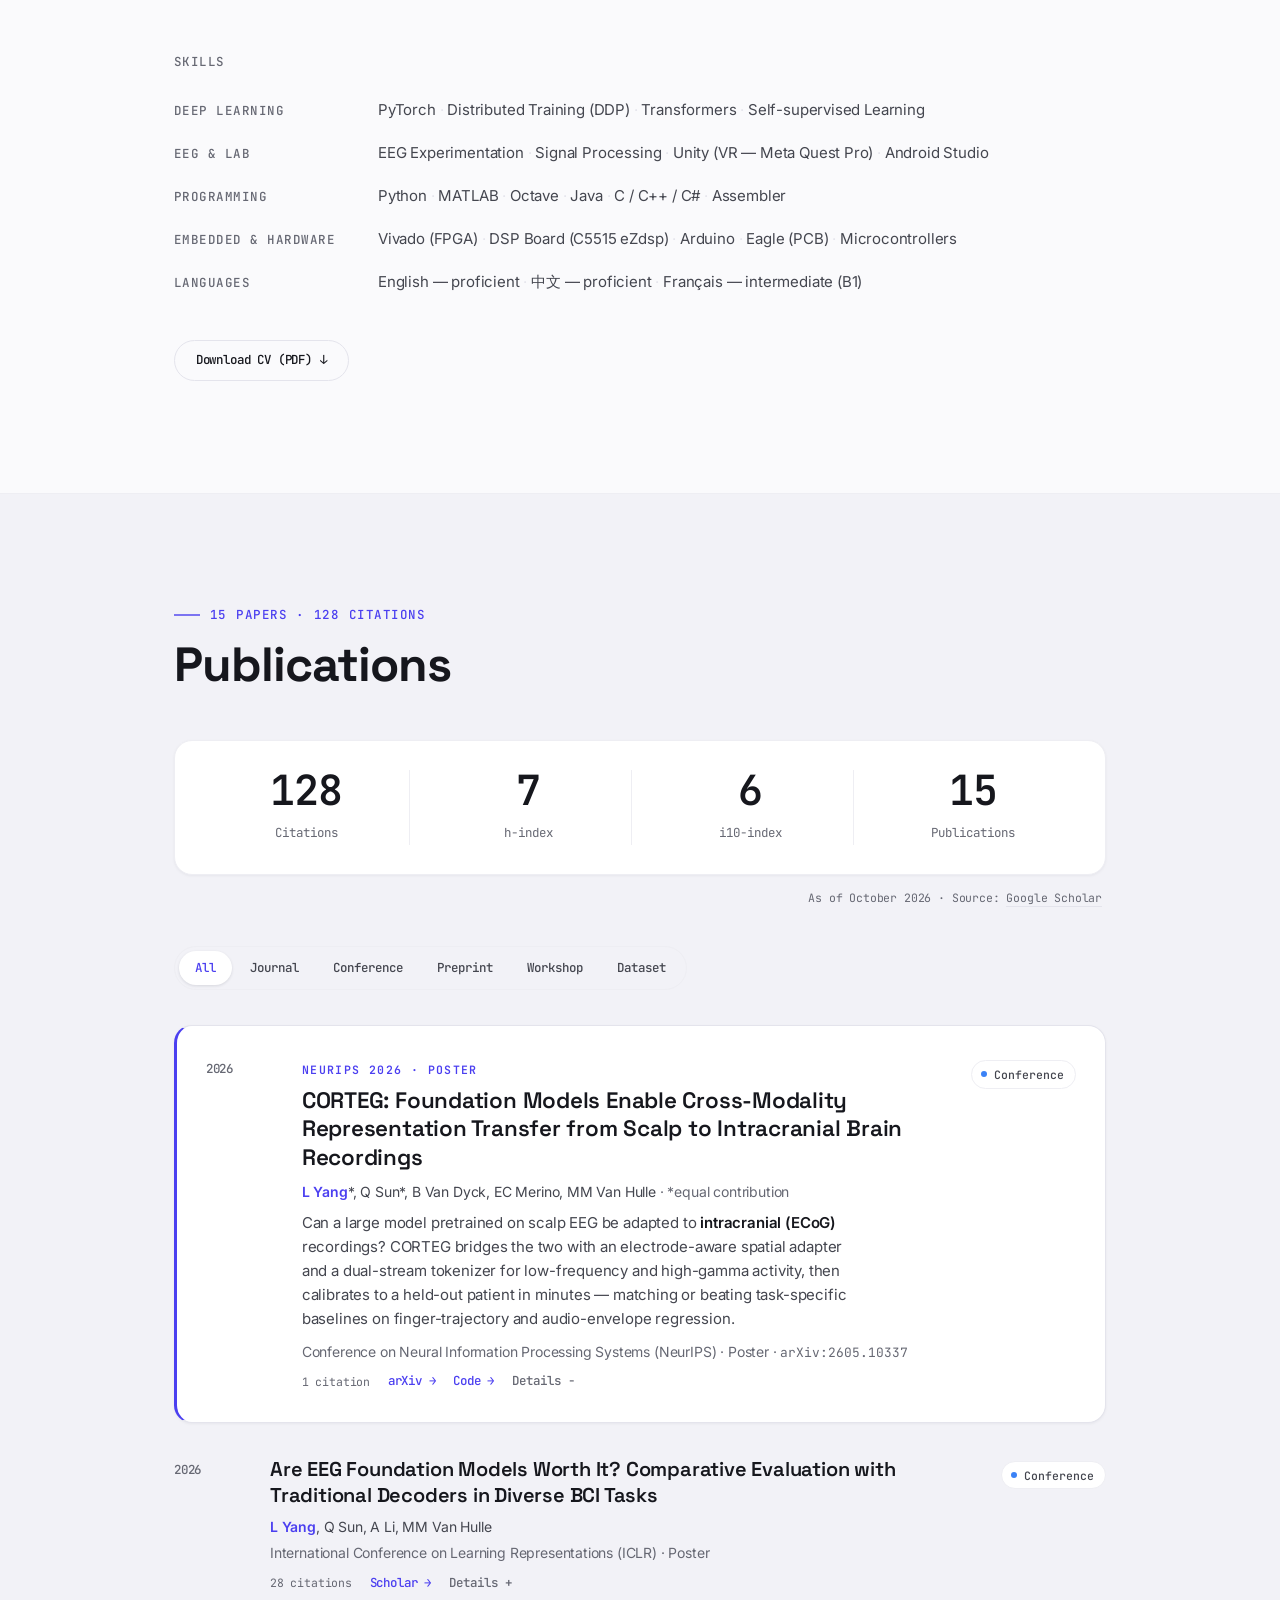
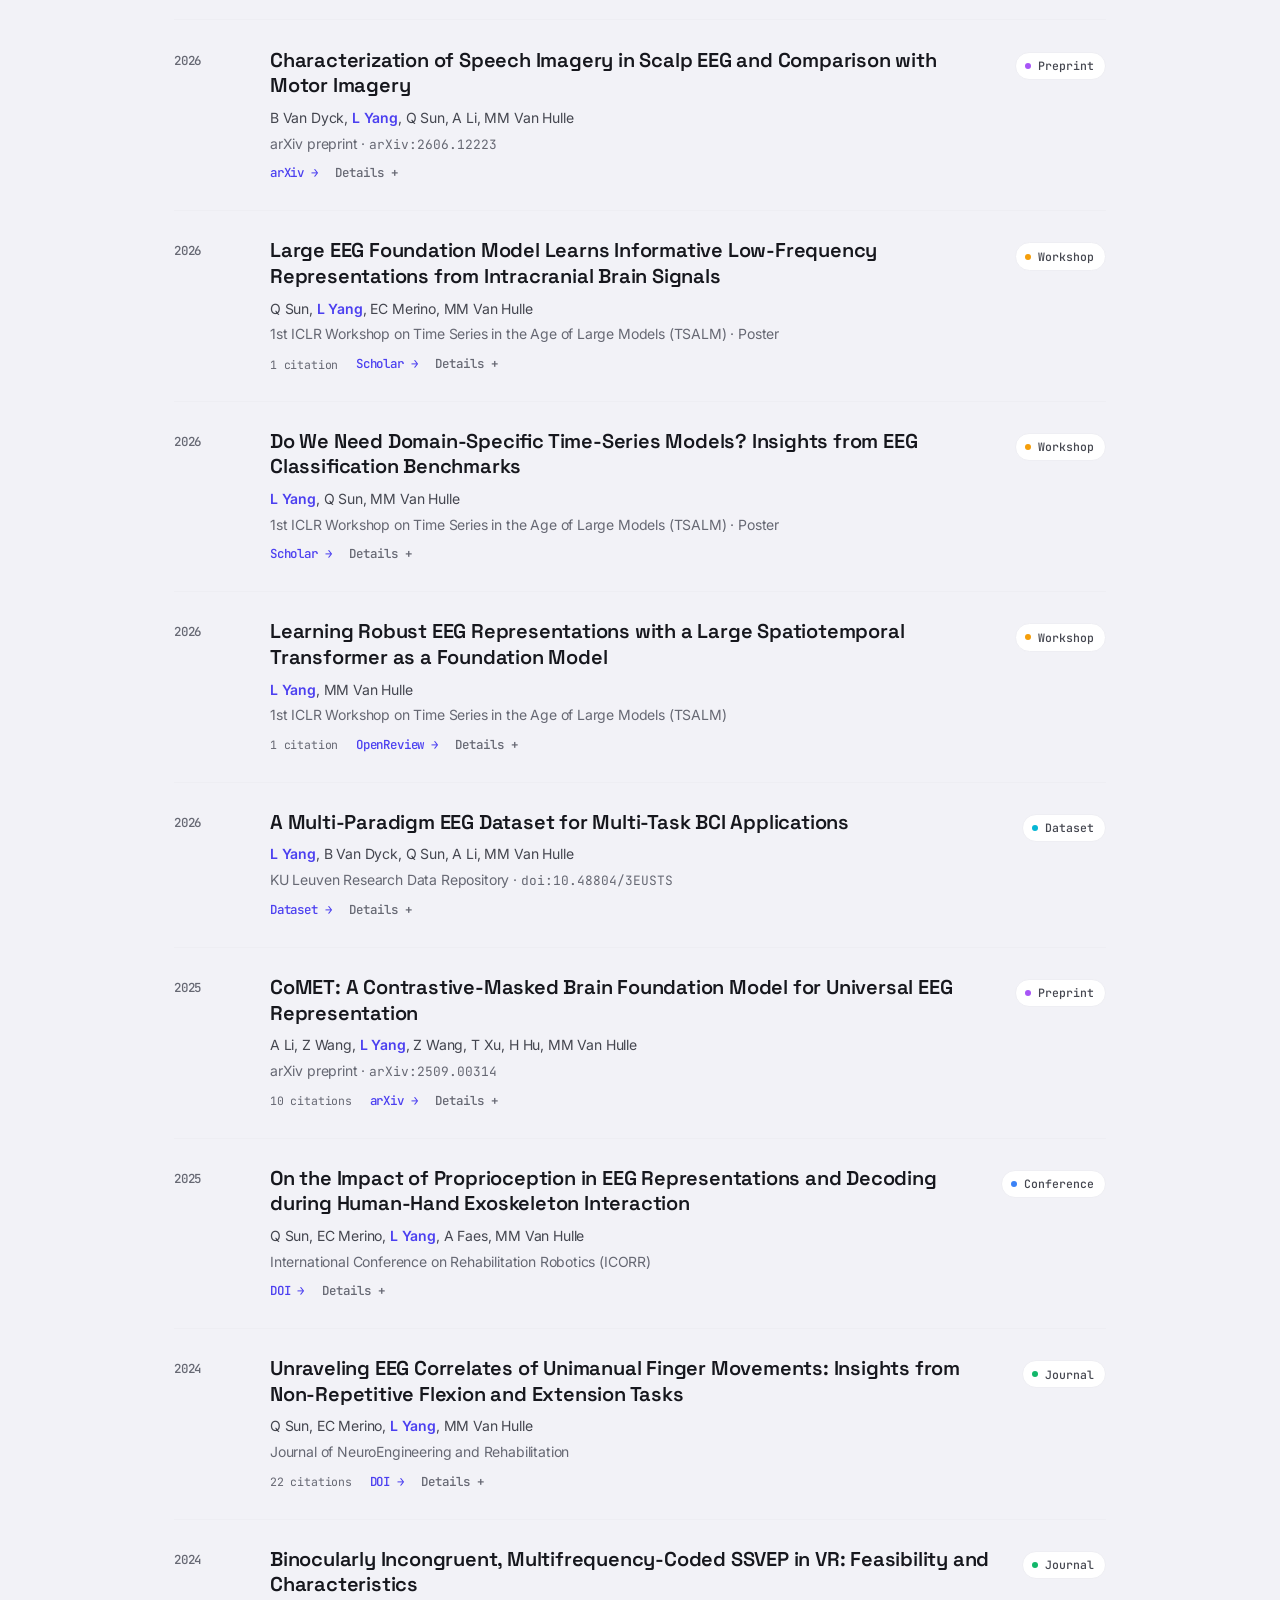
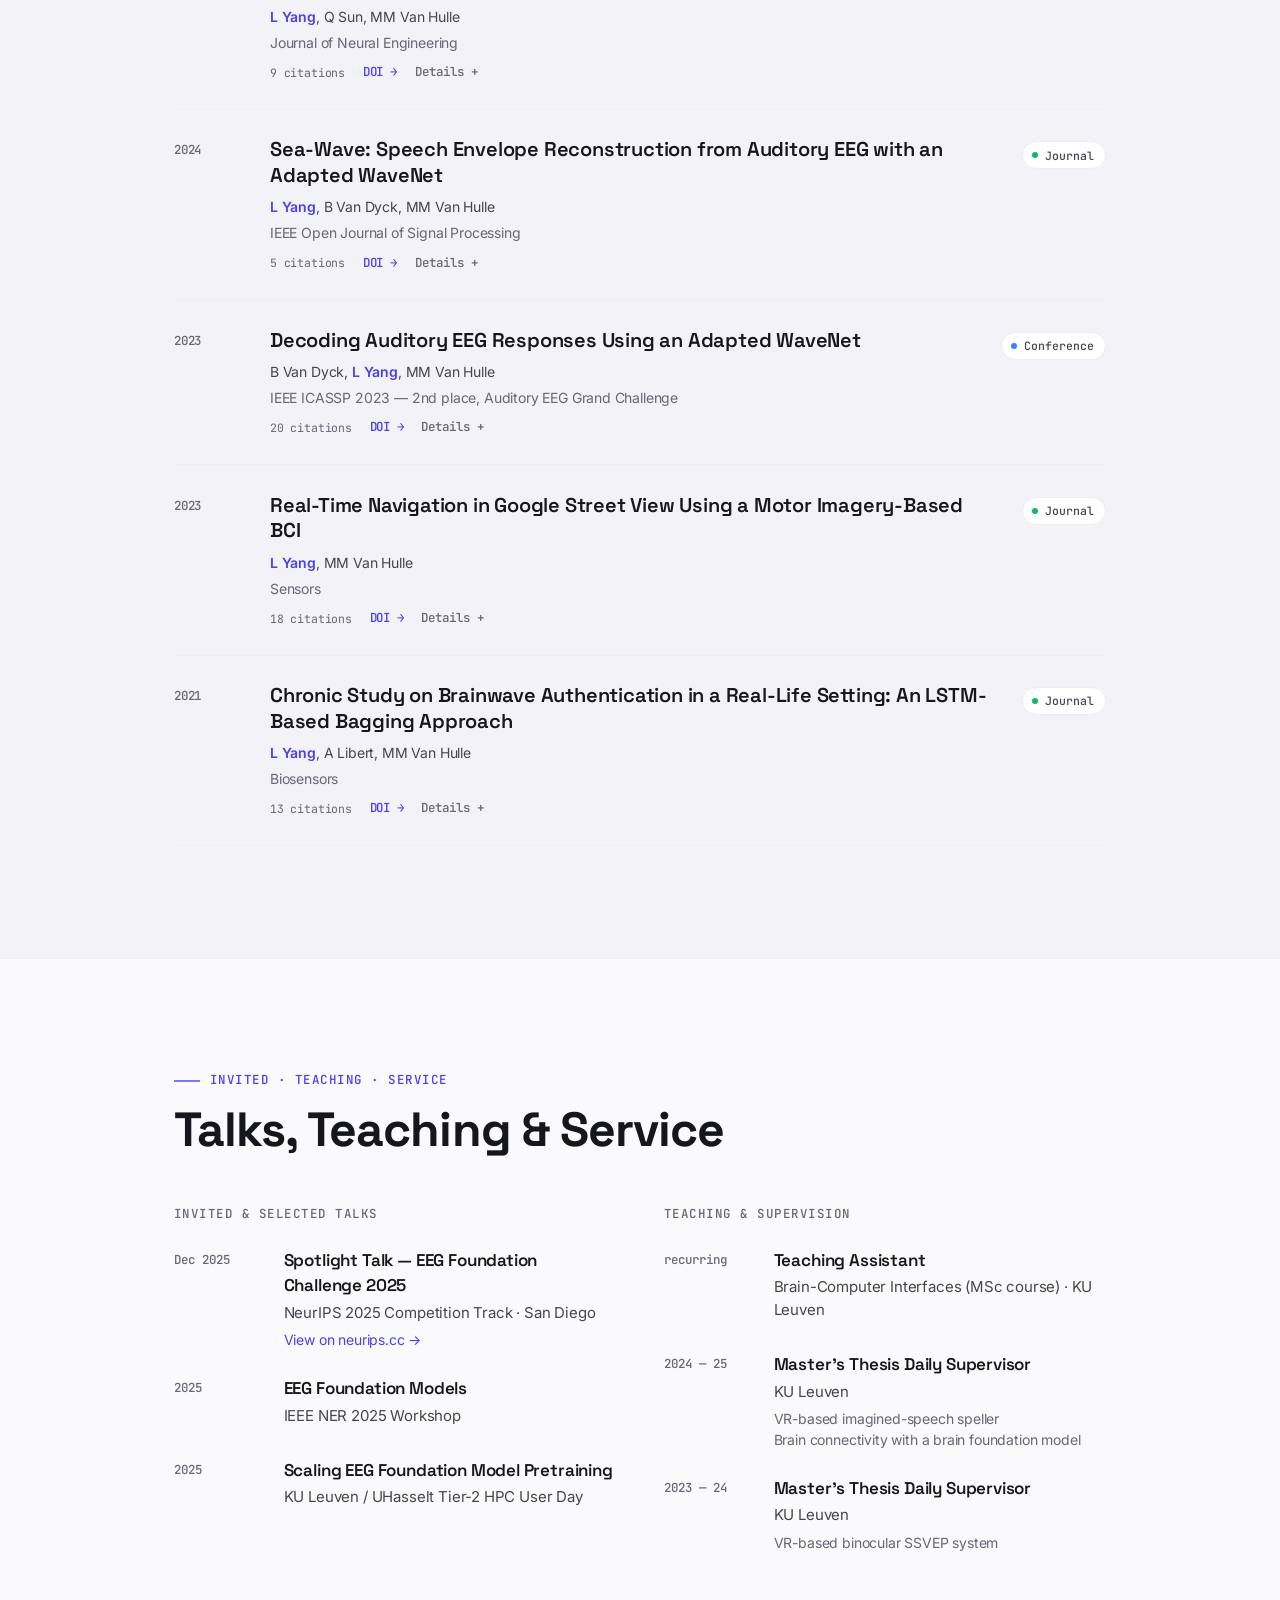
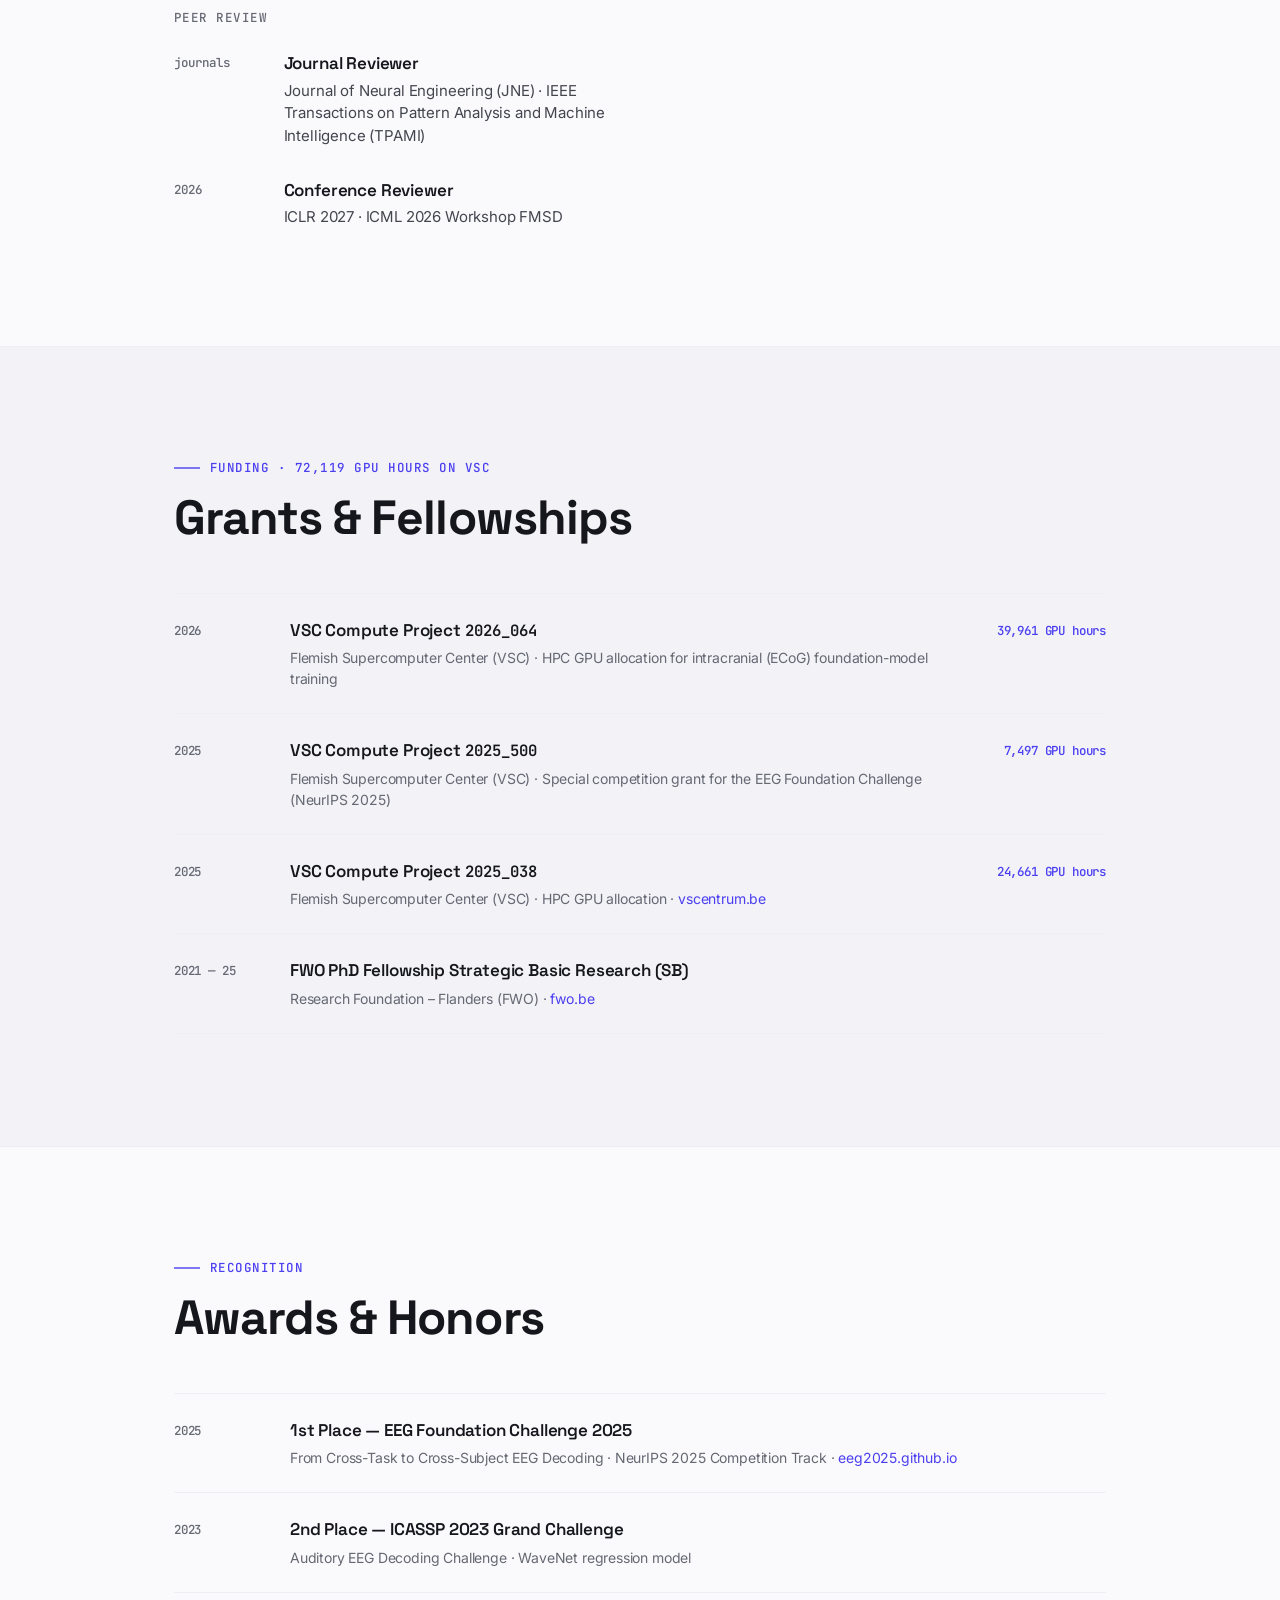
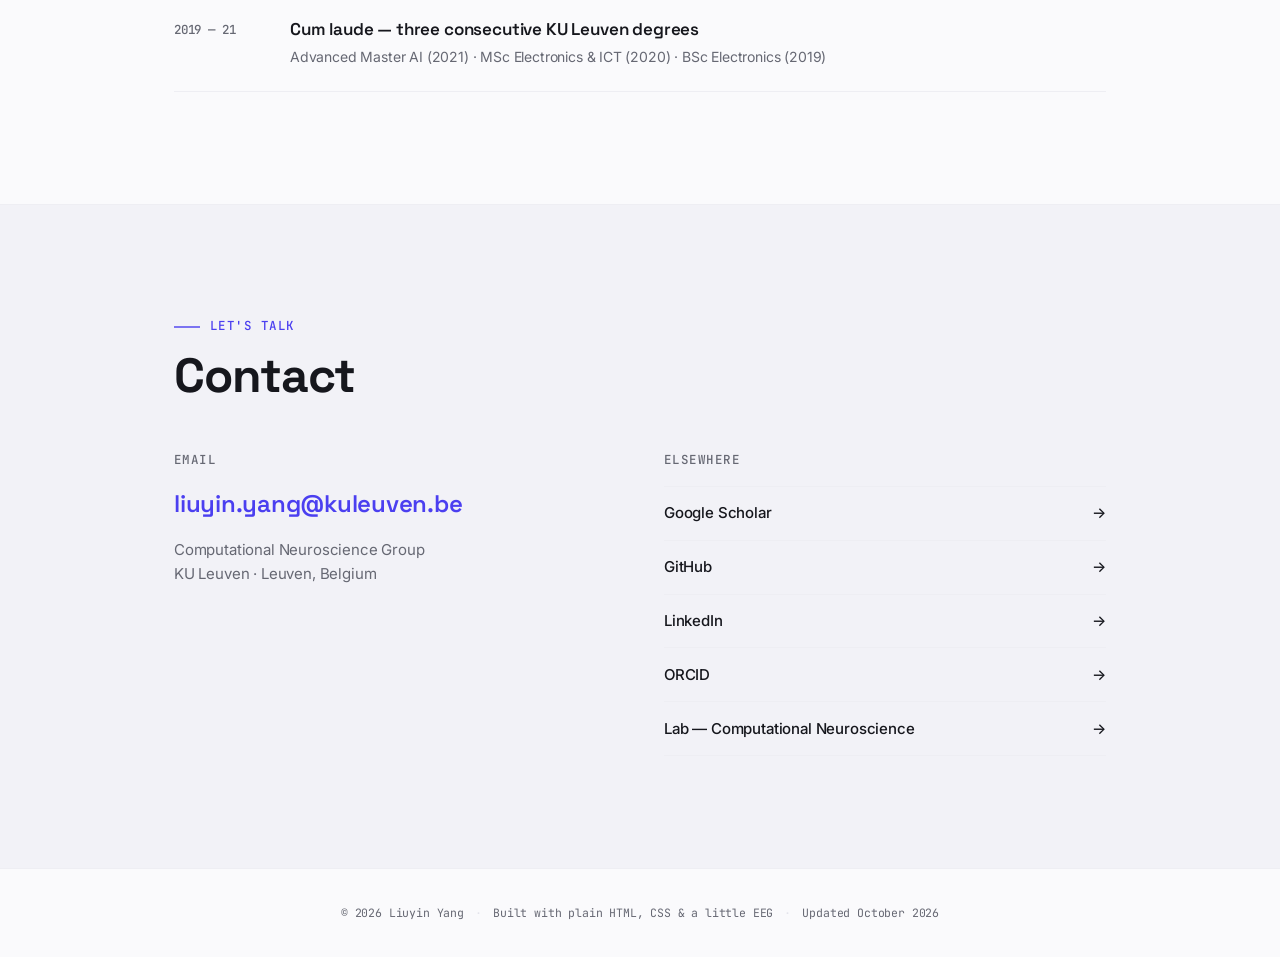
==== commit f2f38507: "feat: grants section, expandable publications, service, dark-mode glow - Add a Grants & Fellowships " ====
--- a/index.html
+++ b/index.html
@@ -3,8 +3,8 @@
 <head>
   <meta charset="UTF-8" />
   <meta name="viewport" content="width=device-width, initial-scale=1.0" />
-  <title>Liuyin Yang — EEG Foundation Models &amp; Brain–Computer Interfaces, KU Leuven</title>
-  <meta name="description" content="PhD researcher building EEG foundation models for brain–computer interfaces at the Computational Neuroscience Group, KU Leuven — cross-modality transfer from scalp EEG to intracranial recordings, auditory and motor decoding, and real-time BCI systems." />
+  <title>Liuyin Yang — Brain Foundation Models &amp; Brain–Computer Interfaces, KU Leuven</title>
+  <meta name="description" content="PhD researcher building brain foundation models (ECoG, EEG, sEEG, MEG) for brain–computer interfaces at the Computational Neuroscience Group, KU Leuven — cross-modality transfer from scalp EEG to intracranial recordings, auditory and motor decoding, and real-time BCI systems." />
   <meta name="author" content="Liuyin Yang" />
 
   <!-- theme-color adapts to light / dark -->
@@ -15,11 +15,11 @@
   <meta property="og:type" content="profile" />
   <meta property="og:url" content="https://liuyinyang1101.github.io/" />
   <meta property="og:title" content="Liuyin Yang — PhD Researcher, KU Leuven" />
-  <meta property="og:description" content="EEG foundation models, cross-modality scalp-to-intracranial transfer, and real-time brain–computer interfaces." />
+  <meta property="og:description" content="Brain foundation models across ECoG, EEG, sEEG and MEG, cross-modality scalp-to-intracranial transfer, and real-time brain–computer interfaces." />
   <meta property="og:image" content="https://liuyinyang1101.github.io/assets/profile-web.jpg" />
   <meta name="twitter:card" content="summary" />
   <meta name="twitter:title" content="Liuyin Yang — PhD Researcher, KU Leuven" />
-  <meta name="twitter:description" content="EEG foundation models, cross-modality scalp-to-intracranial transfer, and real-time brain–computer interfaces." />
+  <meta name="twitter:description" content="Brain foundation models across ECoG, EEG, sEEG and MEG, cross-modality scalp-to-intracranial transfer, and real-time brain–computer interfaces." />
   <meta name="twitter:image" content="https://liuyinyang1101.github.io/assets/profile-web.jpg" />
 
   <link rel="icon" type="image/svg+xml" href="assets/favicon.svg" />
@@ -52,6 +52,7 @@
         <li><a href="#cv">CV</a></li>
         <li><a href="#publications">Publications</a></li>
         <li><a href="#talks">Talks</a></li>
+        <li><a href="#grants">Grants</a></li>
         <li><a href="#awards">Awards</a></li>
         <li><a href="#connect">Contact</a></li>
       </ul>
@@ -80,12 +81,13 @@
       <p class="hero-eyebrow">PhD Researcher · Computational Neuroscience · KU Leuven</p>
       <h1 class="hero-name">Liuyin Yang</h1>
       <p class="hero-tagline">
-        I build <strong>EEG foundation models</strong> for brain–computer interfaces — teaching
+        I build <strong>brain foundation models</strong> spanning ECoG, EEG, sEEG and MEG for
+        brain–computer interfaces — teaching
         large models pretrained on scalp EEG to transfer into <strong>intracranial recordings</strong>,
         and turning neural signals into real-time control, auditory, and motor decoding.
       </p>
       <ul class="hero-tags">
-        <li>EEG Foundation Models</li>
+        <li>Brain Foundation Models</li>
         <li>Brain–Computer Interfaces</li>
         <li>Scalp → Intracranial Transfer</li>
         <li>Auditory &amp; Motor Decoding</li>
@@ -188,7 +190,7 @@
             <div class="skill-list"><span>Vivado (FPGA)</span><span>DSP Board (C5515 eZdsp)</span><span>Arduino</span><span>Eagle (PCB)</span><span>Microcontrollers</span></div>
 
             <div class="skill-cat">Languages</div>
-            <div class="skill-list"><span>English — proficient</span><span><span lang="zh">中文</span> — proficient</span><span><span lang="fr">Français</span> — intermediate</span></div>
+            <div class="skill-list"><span>English — proficient</span><span><span lang="zh">中文</span> — proficient</span><span><span lang="fr">Français</span> — intermediate (B1)</span></div>
           </div>
         </div>
       </div>
@@ -238,13 +240,13 @@
 
       <ol class="items">
 
-        <li class="item item--featured" data-type="conference" data-scholar-id="YsMSGLbcyi4C">
+        <li class="item is-open" data-type="conference" data-scholar-id="YsMSGLbcyi4C">
           <div class="item-year">2026</div>
           <div class="item-body">
-            <p class="item-flag">NeurIPS 2026 · Poster</p>
+            <p class="item-flag item-more">NeurIPS 2026 · Poster</p>
             <h3 class="item-title">CORTEG: Foundation Models Enable Cross-Modality Representation Transfer from Scalp to Intracranial Brain Recordings</h3>
             <p class="item-authors"><strong>L Yang</strong>*, Q Sun*, B Van Dyck, EC Merino, MM Van Hulle <span class="item-note">· *equal contribution</span></p>
-            <p class="item-desc">
+            <p class="item-desc item-more">
               Can a large model pretrained on scalp EEG be adapted to <strong>intracranial (ECoG)</strong> recordings?
               CORTEG bridges the two with an electrode-aware spatial adapter and a dual-stream tokenizer for
               low-frequency and high-gamma activity, then calibrates to a held-out patient in minutes — matching
@@ -265,8 +267,18 @@
         <li class="item" data-type="conference" data-scholar-id="9yKSN-GCB0IC">
           <div class="item-year">2026</div>
           <div class="item-body">
+            <p class="item-flag item-more">ICLR 2026 · Poster</p>
             <h3 class="item-title">Are EEG Foundation Models Worth It? Comparative Evaluation with Traditional Decoders in Diverse BCI Tasks</h3>
             <p class="item-authors"><strong>L Yang</strong>, Q Sun, A Li, MM Van Hulle</p>
+            <p class="item-desc item-more">
+              Do EEG foundation models actually beat traditional decoders? A statistically rigorous
+              benchmark of state-of-the-art EEG foundation models across diverse datasets, decoding
+              tasks and six evaluation protocols, alongside <strong>ST-EEGFormer</strong>, a simple
+              ViT baseline pretrained with masked autoencoding on over 8M EEG segments. Fine-tuned
+              foundation models do well in data-rich, population-level settings, but often fail to
+              significantly outperform compact networks or even classical non-neural decoders when
+              data are scarce.
+            </p>
             <p class="item-venue">International Conference on Learning Representations (ICLR) · Poster</p>
             <div class="item-foot">
               <span class="item-cites">28 citations</span>
@@ -281,8 +293,16 @@
         <li class="item" data-type="preprint" data-scholar-id="eQOLeE2rZwMC">
           <div class="item-year">2026</div>
           <div class="item-body">
+            <p class="item-flag item-more">arXiv 2026 · Preprint</p>
             <h3 class="item-title">Characterization of Speech Imagery in Scalp EEG and Comparison with Motor Imagery</h3>
             <p class="item-authors">B Van Dyck, <strong>L Yang</strong>, Q Sun, A Li, MM Van Hulle</p>
+            <p class="item-desc item-more">
+              Does imagined speech look like motor imagery in scalp EEG? In 34 participants, finger
+              motor imagery showed the expected contralateral mu/alpha and beta desynchronization,
+              whereas speech imagery showed a weaker, more distributed <strong>increase</strong> in
+              alpha power relative to no-task trials, and was harder to decode (balanced accuracy
+              0.56 vs. 0.72 for motor imagery).
+            </p>
             <p class="item-venue">arXiv preprint · <span class="mono">arXiv:2606.12223</span></p>
             <div class="item-foot">
               <a href="https://arxiv.org/abs/2606.12223" target="_blank" rel="noopener" class="item-link">arXiv <span aria-hidden="true">→</span></a>
@@ -296,8 +316,16 @@
         <li class="item" data-type="workshop" data-scholar-id="Tyk-4Ss8FVUC">
           <div class="item-year">2026</div>
           <div class="item-body">
+            <p class="item-flag item-more">ICLR 2026 · TSALM Workshop · Poster</p>
             <h3 class="item-title">Large EEG Foundation Model Learns Informative Low-Frequency Representations from Intracranial Brain Signals</h3>
             <p class="item-authors">Q Sun, <strong>L Yang</strong>, EC Merino, MM Van Hulle</p>
+            <p class="item-desc item-more">
+              Can a scalp-EEG foundation model transfer to invasive recordings? An ECoG-to-EEG
+              channel-projection module and a lightweight adaptation strategy let the pretrained
+              backbone decode ECoG, and the adapted model <strong>outperforms conventional ECoG
+              decoders</strong> at extracting finger-movement information from low-frequency (128
+              Hz) signals.
+            </p>
             <p class="item-venue">1st ICLR Workshop on Time Series in the Age of Large Models (TSALM) · Poster</p>
             <div class="item-foot">
               <span class="item-cites">1 citation</span>
@@ -312,8 +340,17 @@
         <li class="item" data-type="workshop" data-scholar-id="W7OEmFMy1HYC">
           <div class="item-year">2026</div>
           <div class="item-body">
+            <p class="item-flag item-more">ICLR 2026 · TSALM Workshop · Poster</p>
             <h3 class="item-title">Do We Need Domain-Specific Time-Series Models? Insights from EEG Classification Benchmarks</h3>
             <p class="item-authors"><strong>L Yang</strong>, Q Sun, MM Van Hulle</p>
+            <p class="item-desc item-more">
+              Does the broad pre-training of generic time-series foundation models pay off in a
+              specialized domain? Benchmarking Mantis (~8M parameters) and MOMENT (~300M) on four
+              public EEG datasets against EEG foundation models and classic baselines: fine-tuning
+              often matches EEG-specific models while linear probing transfers poorly, and a
+              <strong>randomly initialized Mantis performs comparably to the pretrained
+              one</strong>.
+            </p>
             <p class="item-venue">1st ICLR Workshop on Time Series in the Age of Large Models (TSALM) · Poster</p>
             <div class="item-foot">
               <a href="https://scholar.google.com/scholar?q=Do+We+Need+Domain-Specific+Time-Series+Models+EEG+Classification+Benchmarks" target="_blank" rel="noopener" class="item-link">Scholar <span aria-hidden="true">→</span></a>
@@ -327,8 +364,15 @@
         <li class="item" data-type="workshop" data-scholar-id="ufrVoPGSRksC">
           <div class="item-year">2026</div>
           <div class="item-body">
+            <p class="item-flag item-more">ICLR 2026 · TSALM Workshop</p>
             <h3 class="item-title">Learning Robust EEG Representations with a Large Spatiotemporal Transformer as a Foundation Model</h3>
             <p class="item-authors"><strong>L Yang</strong>, MM Van Hulle</p>
+            <p class="item-desc item-more">
+              Introduces <strong>ST-EEGFormer</strong>, a simple spatiotemporal EEG transformer that
+              projects patches of raw EEG into an embedding space enriched with spatial and temporal
+              embeddings, so that one model can handle recordings with different channel setups, and
+              evaluates how well it adapts across diverse BCI control paradigms.
+            </p>
             <p class="item-venue">1st ICLR Workshop on Time Series in the Age of Large Models (TSALM)</p>
             <div class="item-foot">
               <span class="item-cites">1 citation</span>
@@ -343,8 +387,17 @@
         <li class="item" data-type="dataset" data-scholar-id="WF5omc3nYNoC">
           <div class="item-year">2026</div>
           <div class="item-body">
+            <p class="item-flag item-more">KU Leuven RDR 2026 · Open dataset</p>
             <h3 class="item-title">A Multi-Paradigm EEG Dataset for Multi-Task BCI Applications</h3>
             <p class="item-authors"><strong>L Yang</strong>, B Van Dyck, Q Sun, A Li, MM Van Hulle</p>
+            <p class="item-desc item-more">
+              EEG from <strong>34 healthy participants</strong>, each recorded in a single session
+              covering SSVEP, motor imagery and imagined speech, plus structured artifact recordings
+              (eye blinks, jaw clenching, breath holding, hand clenching), resting state and
+              questionnaires. Randomly interleaved test blocks enable realistic asynchronous
+              decoding, and standardized preprocessing pipelines support benchmarking and
+              cross-paradigm transfer learning.
+            </p>
             <p class="item-venue">KU Leuven Research Data Repository · <span class="mono">doi:10.48804/3EUSTS</span></p>
             <div class="item-foot">
               <a href="https://doi.org/10.48804/3EUSTS" target="_blank" rel="noopener" class="item-link">Dataset <span aria-hidden="true">→</span></a>
@@ -358,8 +411,16 @@
         <li class="item" data-type="preprint" data-scholar-id="IjCSPb-OGe4C">
           <div class="item-year">2025</div>
           <div class="item-body">
+            <p class="item-flag item-more">arXiv 2025 · Preprint</p>
             <h3 class="item-title">CoMET: A Contrastive-Masked Brain Foundation Model for Universal EEG Representation</h3>
             <p class="item-authors">A Li, Z Wang, <strong>L Yang</strong>, Z Wang, T Xu, H Hu, MM Van Hulle</p>
+            <p class="item-desc item-more">
+              Masked reconstruction alone over-focuses on local similarity between highly correlated
+              neighboring channels. CoMET pairs an EEG masked autoencoder with a <strong>contrastive
+              framework using mirror-scale augmentation</strong> to learn global discriminative
+              patterns; pretrained on over one million samples from more than 3,000 subjects, it
+              reaches state-of-the-art results on ten downstream datasets.
+            </p>
             <p class="item-venue">arXiv preprint · <span class="mono">arXiv:2509.00314</span></p>
             <div class="item-foot">
               <span class="item-cites">10 citations</span>
@@ -374,9 +435,18 @@
         <li class="item" data-type="conference" data-scholar-id="u-x6o8ySG0sC">
           <div class="item-year">2025</div>
           <div class="item-body">
+            <p class="item-flag item-more">ICORR 2025</p>
             <h3 class="item-title">On the Impact of Proprioception in EEG Representations and Decoding during Human-Hand Exoskeleton Interaction</h3>
             <p class="item-authors">Q Sun, EC Merino, <strong>L Yang</strong>, A Faes, MM Van Hulle</p>
-            <p class="item-venue">International Conference on Rehabilitation Robotics (ICORR)</p>
+            <p class="item-desc item-more">
+              How does the proprioceptive feedback of a hand exoskeleton shape EEG? In 25
+              participants performing imagined, passive and combined imagined-plus-passive finger
+              flexion with a cable-driven exoskeleton, exoskeleton-driven movement evoked
+              significantly stronger sensorimotor alpha/beta desynchronization than imagery alone
+              and was readily decoded against rest, but <strong>separating motor intention from the
+              exoskeleton&#8217;s own feedback</strong> remained hard.
+            </p>
+            <p class="item-venue">International Conference on Rehabilitation Robotics (ICORR)<span class="item-more"> · pp. 186–192</span></p>
             <div class="item-foot">
               <a href="https://doi.org/10.1109/icorr66766.2025.11063039" target="_blank" rel="noopener" class="item-link">DOI <span aria-hidden="true">→</span></a>
             </div>
@@ -389,9 +459,18 @@
         <li class="item" data-type="journal" data-scholar-id="d1gkVwhDpl0C">
           <div class="item-year">2024</div>
           <div class="item-body">
+            <p class="item-flag item-more">JNER 2024</p>
             <h3 class="item-title">Unraveling EEG Correlates of Unimanual Finger Movements: Insights from Non-Repetitive Flexion and Extension Tasks</h3>
             <p class="item-authors">Q Sun, EC Merino, <strong>L Yang</strong>, MM Van Hulle</p>
-            <p class="item-venue">Journal of NeuroEngineering and Rehabilitation</p>
+            <p class="item-desc item-more">
+              Do individual finger movements have distinct, decodable EEG correlates? Sixteen
+              participants performed five individual and four coordinated finger flexions and
+              extensions during high-density EEG and finger tracking. Movement versus rest was
+              detected with over 80% accuracy, but telling fingers apart was hard because their
+              neural correlates overlap, with the <strong>thumb</strong> standing out as the most
+              distinctive.
+            </p>
+            <p class="item-venue">Journal of NeuroEngineering and Rehabilitation<span class="item-more"> · vol. 21, art. 228</span></p>
             <div class="item-foot">
               <span class="item-cites">22 citations</span>
               <a href="https://doi.org/10.1186/s12984-024-01533-4" target="_blank" rel="noopener" class="item-link">DOI <span aria-hidden="true">→</span></a>
@@ -405,9 +484,18 @@
         <li class="item" data-type="journal" data-scholar-id="Y0pCki6q_DkC">
           <div class="item-year">2024</div>
           <div class="item-body">
+            <p class="item-flag item-more">J. Neural Eng. 2024</p>
             <h3 class="item-title">Binocularly Incongruent, Multifrequency-Coded SSVEP in VR: Feasibility and Characteristics</h3>
             <p class="item-authors"><strong>L Yang</strong>, Q Sun, MM Van Hulle</p>
-            <p class="item-venue">Journal of Neural Engineering</p>
+            <p class="item-desc item-more">
+              A systematic study of <strong>binocularly incongruent</strong> SSVEP in virtual
+              reality, where each eye sees a stimulus flickering at a different frequency, covering
+              dual-, triple- and quadruple-frequency codes (several of them new) and comparing them
+              with congruent stimulation. The results show binocular summation and suppression
+              effects, and underline how paradigm choice and decoder design shape performance and
+              user comfort.
+            </p>
+            <p class="item-venue">Journal of Neural Engineering<span class="item-more"> · vol. 21(5), 056013</span></p>
             <div class="item-foot">
               <span class="item-cites">9 citations</span>
               <a href="https://doi.org/10.1088/1741-2552/ad775f" target="_blank" rel="noopener" class="item-link">DOI <span aria-hidden="true">→</span></a>
@@ -421,9 +509,18 @@
         <li class="item" data-type="journal" data-scholar-id="zYLM7Y9cAGgC">
           <div class="item-year">2024</div>
           <div class="item-body">
+            <p class="item-flag item-more">IEEE OJSP 2024</p>
             <h3 class="item-title">Sea-Wave: Speech Envelope Reconstruction from Auditory EEG with an Adapted WaveNet</h3>
             <p class="item-authors"><strong>L Yang</strong>, B Van Dyck, MM Van Hulle</p>
-            <p class="item-venue">IEEE Open Journal of Signal Processing</p>
+            <p class="item-desc item-more">
+              Extends our ICASSP 2023 challenge entry into <strong>Sea-Wave</strong>, a
+              WaveNet-based model that reconstructs the speech envelope from EEG and outperforms the
+              previous state of the art. Ablations and a hyperparameter search give a
+              subject-independent Pearson correlation of 0.226 on seen and 0.116 on unseen subjects,
+              and subject-specific fine-tuning adds a further 30% average relative gain on seen
+              subjects.
+            </p>
+            <p class="item-venue">IEEE Open Journal of Signal Processing<span class="item-more"> · vol. 5, pp. 686–699</span></p>
             <div class="item-foot">
               <span class="item-cites">5 citations</span>
               <a href="https://doi.org/10.1109/ojsp.2024.3378594" target="_blank" rel="noopener" class="item-link">DOI <span aria-hidden="true">→</span></a>
@@ -437,9 +534,16 @@
         <li class="item" data-type="conference" data-scholar-id="2osOgNQ5qMEC">
           <div class="item-year">2023</div>
           <div class="item-body">
+            <p class="item-flag item-more">ICASSP 2023 · 2nd place</p>
             <h3 class="item-title">Decoding Auditory EEG Responses Using an Adapted WaveNet</h3>
             <p class="item-authors">B Van Dyck, <strong>L Yang</strong>, MM Van Hulle</p>
-            <p class="item-venue">IEEE ICASSP 2023 — 2nd place, Auditory EEG Grand Challenge</p>
+            <p class="item-desc item-more">
+              A WaveNet-based model that reconstructs the speech envelope from auditory EEG. It
+              placed second in the regression subtask of the ICASSP 2023 Auditory EEG Challenge and
+              achieved the <strong>highest score on held-out subjects</strong>, with only 341k
+              trainable parameters.
+            </p>
+            <p class="item-venue">IEEE ICASSP 2023 — 2nd place, Auditory EEG Grand Challenge<span class="item-more"> · pp. 1–2</span></p>
             <div class="item-foot">
               <span class="item-cites">20 citations</span>
               <a href="https://doi.org/10.1109/icassp49357.2023.10095420" target="_blank" rel="noopener" class="item-link">DOI <span aria-hidden="true">→</span></a>
@@ -453,9 +557,17 @@
         <li class="item" data-type="journal" data-scholar-id="qjMakFHDy7sC">
           <div class="item-year">2023</div>
           <div class="item-body">
+            <p class="item-flag item-more">Sensors 2023</p>
             <h3 class="item-title">Real-Time Navigation in Google Street View Using a Motor Imagery-Based BCI</h3>
             <p class="item-authors"><strong>L Yang</strong>, MM Van Hulle</p>
-            <p class="item-venue">Sensors</p>
+            <p class="item-desc item-more">
+              A motor-imagery BCI for navigating <strong>Google Street View</strong> with only eight
+              dry EEG electrodes. A middle-level control scheme keeps the number of commands small
+              and eye blinks act as an extra control signal to avoid decoder mistakes; offline and
+              online experiments with 20 participants showed acceptable performance despite the
+              minimal setup.
+            </p>
+            <p class="item-venue">Sensors<span class="item-more"> · vol. 23(3), 1704</span></p>
             <div class="item-foot">
               <span class="item-cites">18 citations</span>
               <a href="https://doi.org/10.3390/s23031704" target="_blank" rel="noopener" class="item-link">DOI <span aria-hidden="true">→</span></a>
@@ -469,9 +581,16 @@
         <li class="item" data-type="journal" data-scholar-id="UeHWp8X0CEIC">
           <div class="item-year">2021</div>
           <div class="item-body">
+            <p class="item-flag item-more">Biosensors 2021</p>
             <h3 class="item-title">Chronic Study on Brainwave Authentication in a Real-Life Setting: An LSTM-Based Bagging Approach</h3>
             <p class="item-authors"><strong>L Yang</strong>, A Libert, MM Van Hulle</p>
-            <p class="item-venue">Biosensors</p>
+            <p class="item-desc item-more">
+              Can brainwaves authenticate users outside the lab? Using a commercial dry-electrode
+              headset and chronic recordings from 15 people performing and imagining motor tasks, an
+              <strong>LSTM with bootstrap aggregating (bagging)</strong> reached 93.0%
+              authentication accuracy with a 1.9% false-acceptance rate on the combined tasks.
+            </p>
+            <p class="item-venue">Biosensors<span class="item-more"> · vol. 11(10), 404</span></p>
             <div class="item-foot">
               <span class="item-cites">13 citations</span>
               <a href="https://doi.org/10.3390/bios11100404" target="_blank" rel="noopener" class="item-link">DOI <span aria-hidden="true">→</span></a>
@@ -491,8 +610,8 @@
   <!-- ===== TALKS & TEACHING ===== -->
   <section class="section" id="talks">
     <div class="section-inner">
-      <p class="section-kicker">Invited &amp; teaching</p>
-      <h2 class="section-title">Talks &amp; Teaching</h2>
+      <p class="section-kicker">Invited · teaching · service</p>
+      <h2 class="section-title">Talks, Teaching &amp; Service</h2>
 
       <div class="cv-grid">
         <div class="cv-block">
@@ -524,13 +643,49 @@
         </div>
 
         <div class="cv-block">
-          <h3 class="cv-block-title">Teaching</h3>
+          <h3 class="cv-block-title">Teaching &amp; Supervision</h3>
           <ol class="timeline">
             <li class="timeline-item">
               <div class="tl-year">recurring</div>
               <div class="tl-body">
                 <div class="tl-role">Teaching Assistant</div>
                 <div class="tl-inst">Brain-Computer Interfaces (MSc course) · KU Leuven</div>
+              </div>
+            </li>
+            <li class="timeline-item">
+              <div class="tl-year">2024 — 25</div>
+              <div class="tl-body">
+                <div class="tl-role">Master's Thesis Daily Supervisor</div>
+                <div class="tl-inst">KU Leuven</div>
+                <div class="tl-note">VR-based imagined-speech speller<br />Brain connectivity with a brain foundation model</div>
+              </div>
+            </li>
+            <li class="timeline-item">
+              <div class="tl-year">2023 — 24</div>
+              <div class="tl-body">
+                <div class="tl-role">Master's Thesis Daily Supervisor</div>
+                <div class="tl-inst">KU Leuven</div>
+                <div class="tl-note">VR-based binocular SSVEP system</div>
+              </div>
+            </li>
+          </ol>
+        </div>
+
+        <div class="cv-block">
+          <h3 class="cv-block-title">Peer Review</h3>
+          <ol class="timeline">
+            <li class="timeline-item">
+              <div class="tl-year">journals</div>
+              <div class="tl-body">
+                <div class="tl-role">Journal Reviewer</div>
+                <div class="tl-inst">Journal of Neural Engineering (JNE) · IEEE Transactions on Pattern Analysis and Machine Intelligence (TPAMI)</div>
+              </div>
+            </li>
+            <li class="timeline-item">
+              <div class="tl-year">2026</div>
+              <div class="tl-body">
+                <div class="tl-role">Conference Reviewer</div>
+                <div class="tl-inst">ICLR 2027 · ICML 2026 Workshop FMSD</div>
               </div>
             </li>
           </ol>
@@ -539,8 +694,50 @@
     </div>
   </section>
 
+  <!-- ===== GRANTS ===== -->
+  <section class="section section--alt" id="grants">
+    <div class="section-inner">
+      <p class="section-kicker">Funding · 72,119 GPU hours on VSC</p>
+      <h2 class="section-title">Grants &amp; Fellowships</h2>
+
+      <ol class="awards">
+        <li class="award award--grant">
+          <div class="award-year">2026</div>
+          <div class="award-body">
+            <div class="award-name">VSC Compute Project <span class="mono">2026_064</span></div>
+            <div class="award-source">Flemish Supercomputer Center (VSC) · HPC GPU allocation for intracranial (ECoG) foundation-model training</div>
+          </div>
+          <div class="award-amount">39,961 GPU hours</div>
+        </li>
+        <li class="award award--grant">
+          <div class="award-year">2025</div>
+          <div class="award-body">
+            <div class="award-name">VSC Compute Project <span class="mono">2025_500</span></div>
+            <div class="award-source">Flemish Supercomputer Center (VSC) · Special competition grant for the EEG Foundation Challenge (NeurIPS 2025)</div>
+          </div>
+          <div class="award-amount">7,497 GPU hours</div>
+        </li>
+        <li class="award award--grant">
+          <div class="award-year">2025</div>
+          <div class="award-body">
+            <div class="award-name">VSC Compute Project <span class="mono">2025_038</span></div>
+            <div class="award-source">Flemish Supercomputer Center (VSC) · HPC GPU allocation · <a href="https://www.vscentrum.be/" target="_blank" rel="noopener">vscentrum.be</a></div>
+          </div>
+          <div class="award-amount">24,661 GPU hours</div>
+        </li>
+        <li class="award award--grant">
+          <div class="award-year">2021 — 25</div>
+          <div class="award-body">
+            <div class="award-name">FWO PhD Fellowship Strategic Basic Research (SB)</div>
+            <div class="award-source">Research Foundation – Flanders (FWO) · <a href="https://www.fwo.be/" target="_blank" rel="noopener">fwo.be</a></div>
+          </div>
+        </li>
+      </ol>
+    </div>
+  </section>
+
   <!-- ===== AWARDS ===== -->
-  <section class="section section--alt" id="awards">
+  <section class="section" id="awards">
     <div class="section-inner">
       <p class="section-kicker">Recognition</p>
       <h2 class="section-title">Awards &amp; Honors</h2>
@@ -572,7 +769,7 @@
   </section>
 
   <!-- ===== CONNECT ===== -->
-  <section class="section" id="connect">
+  <section class="section section--alt" id="connect">
     <div class="section-inner">
       <p class="section-kicker">Let's talk</p>
       <h2 class="section-title">Contact</h2>
--- a/style.css
+++ b/style.css
@@ -57,6 +57,7 @@
   --signal-2:      #08b6d4;
   --signal-opacity: 0.30;
   --glow:          none;
+  --hero-halo:     none;
 
   /* === LETTER SPACING === */
   --ls-tight:      -0.03em;
@@ -105,10 +106,11 @@
   --c-accent-strong:#a9a3ff;
   --c-on-accent:   #0a0b10;
   --c-accent-line: rgba(143, 136, 255, 0.30);
-  --signal-1:      #8f88ff;
-  --signal-2:      #2fd8ef;
-  --signal-opacity: 0.42;
-  --glow:          0 0 22px rgba(47, 216, 239, 0.28);
+  --signal-1:      #a59fff;
+  --signal-2:      #3fe6f7;
+  --signal-opacity: 0.8;
+  --glow:          drop-shadow(0 0 2px) drop-shadow(0 0 8px);
+  --hero-halo:     0 0 3px var(--c-bg), 0 0 10px var(--c-bg), 0 0 18px var(--c-bg);
   --shadow-sm:     0 1px 3px rgba(0, 0, 0, 0.4);
   --shadow-md:     0 2px 10px rgba(0, 0, 0, 0.45), 0 16px 44px rgba(0, 0, 0, 0.5);
   --shadow-pop:    0 1px 3px rgba(0, 0, 0, 0.5);
@@ -131,10 +133,11 @@
     --c-accent-strong:#a9a3ff;
     --c-on-accent:   #0a0b10;
     --c-accent-line: rgba(143, 136, 255, 0.30);
-    --signal-1:      #8f88ff;
-    --signal-2:      #2fd8ef;
-    --signal-opacity: 0.42;
-    --glow:          0 0 22px rgba(47, 216, 239, 0.28);
+    --signal-1:      #a59fff;
+    --signal-2:      #3fe6f7;
+    --signal-opacity: 0.8;
+    --glow:          drop-shadow(0 0 2px) drop-shadow(0 0 8px);
+    --hero-halo:     0 0 3px var(--c-bg), 0 0 10px var(--c-bg), 0 0 18px var(--c-bg);
     --shadow-sm:     0 1px 3px rgba(0, 0, 0, 0.4);
     --shadow-md:     0 2px 10px rgba(0, 0, 0, 0.45), 0 16px 44px rgba(0, 0, 0, 0.5);
     --shadow-pop:    0 1px 3px rgba(0, 0, 0, 0.5);
@@ -285,6 +288,7 @@
 .hero-signal svg { width: 100%; height: 100%; display: block; }
 .hero-signal path {
   fill: none;
+  stroke: currentColor;
   stroke-width: 1.4;
   vector-effect: non-scaling-stroke;
   filter: var(--glow);
@@ -350,6 +354,8 @@
   text-wrap: pretty;
 }
 .hero-tagline strong { color: var(--c-text); font-weight: var(--fw-semibold); }
+/* dark mode: a background-coloured halo keeps the text legible over the glowing traces */
+.hero-eyebrow, .hero-name, .hero-tagline { text-shadow: var(--hero-halo); }
 .hero-tags {
   display: flex;
   flex-wrap: wrap;
@@ -768,25 +774,50 @@
 .item-tag[data-kind="preprint"]   { --hue: #a855f7; }
 .item-tag[data-kind="dataset"]    { --hue: #06b6d4; }
 
-/* Featured (latest) publication */
-.item--featured {
+/* Selected publication: detailed card. Without JS every item shows its
+   details; script.js adds .pubs-ready and keeps one item .is-open. */
+.items { overflow-anchor: none; }
+.item.is-open {
   background: var(--c-surface);
   border: 1px solid var(--c-border);
   border-left: 3px solid var(--c-accent);
   border-radius: var(--radius-l);
   padding: 1.9rem 1.8rem;
-  margin-bottom: 0.4rem;
+  margin: 0.4rem 0;
   box-shadow: var(--shadow-sm);
 }
-.item--featured .item-title { font-size: var(--fs-h3-lg); }
+.item.is-open:first-child { margin-top: 0; }
+.item.is-open .item-title { font-size: var(--fs-h3-lg); }
+.pubs-ready .item:not(.is-open) .item-more { display: none; }
+.pubs-ready .item.is-open .item-more { animation: item-more-in 0.28s ease-out; }
+@keyframes item-more-in {
+  from { opacity: 0; transform: translateY(4px); }
+  to   { opacity: 1; transform: none; }
+}
+.pubs-ready .item { cursor: pointer; }
+.pubs-ready .item:not(.is-open):hover .item-title { color: var(--c-accent); }
+
+.item-toggle {
+  font-family: var(--font-mono);
+  font-size: var(--fs-label);
+  font-weight: var(--fw-medium);
+  color: var(--c-muted);
+  background: none;
+  border: 0;
+  padding: 0;
+  cursor: pointer;
+  transition: color var(--transition);
+}
+.item-toggle::after { content: " +"; }
+.item-toggle[aria-expanded="true"]::after { content: " −"; }
+.item-toggle:hover { color: var(--c-accent); }
 
 .item.hidden { display: none; }
 
-/* Border model that survives filtering: only the first visible item
-   after a visible featured card is borderless; the list is closed by
-   the .items bottom border regardless of which items are hidden. */
-.item--featured:not(.hidden) ~ .item:not(.hidden) { border-top: none; }
-.item:not(.item--featured):not(.hidden) ~ .item:not(.hidden) { border-top: 1px solid var(--c-border-2); }
+/* The visible item right below the open card drops its top rule
+   (.after-open is kept in sync by script.js as filters change). */
+.item.is-open:not(.hidden) + .item,
+.item.after-open { border-top-color: transparent; }
 
 .items-empty {
   padding: 2.5rem 0;
@@ -832,6 +863,17 @@
   font-size: var(--fs-meta);
   color: var(--c-muted);
   line-height: var(--lh-normal);
+}
+.award--grant { grid-template-columns: 92px 1fr auto; }
+.award-amount {
+  font-family: var(--font-mono);
+  font-size: var(--fs-label);
+  font-weight: var(--fw-medium);
+  color: var(--c-accent);
+  font-variant-numeric: tabular-nums;
+  white-space: nowrap;
+  text-align: right;
+  padding-top: 4px;
 }
 
 /* ===================================================
@@ -972,9 +1014,10 @@
     padding-top: 0;
     order: -1;
   }
-  .item--featured { padding: 1.6rem 1.3rem; }
+  .item.is-open { padding: 1.6rem 1.3rem; }
 
   .award { grid-template-columns: 72px 1fr; gap: 1rem; padding: 1.3rem 0; }
+  .award-amount { grid-column: 2; text-align: left; padding-top: 0; }
 
   .connect { grid-template-columns: 1fr; gap: 2.5rem; }
   .connect-email { font-size: var(--fs-h3); }
@@ -994,4 +1037,5 @@
   * { scroll-behavior: auto !important; }
   html.reveal-ready .reveal { opacity: 1 !important; transform: none !important; transition: none !important; }
   .btn-primary:hover { transform: none; }
-}
+  .pubs-ready .item.is-open .item-more { animation: none; }
+}
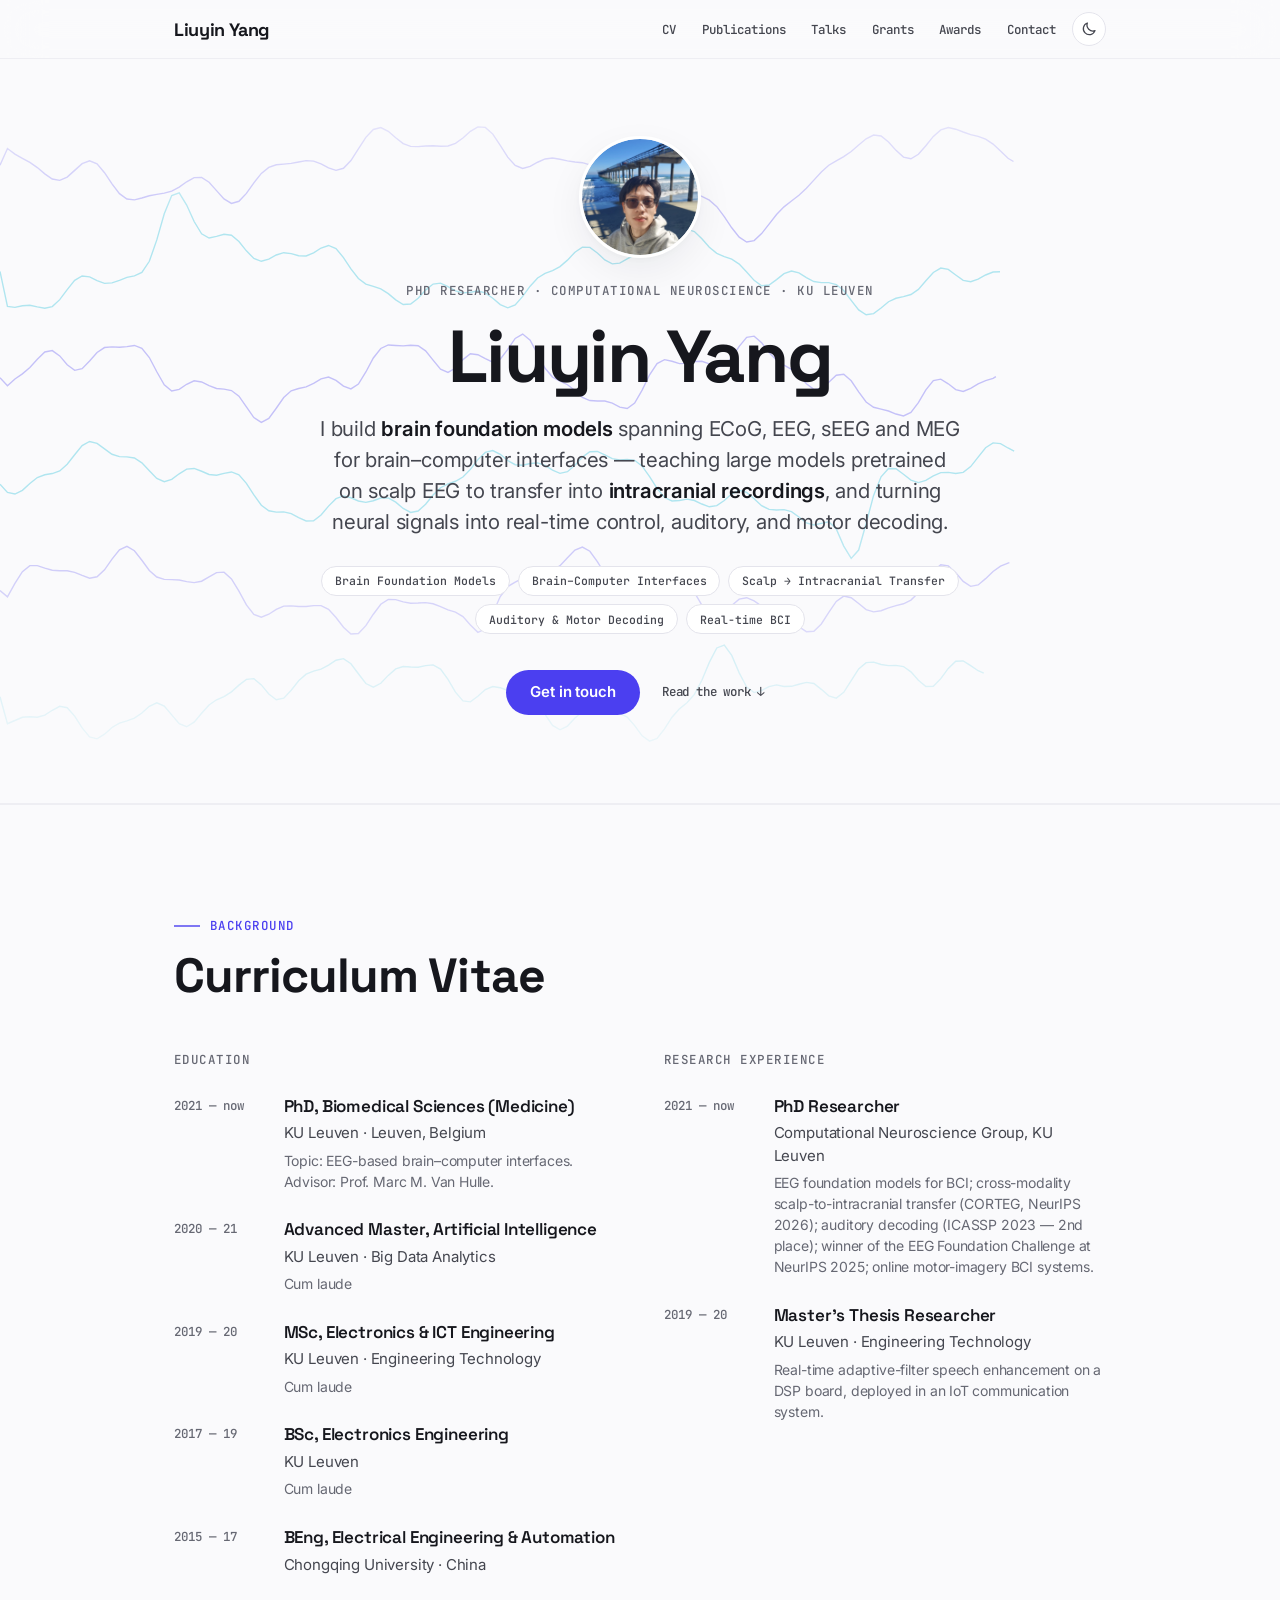
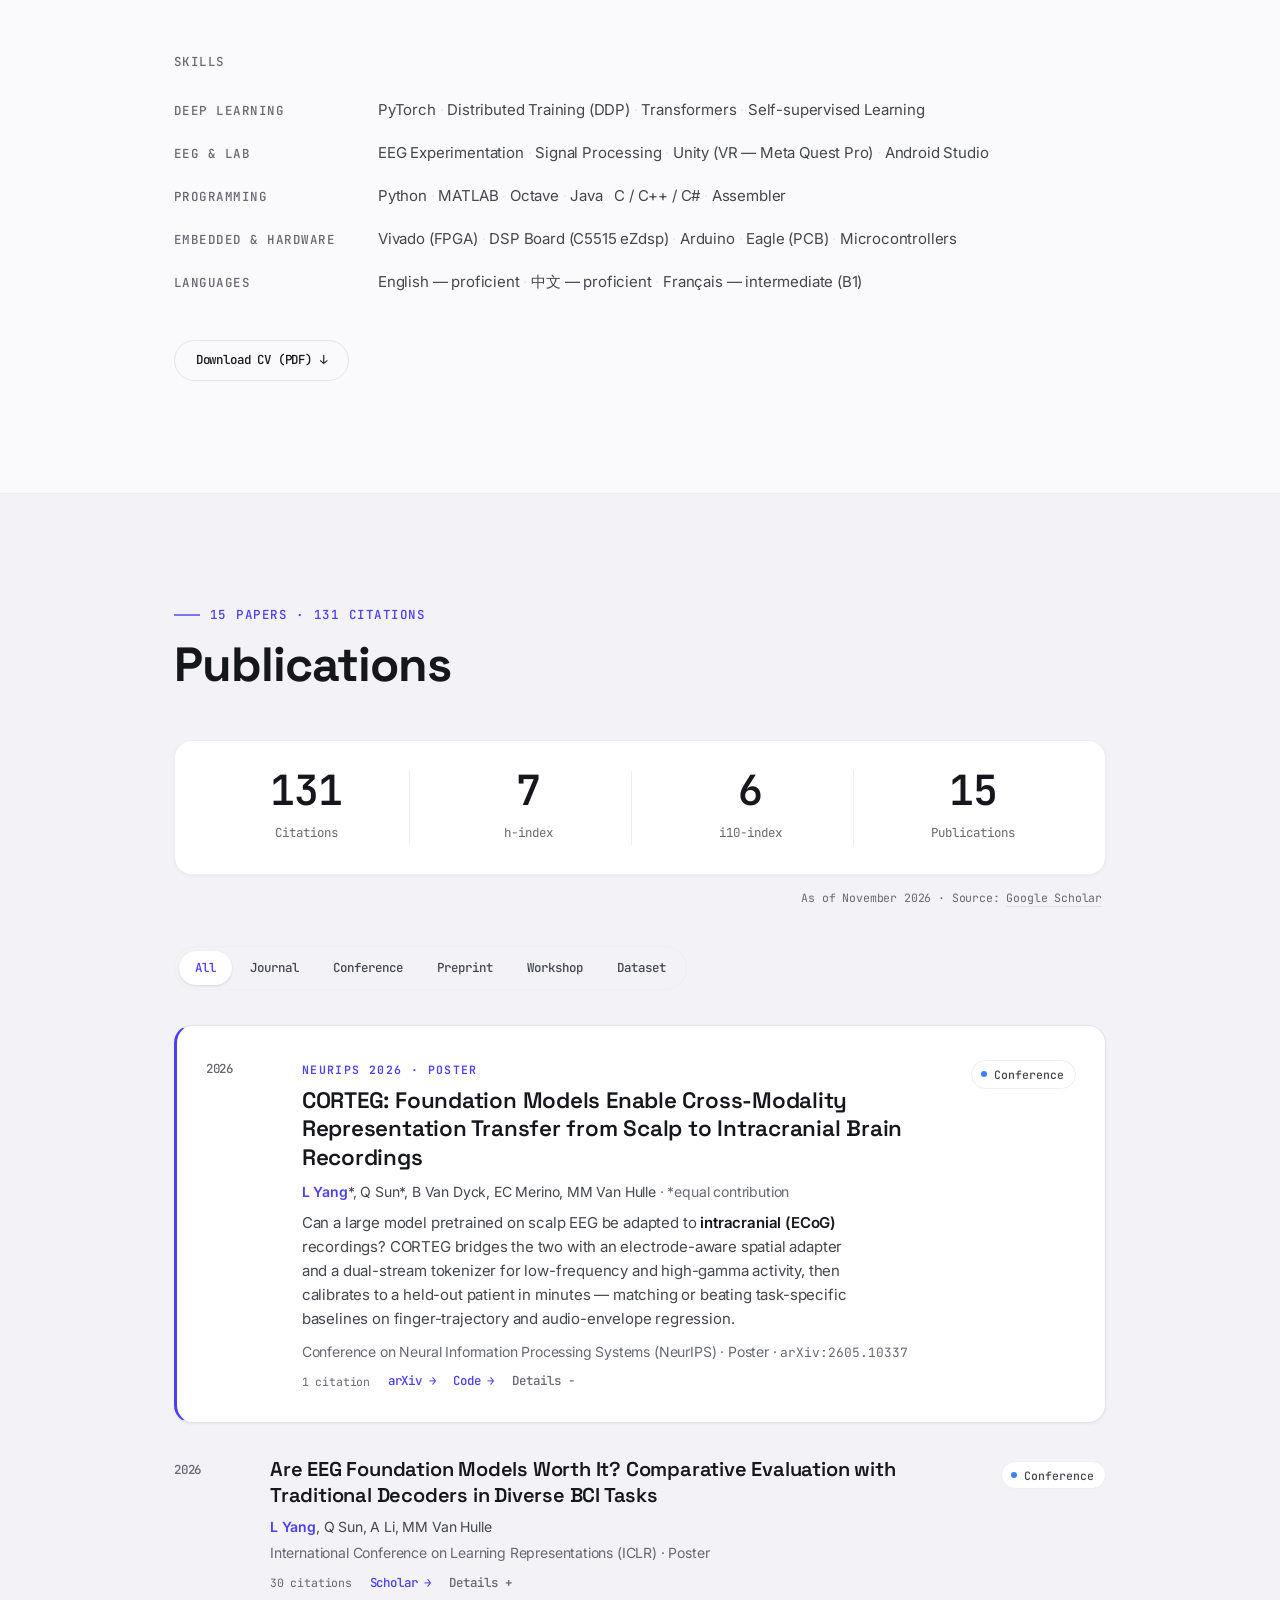
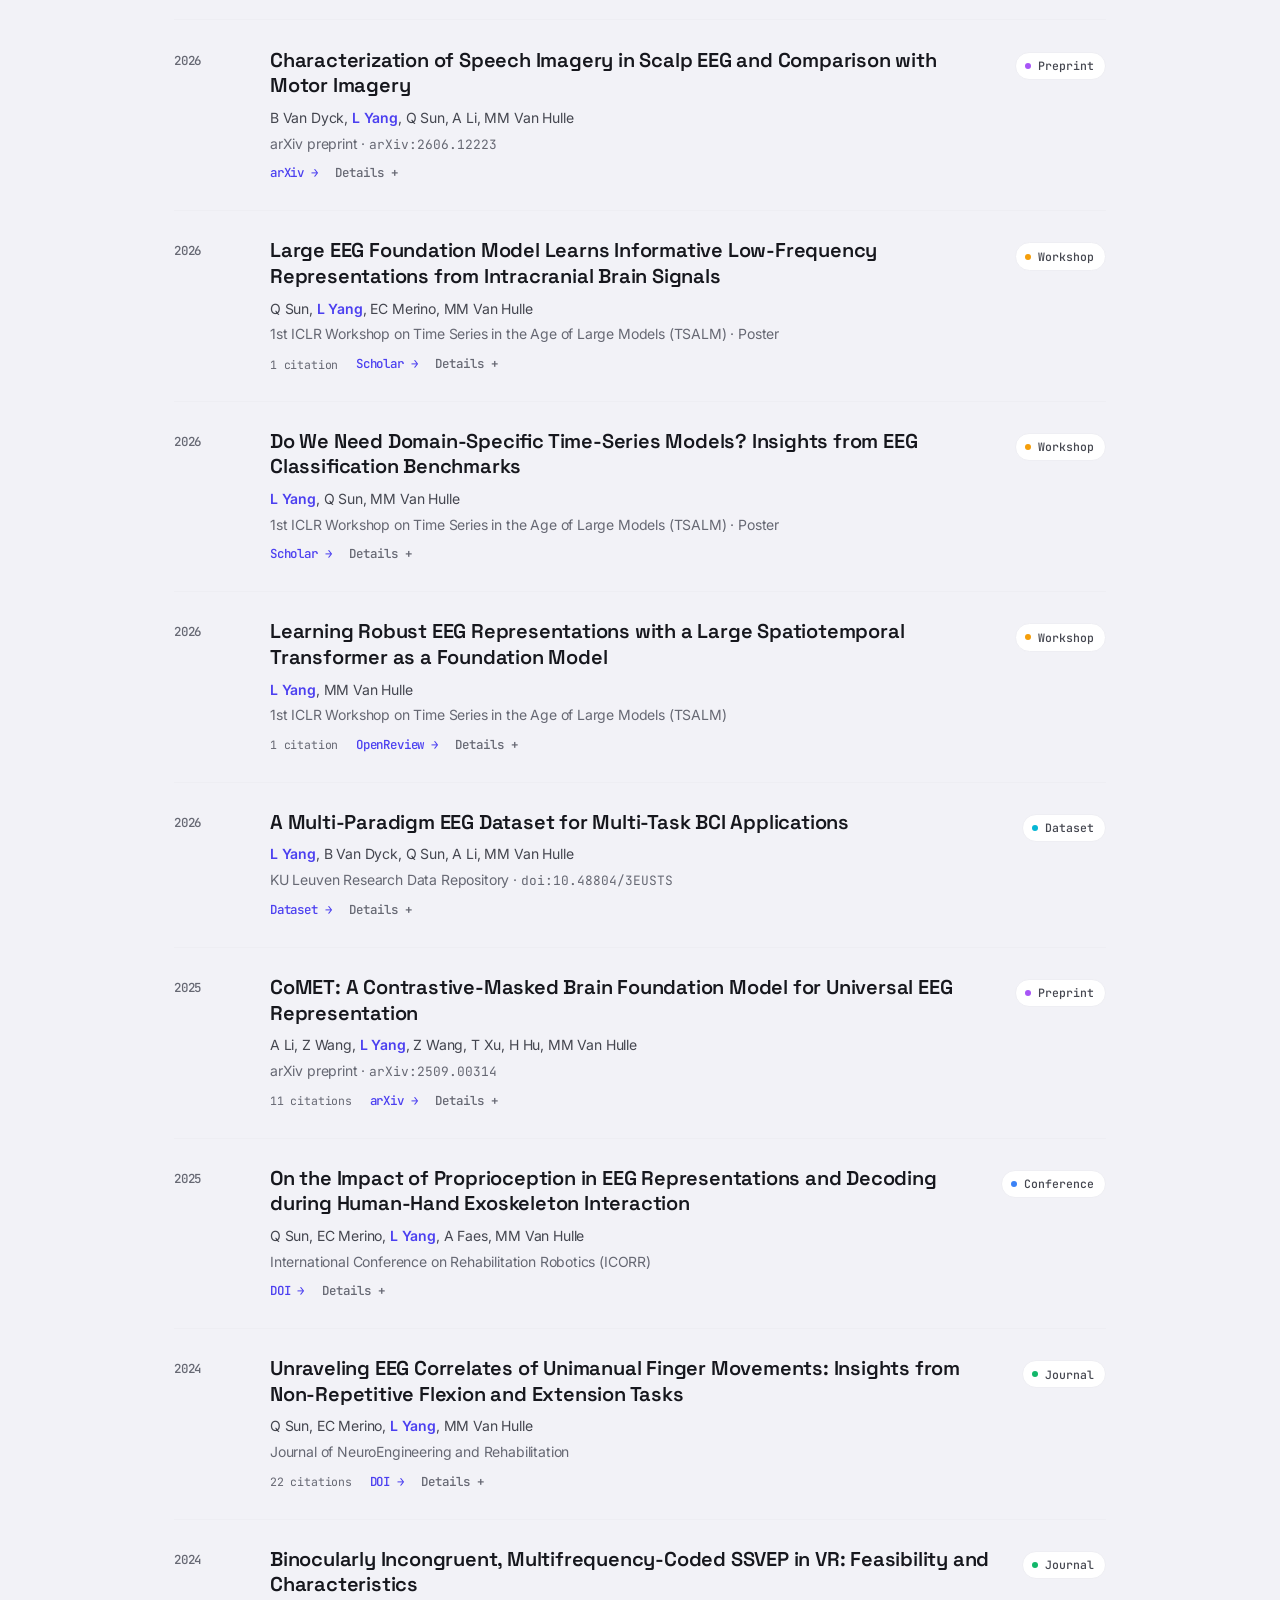
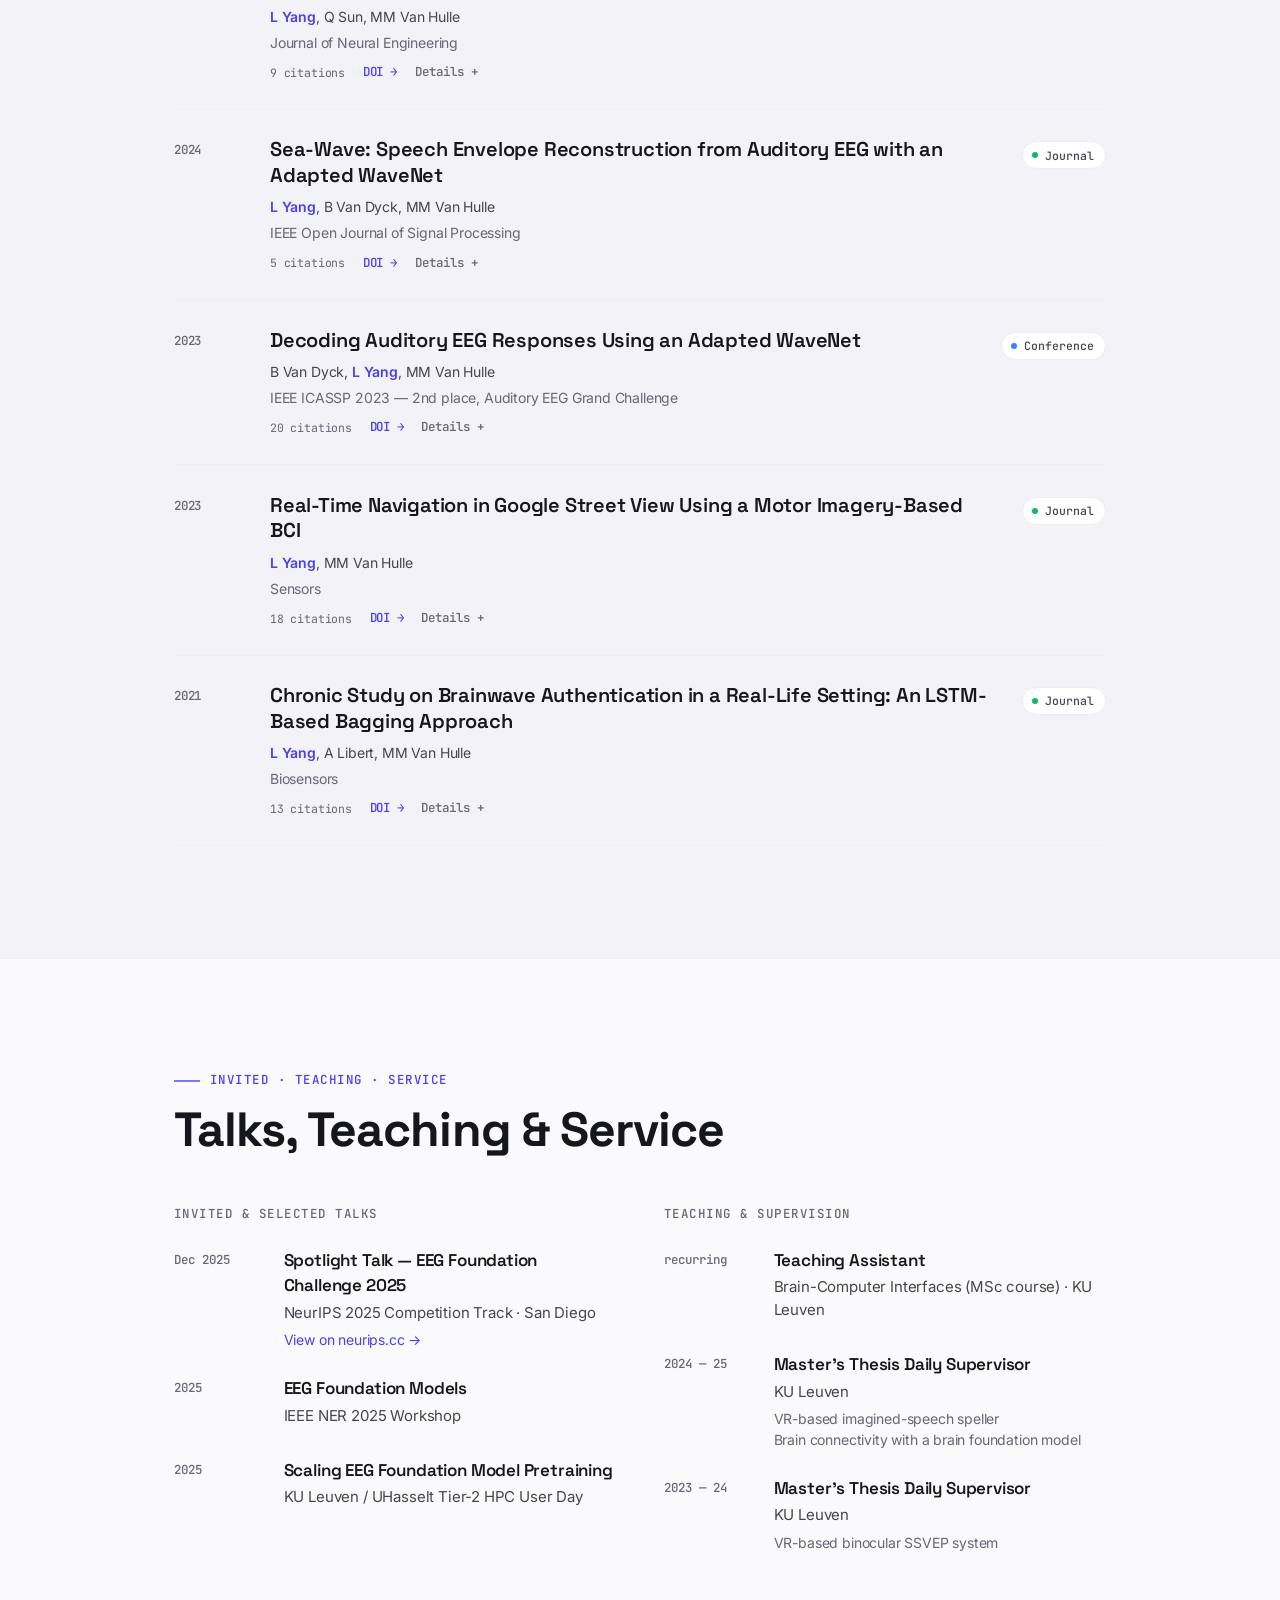
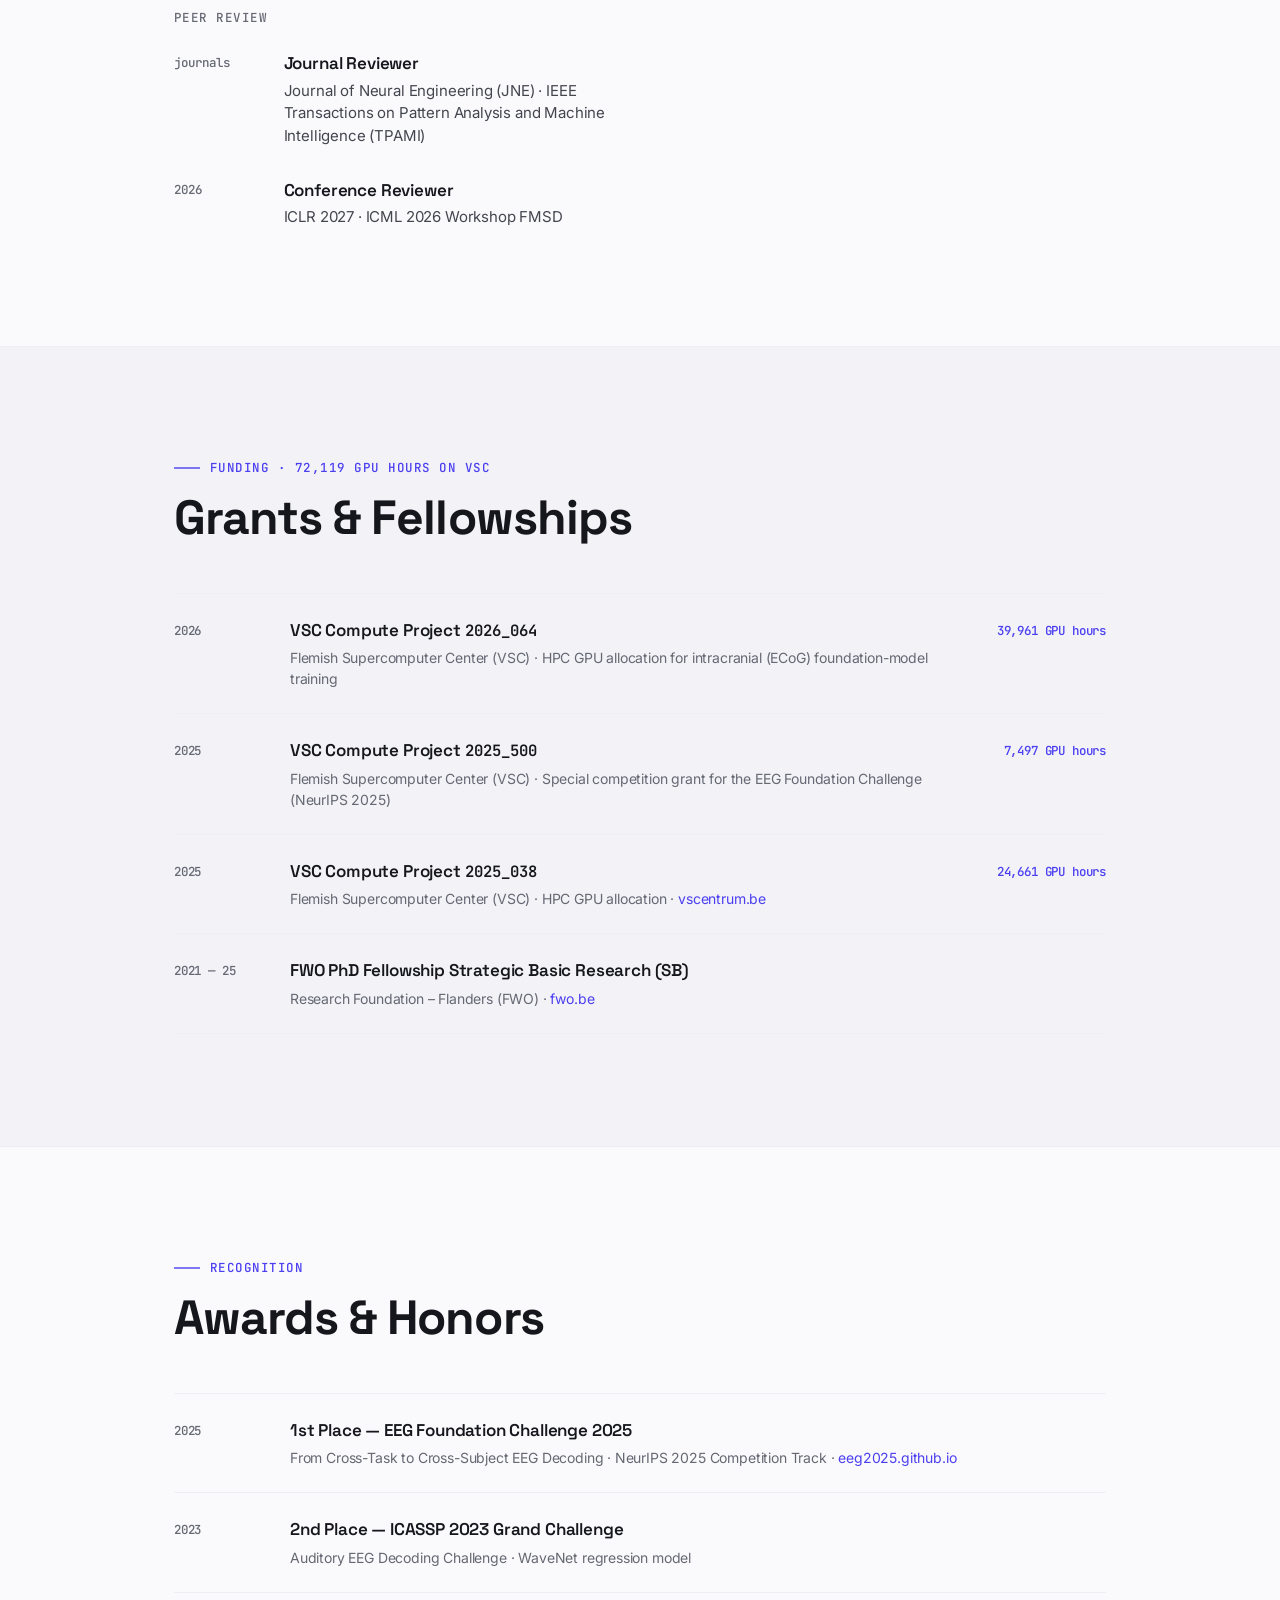
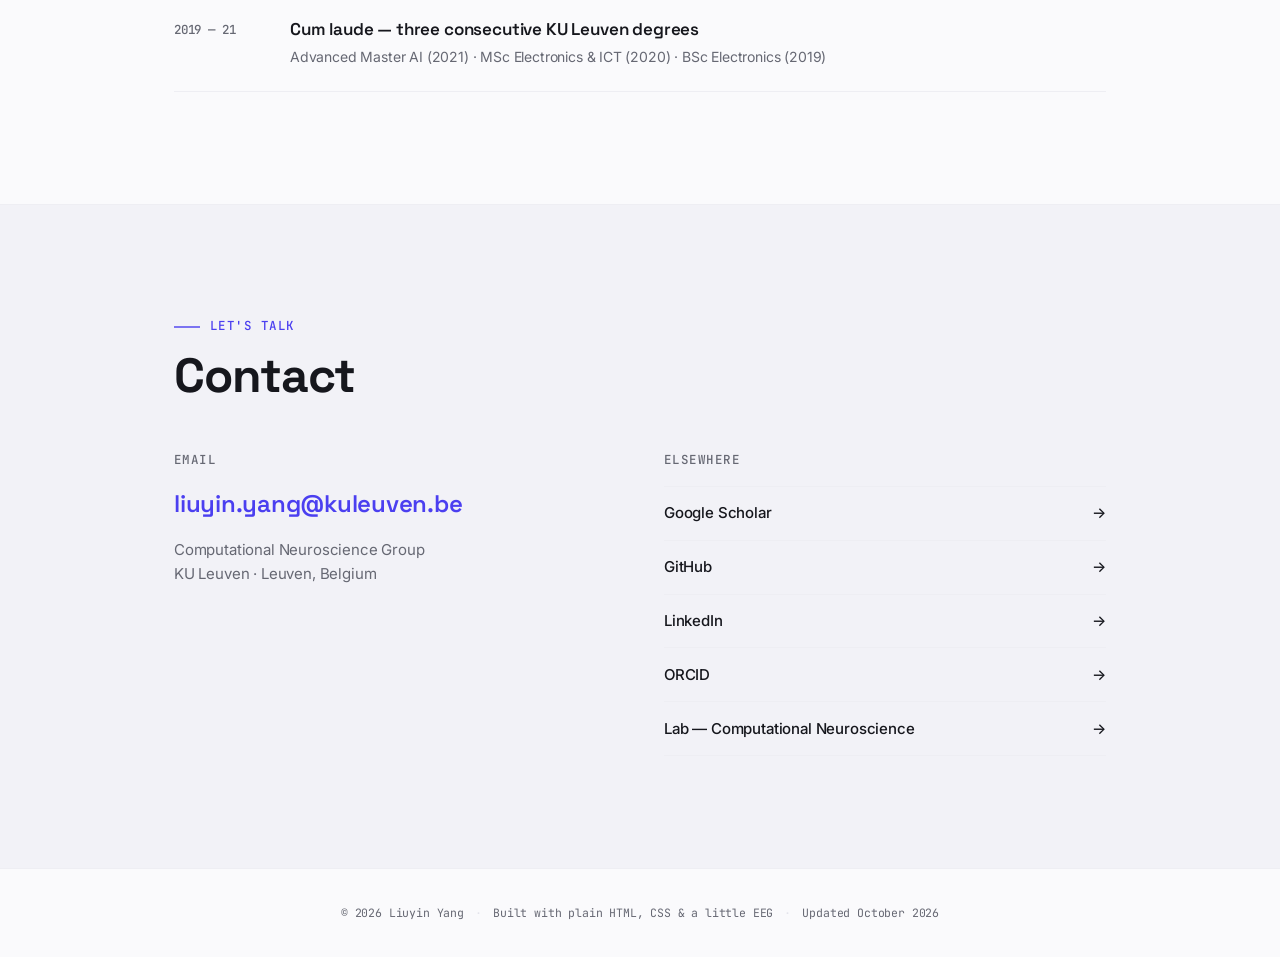
==== commit 788d6f49: "chore: update Google Scholar stats" ====
--- a/index.html
+++ b/index.html
@@ -204,12 +204,12 @@
   <!-- ===== PUBLICATIONS ===== -->
   <section class="section section--alt" id="publications">
     <div class="section-inner">
-      <p class="section-kicker"><span data-scholar="papers">15</span> papers · <span data-scholar="citations">128</span> citations</p>
+      <p class="section-kicker"><span data-scholar="papers">15</span> papers · <span data-scholar="citations">131</span> citations</p>
       <h2 class="section-title">Publications</h2>
 
       <div class="stats" role="list">
         <div class="stat" role="listitem">
-          <span class="stat-num" data-scholar="citations">128</span>
+          <span class="stat-num" data-scholar="citations">131</span>
           <span class="stat-label">Citations</span>
         </div>
         <div class="stat" role="listitem">
@@ -226,7 +226,7 @@
         </div>
       </div>
       <p class="stats-foot">
-        As of <span data-scholar="date">October 2026</span> · Source: <a href="https://scholar.google.com/citations?hl=en&amp;user=GLgF-JMAAAAJ" target="_blank" rel="noopener">Google Scholar</a>
+        As of <span data-scholar="date">November 2026</span> · Source: <a href="https://scholar.google.com/citations?hl=en&amp;user=GLgF-JMAAAAJ" target="_blank" rel="noopener">Google Scholar</a>
       </p>
 
       <div class="filters" role="group" aria-label="Filter publications by type">
@@ -281,7 +281,7 @@
             </p>
             <p class="item-venue">International Conference on Learning Representations (ICLR) · Poster</p>
             <div class="item-foot">
-              <span class="item-cites">28 citations</span>
+              <span class="item-cites">30 citations</span>
               <a href="https://scholar.google.com/scholar?q=Are+EEG+foundation+models+worth+it+comparative+evaluation+traditional+decoders+BCI" target="_blank" rel="noopener" class="item-link">Scholar <span aria-hidden="true">→</span></a>
             </div>
           </div>
@@ -423,7 +423,7 @@
             </p>
             <p class="item-venue">arXiv preprint · <span class="mono">arXiv:2509.00314</span></p>
             <div class="item-foot">
-              <span class="item-cites">10 citations</span>
+              <span class="item-cites">11 citations</span>
               <a href="https://arxiv.org/abs/2509.00314" target="_blank" rel="noopener" class="item-link">arXiv <span aria-hidden="true">→</span></a>
             </div>
           </div>
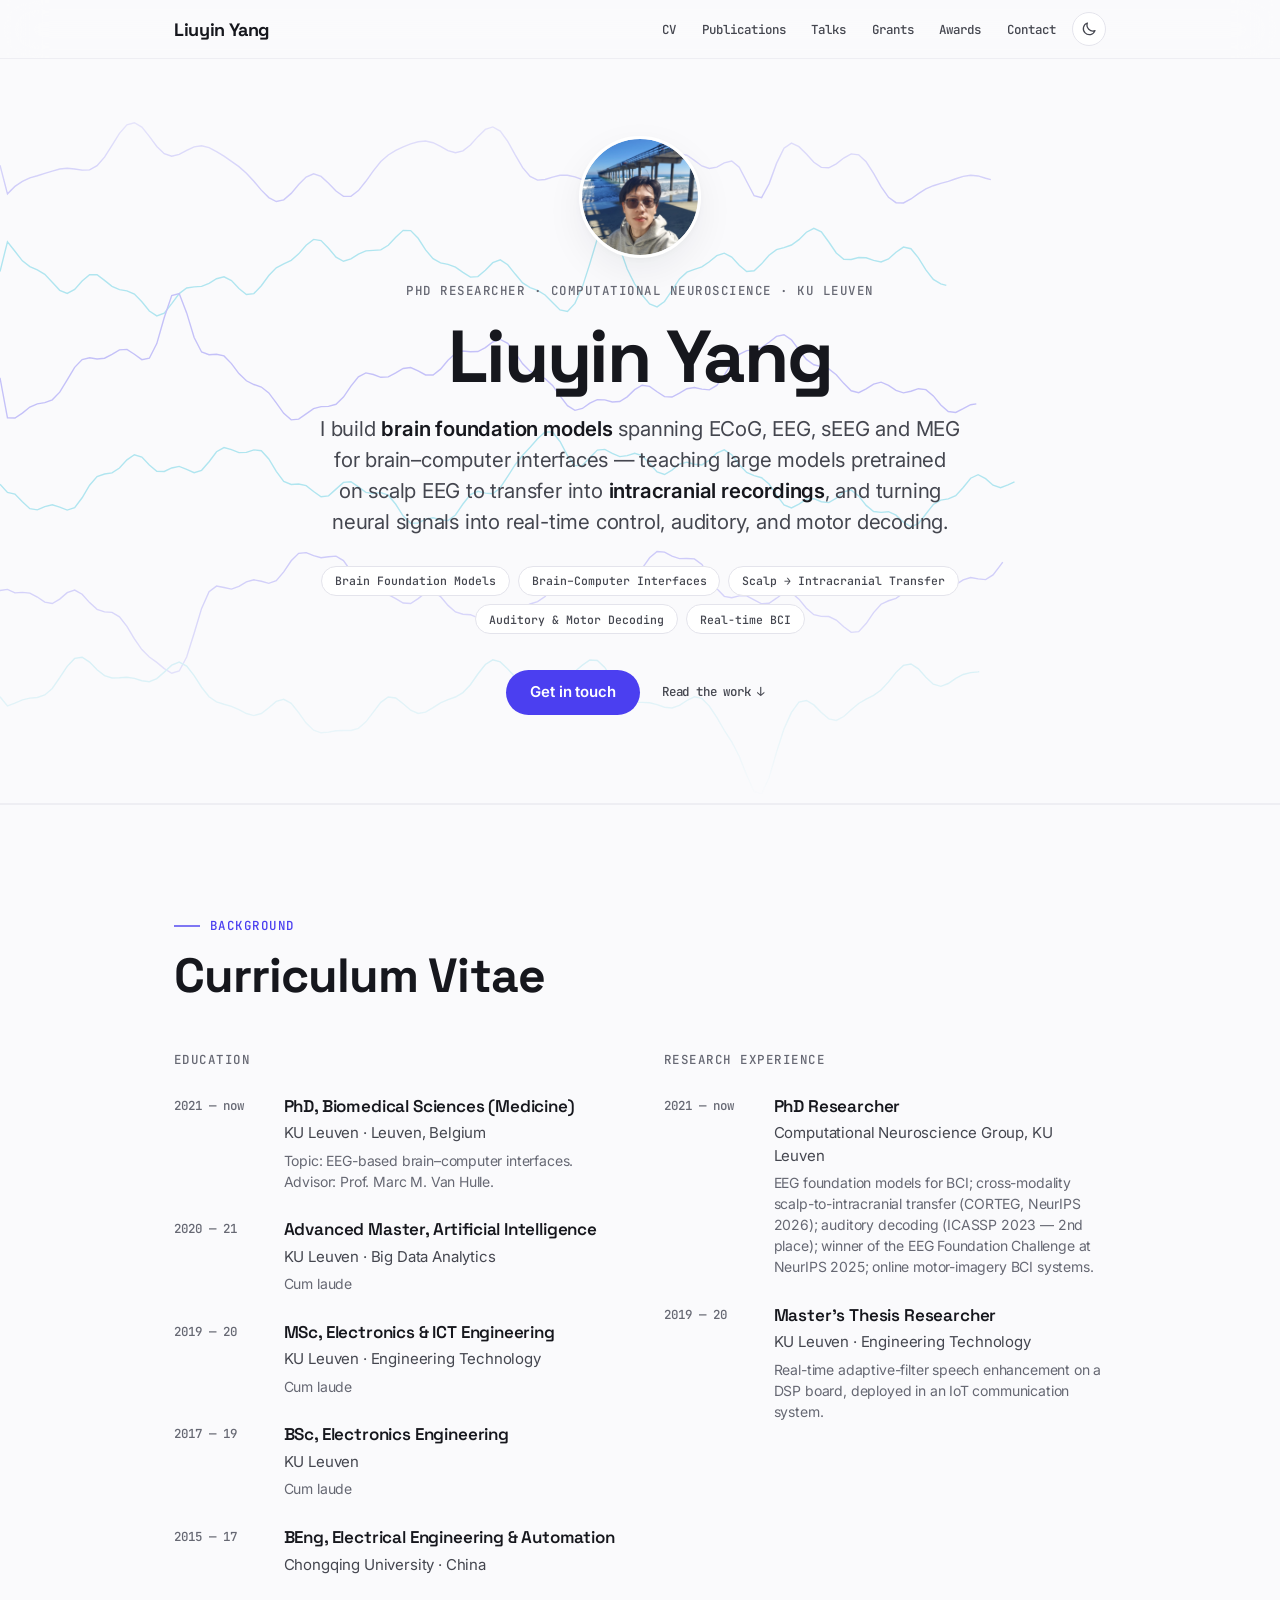
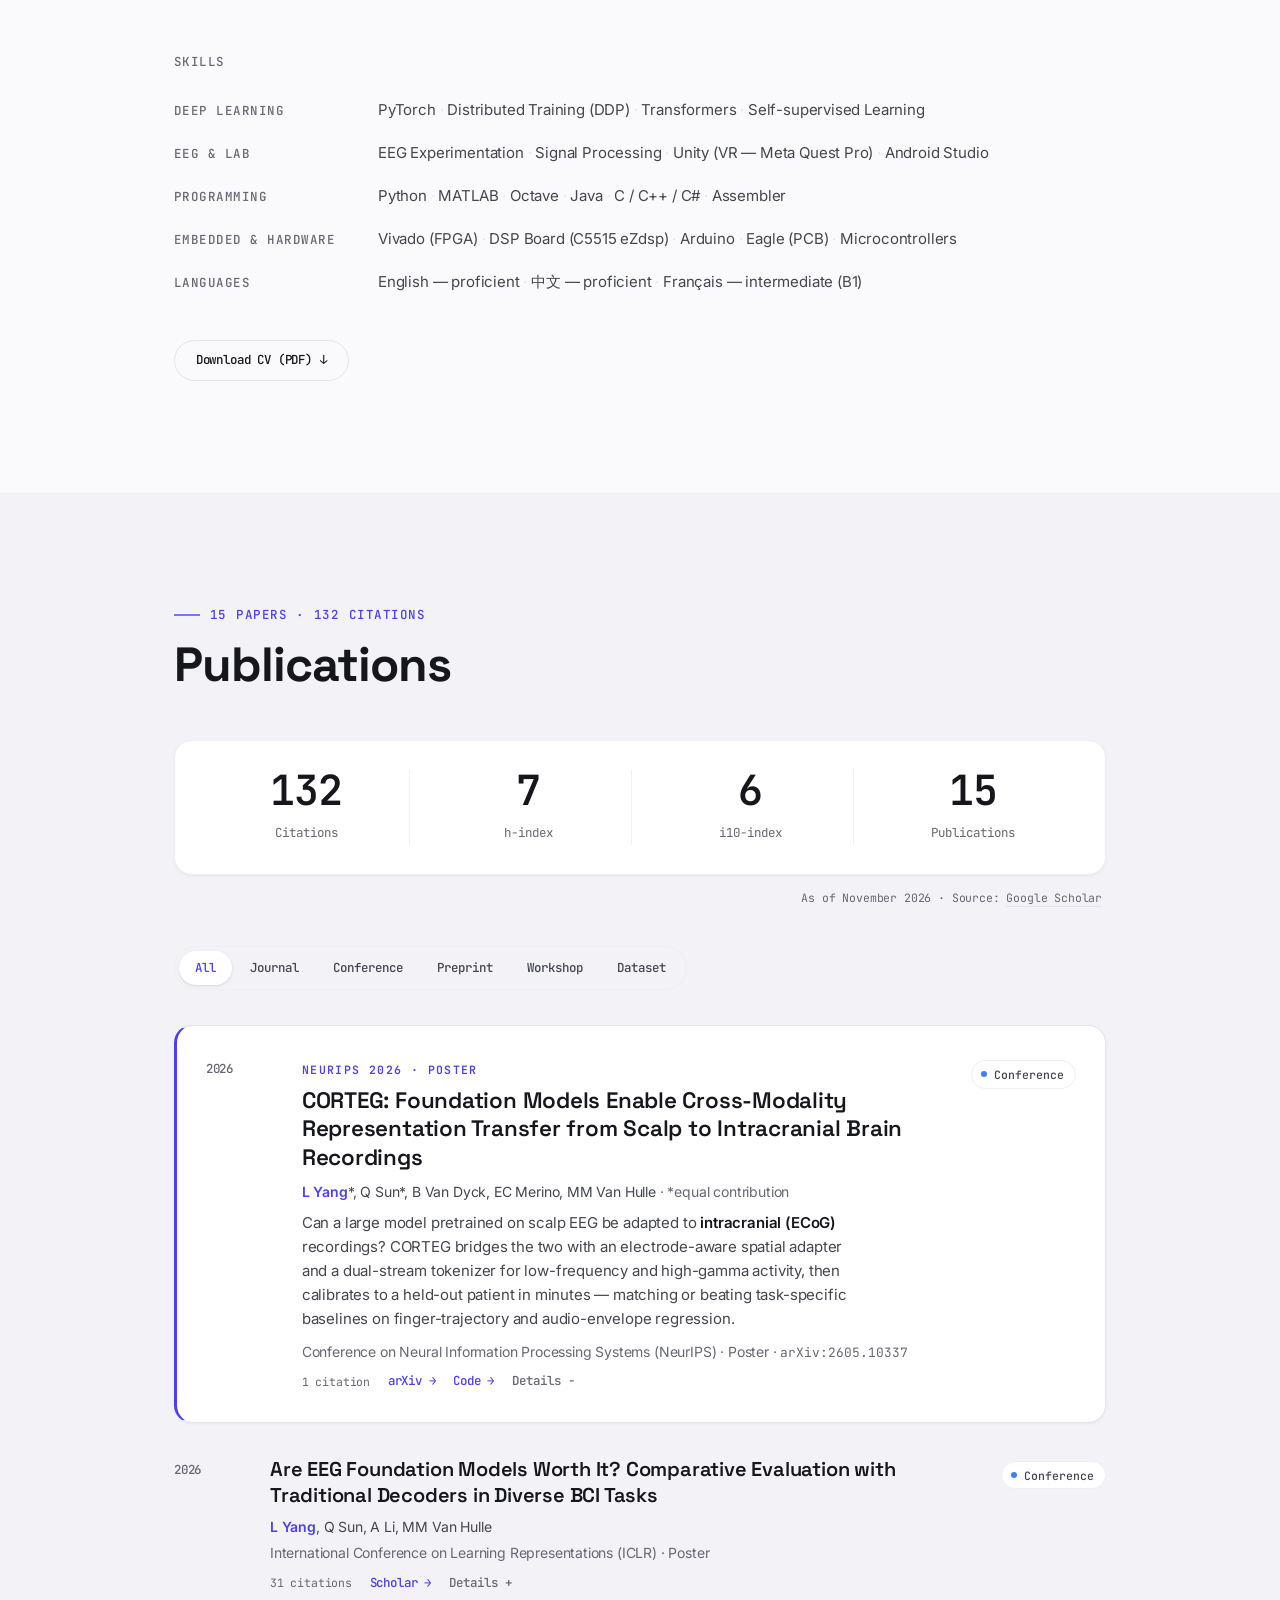
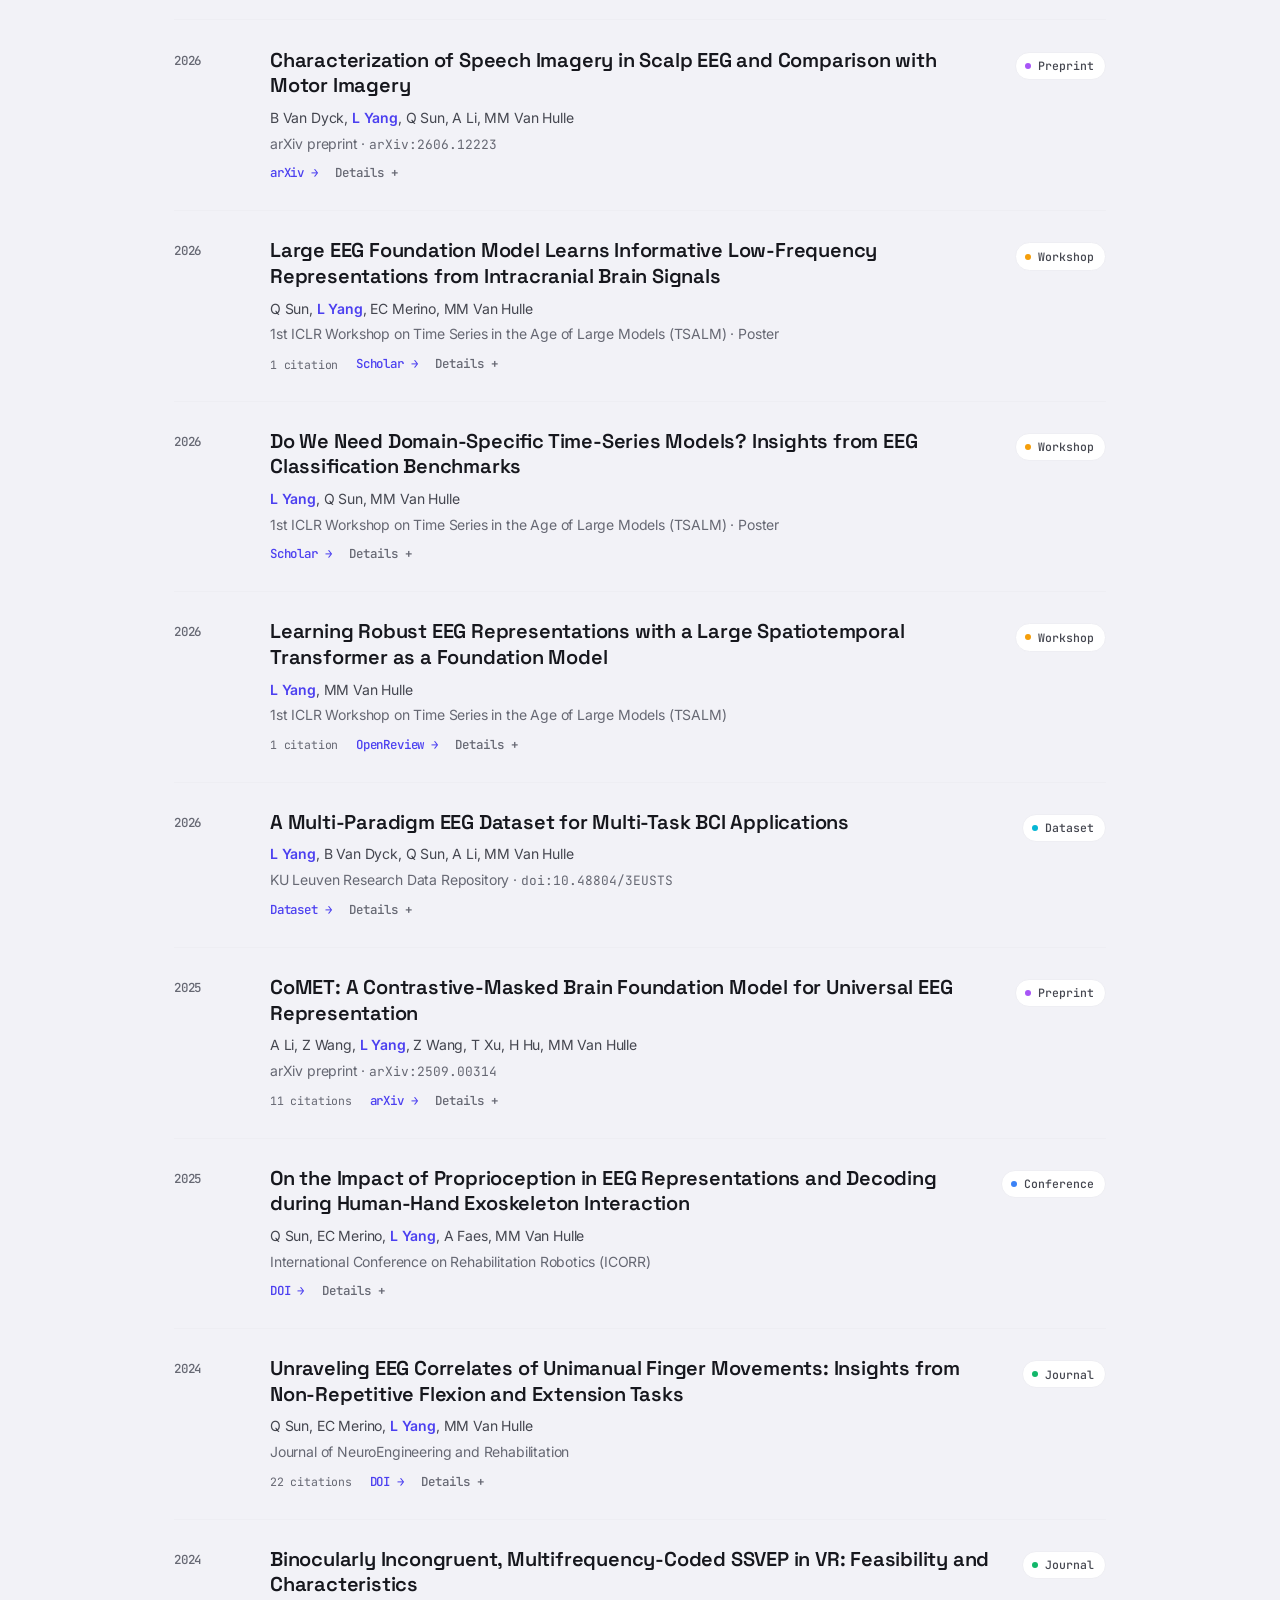
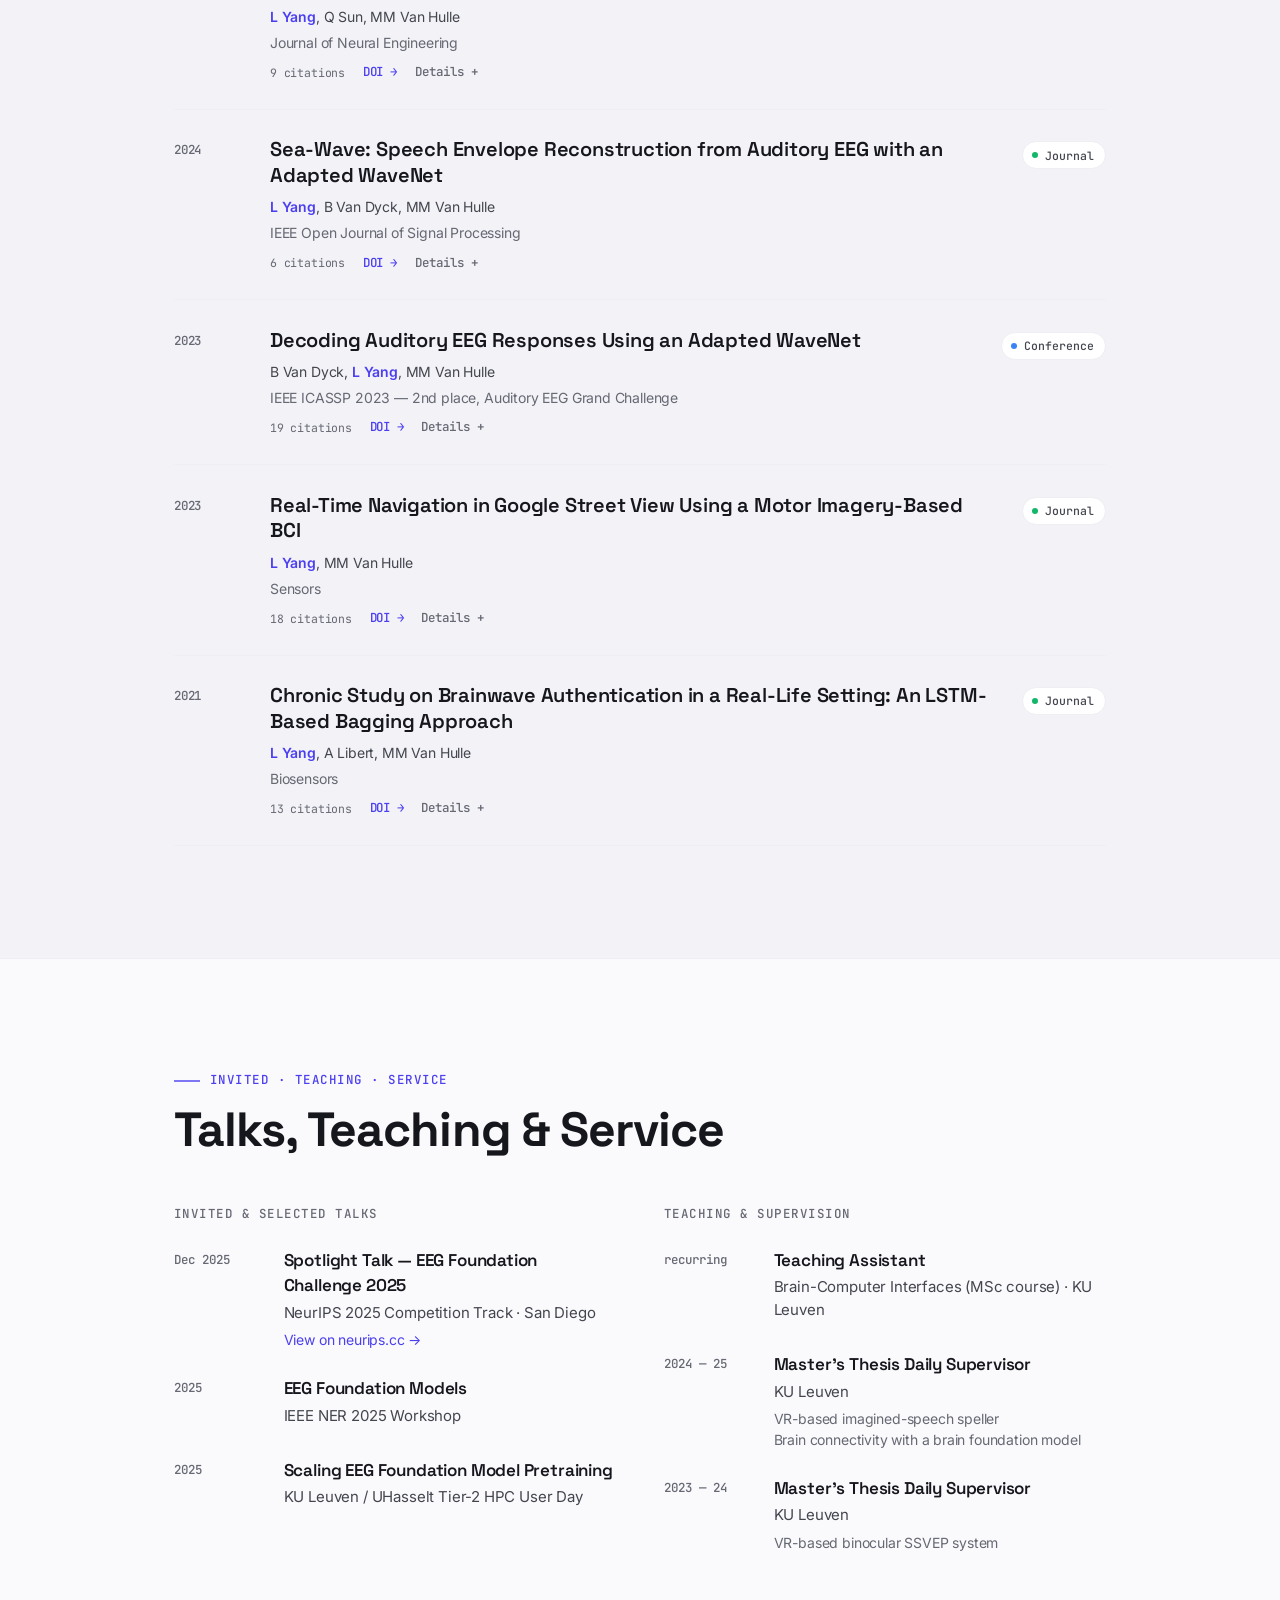
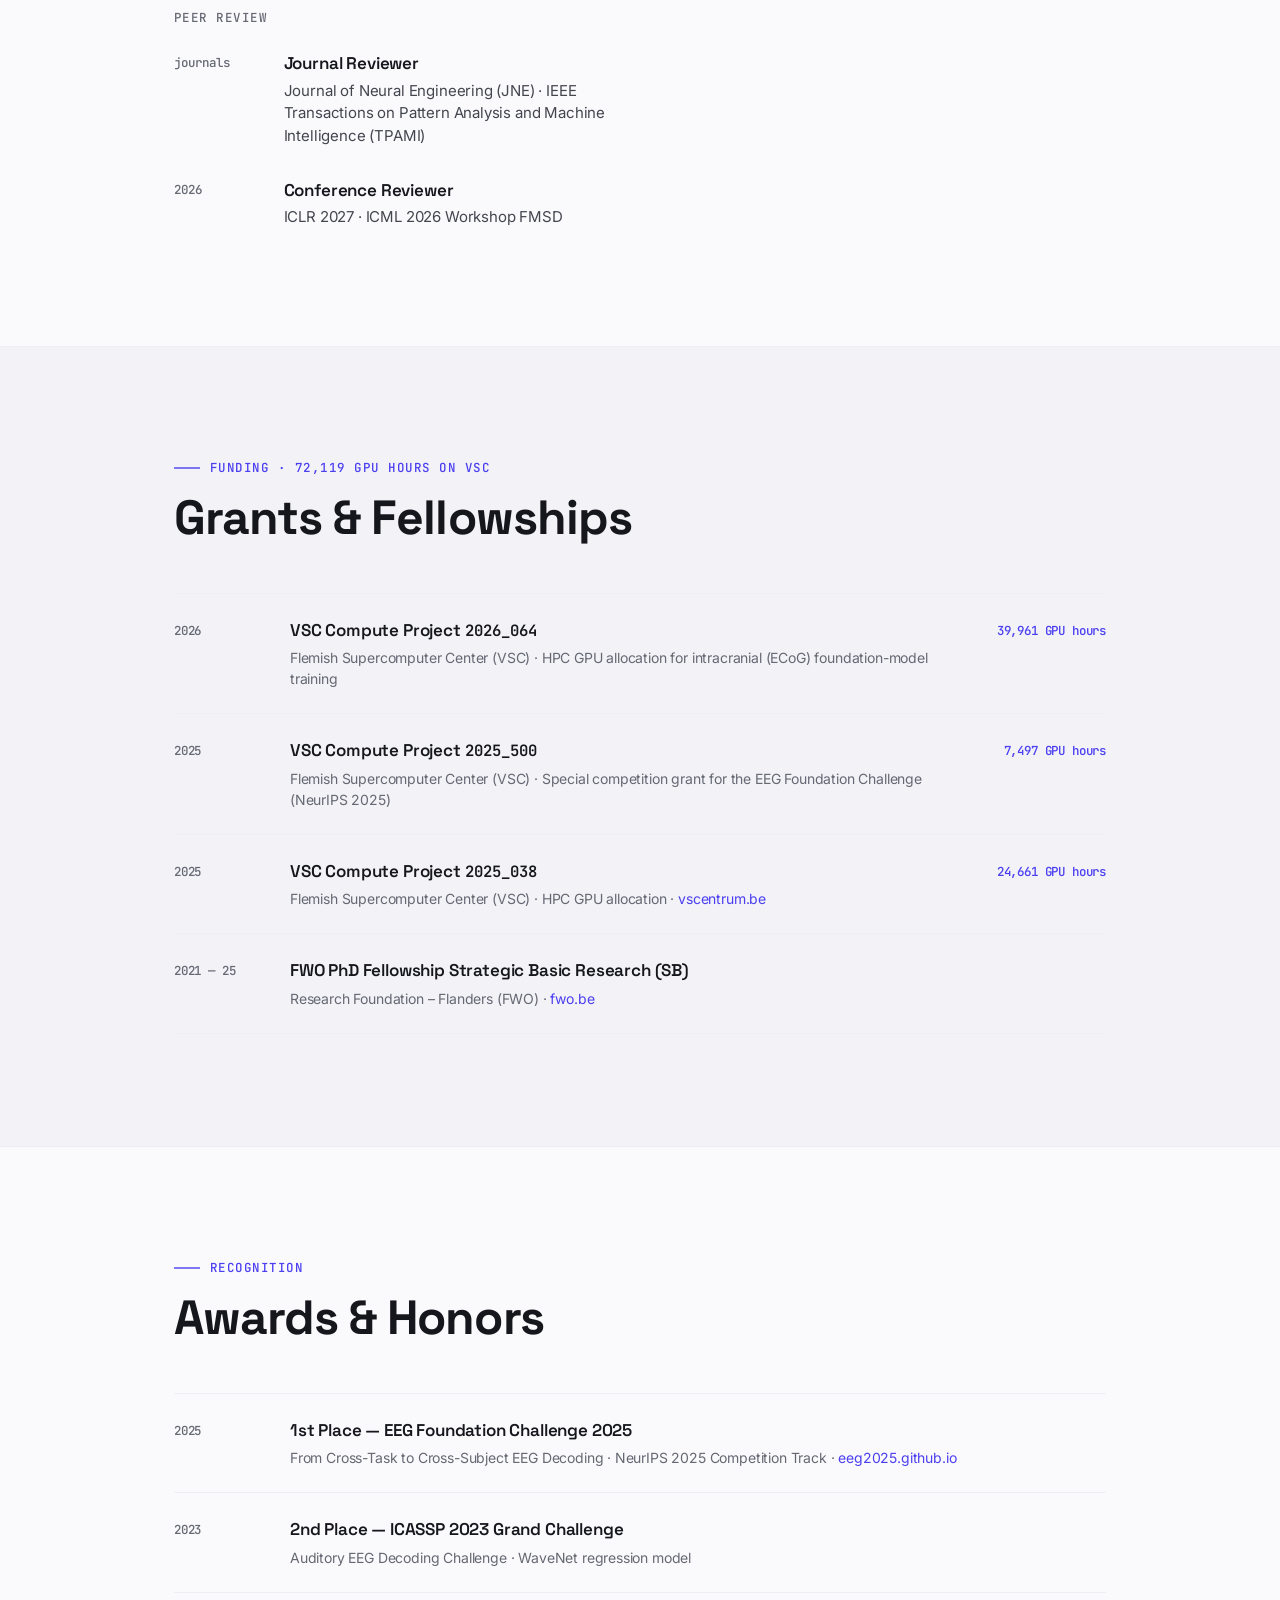
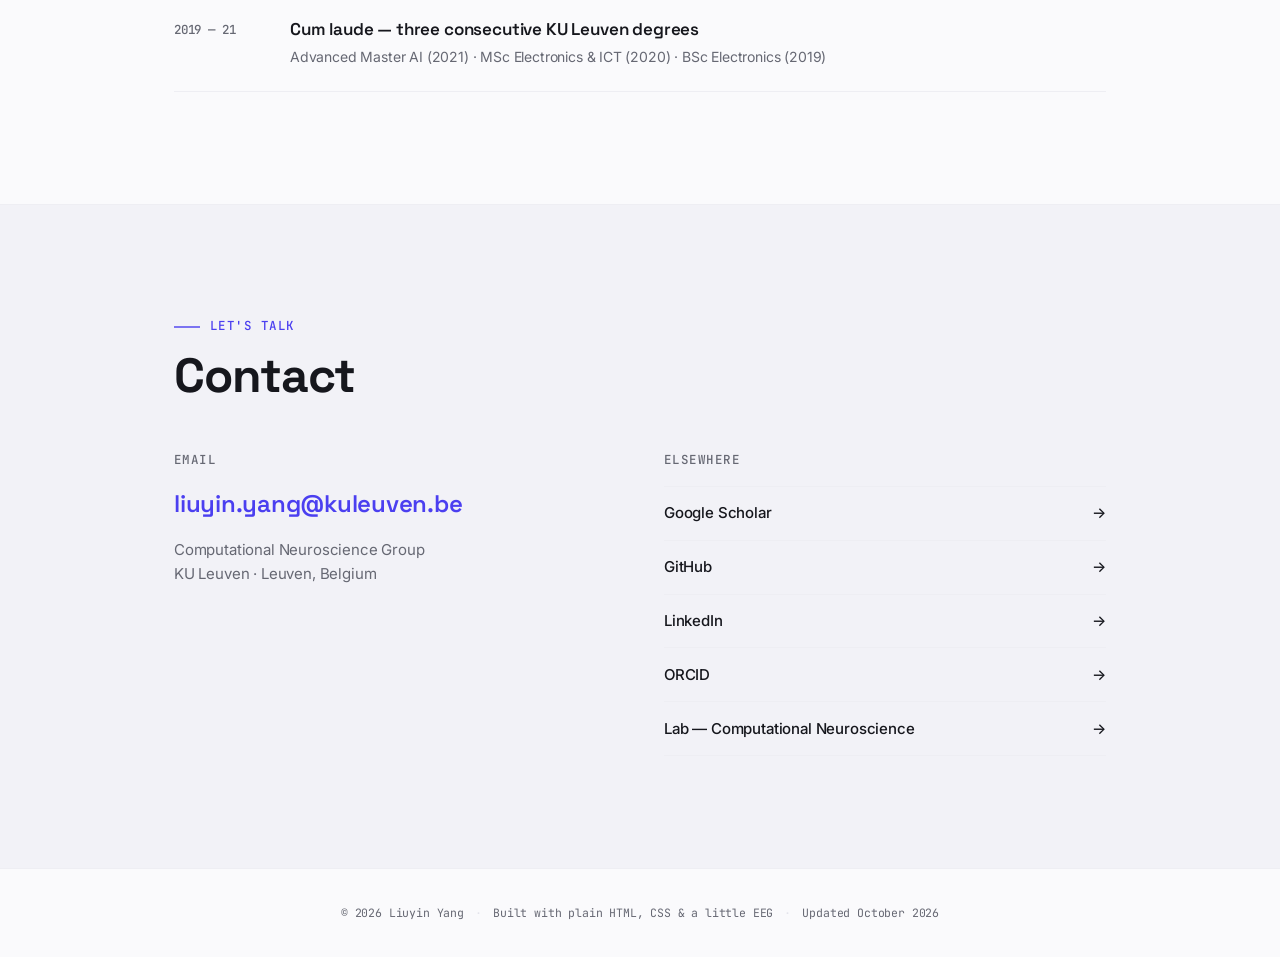
==== commit 222928b5: "chore: update Google Scholar stats" ====
--- a/index.html
+++ b/index.html
@@ -204,12 +204,12 @@
   <!-- ===== PUBLICATIONS ===== -->
   <section class="section section--alt" id="publications">
     <div class="section-inner">
-      <p class="section-kicker"><span data-scholar="papers">15</span> papers · <span data-scholar="citations">131</span> citations</p>
+      <p class="section-kicker"><span data-scholar="papers">15</span> papers · <span data-scholar="citations">132</span> citations</p>
       <h2 class="section-title">Publications</h2>
 
       <div class="stats" role="list">
         <div class="stat" role="listitem">
-          <span class="stat-num" data-scholar="citations">131</span>
+          <span class="stat-num" data-scholar="citations">132</span>
           <span class="stat-label">Citations</span>
         </div>
         <div class="stat" role="listitem">
@@ -281,7 +281,7 @@
             </p>
             <p class="item-venue">International Conference on Learning Representations (ICLR) · Poster</p>
             <div class="item-foot">
-              <span class="item-cites">30 citations</span>
+              <span class="item-cites">31 citations</span>
               <a href="https://scholar.google.com/scholar?q=Are+EEG+foundation+models+worth+it+comparative+evaluation+traditional+decoders+BCI" target="_blank" rel="noopener" class="item-link">Scholar <span aria-hidden="true">→</span></a>
             </div>
           </div>
@@ -522,7 +522,7 @@
             </p>
             <p class="item-venue">IEEE Open Journal of Signal Processing<span class="item-more"> · vol. 5, pp. 686–699</span></p>
             <div class="item-foot">
-              <span class="item-cites">5 citations</span>
+              <span class="item-cites">6 citations</span>
               <a href="https://doi.org/10.1109/ojsp.2024.3378594" target="_blank" rel="noopener" class="item-link">DOI <span aria-hidden="true">→</span></a>
             </div>
           </div>
@@ -545,7 +545,7 @@
             </p>
             <p class="item-venue">IEEE ICASSP 2023 — 2nd place, Auditory EEG Grand Challenge<span class="item-more"> · pp. 1–2</span></p>
             <div class="item-foot">
-              <span class="item-cites">20 citations</span>
+              <span class="item-cites">19 citations</span>
               <a href="https://doi.org/10.1109/icassp49357.2023.10095420" target="_blank" rel="noopener" class="item-link">DOI <span aria-hidden="true">→</span></a>
             </div>
           </div>
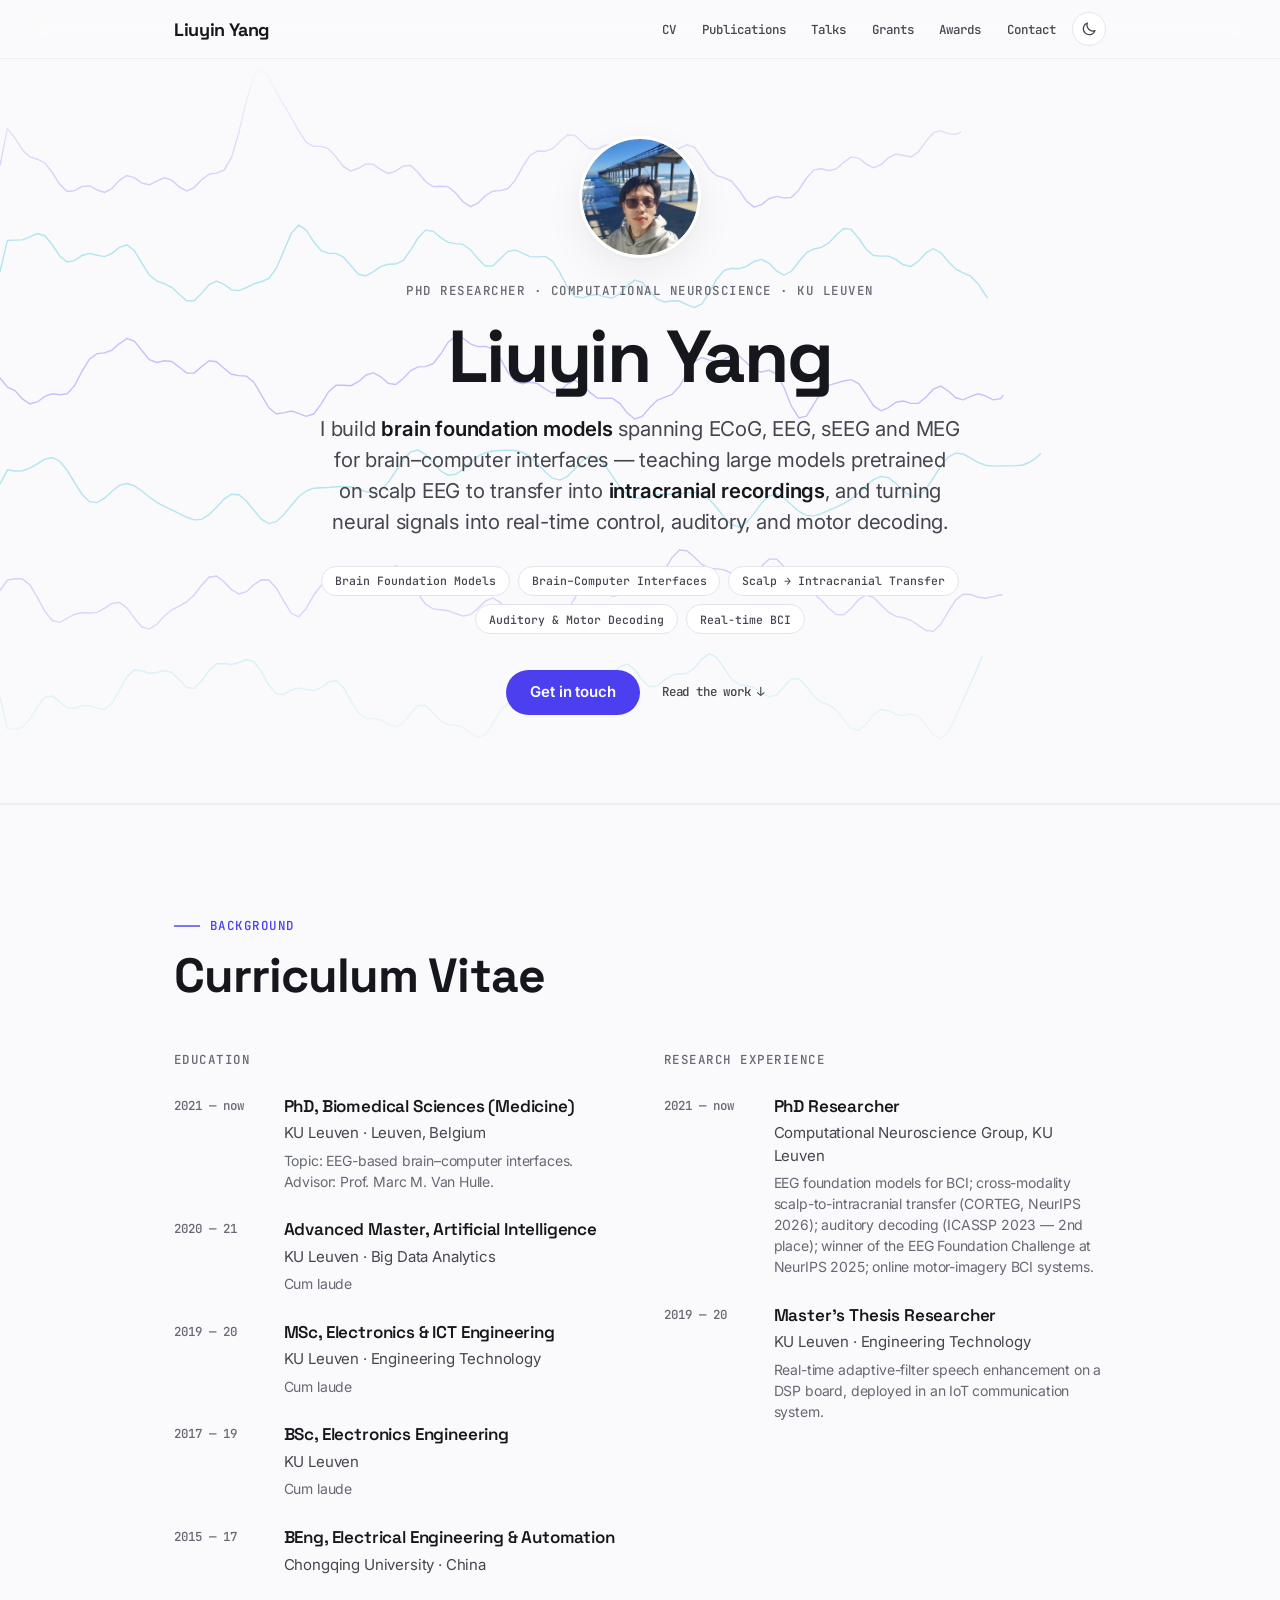
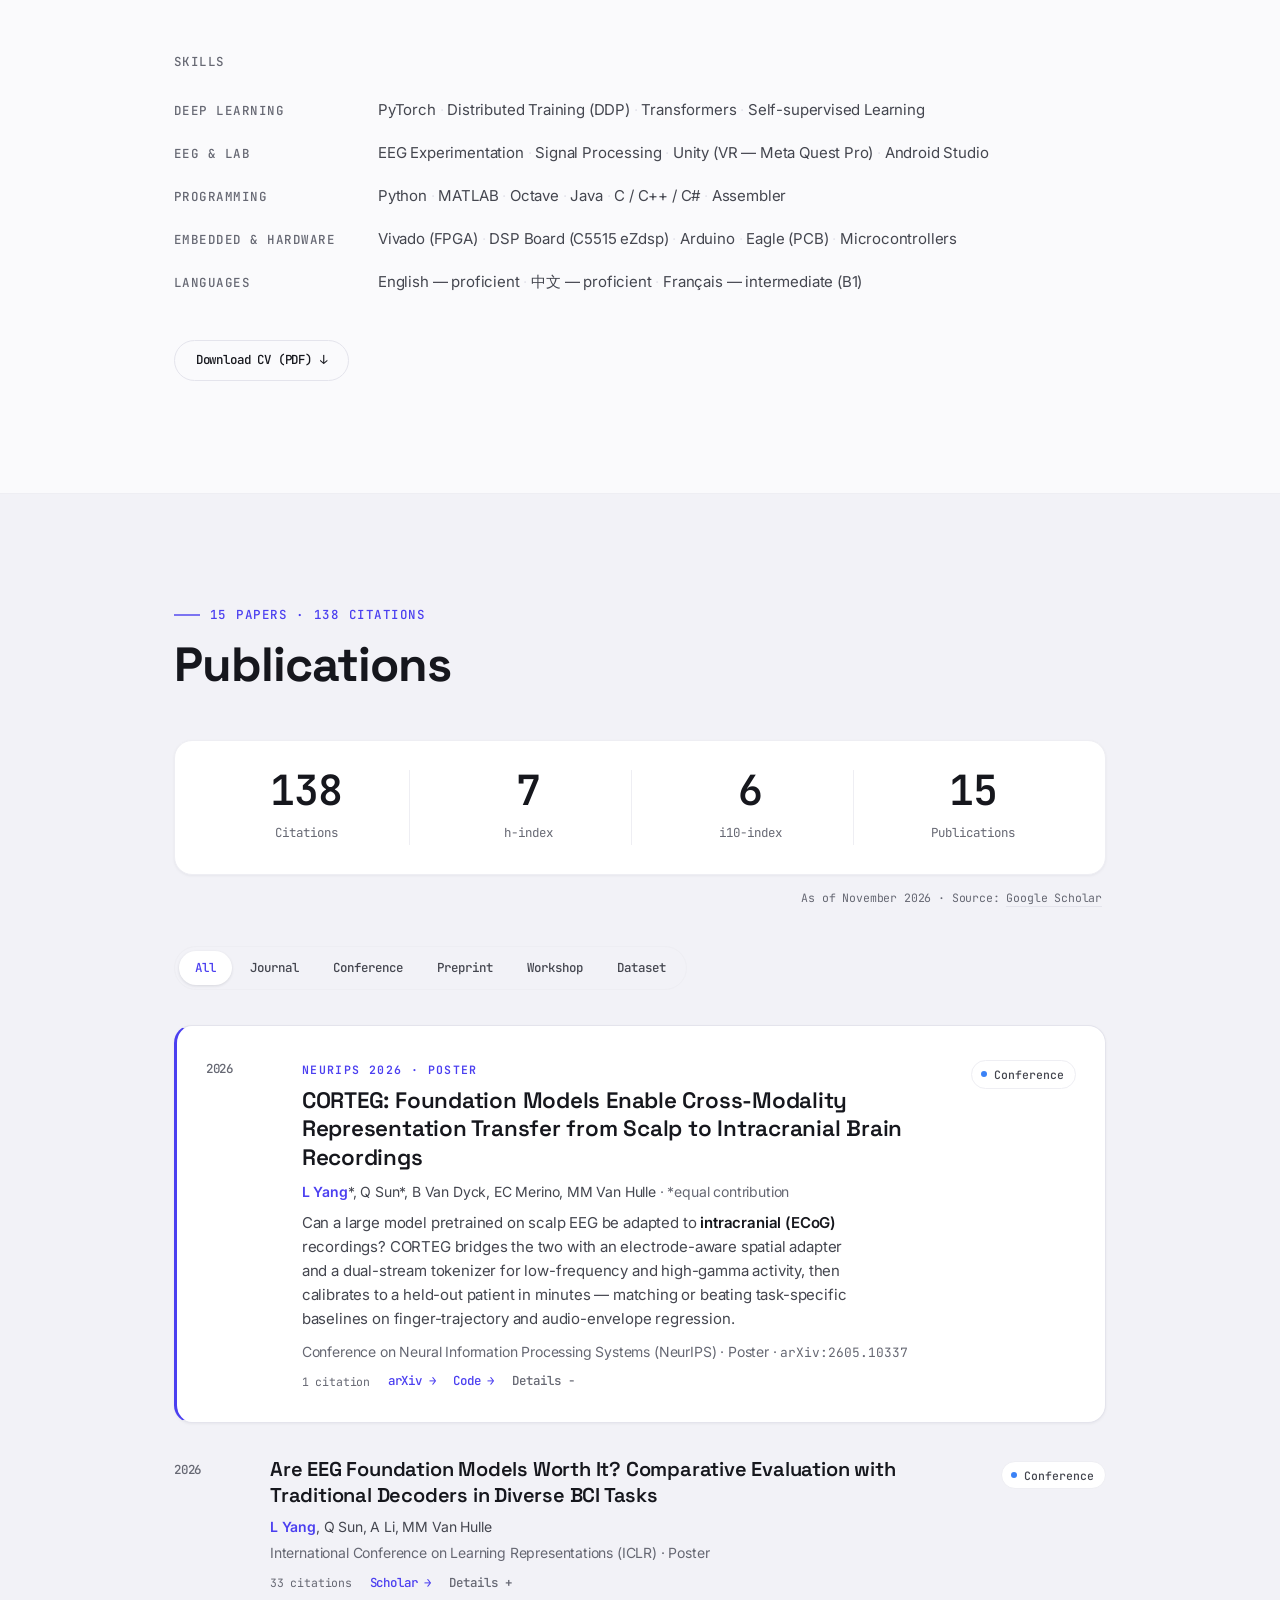
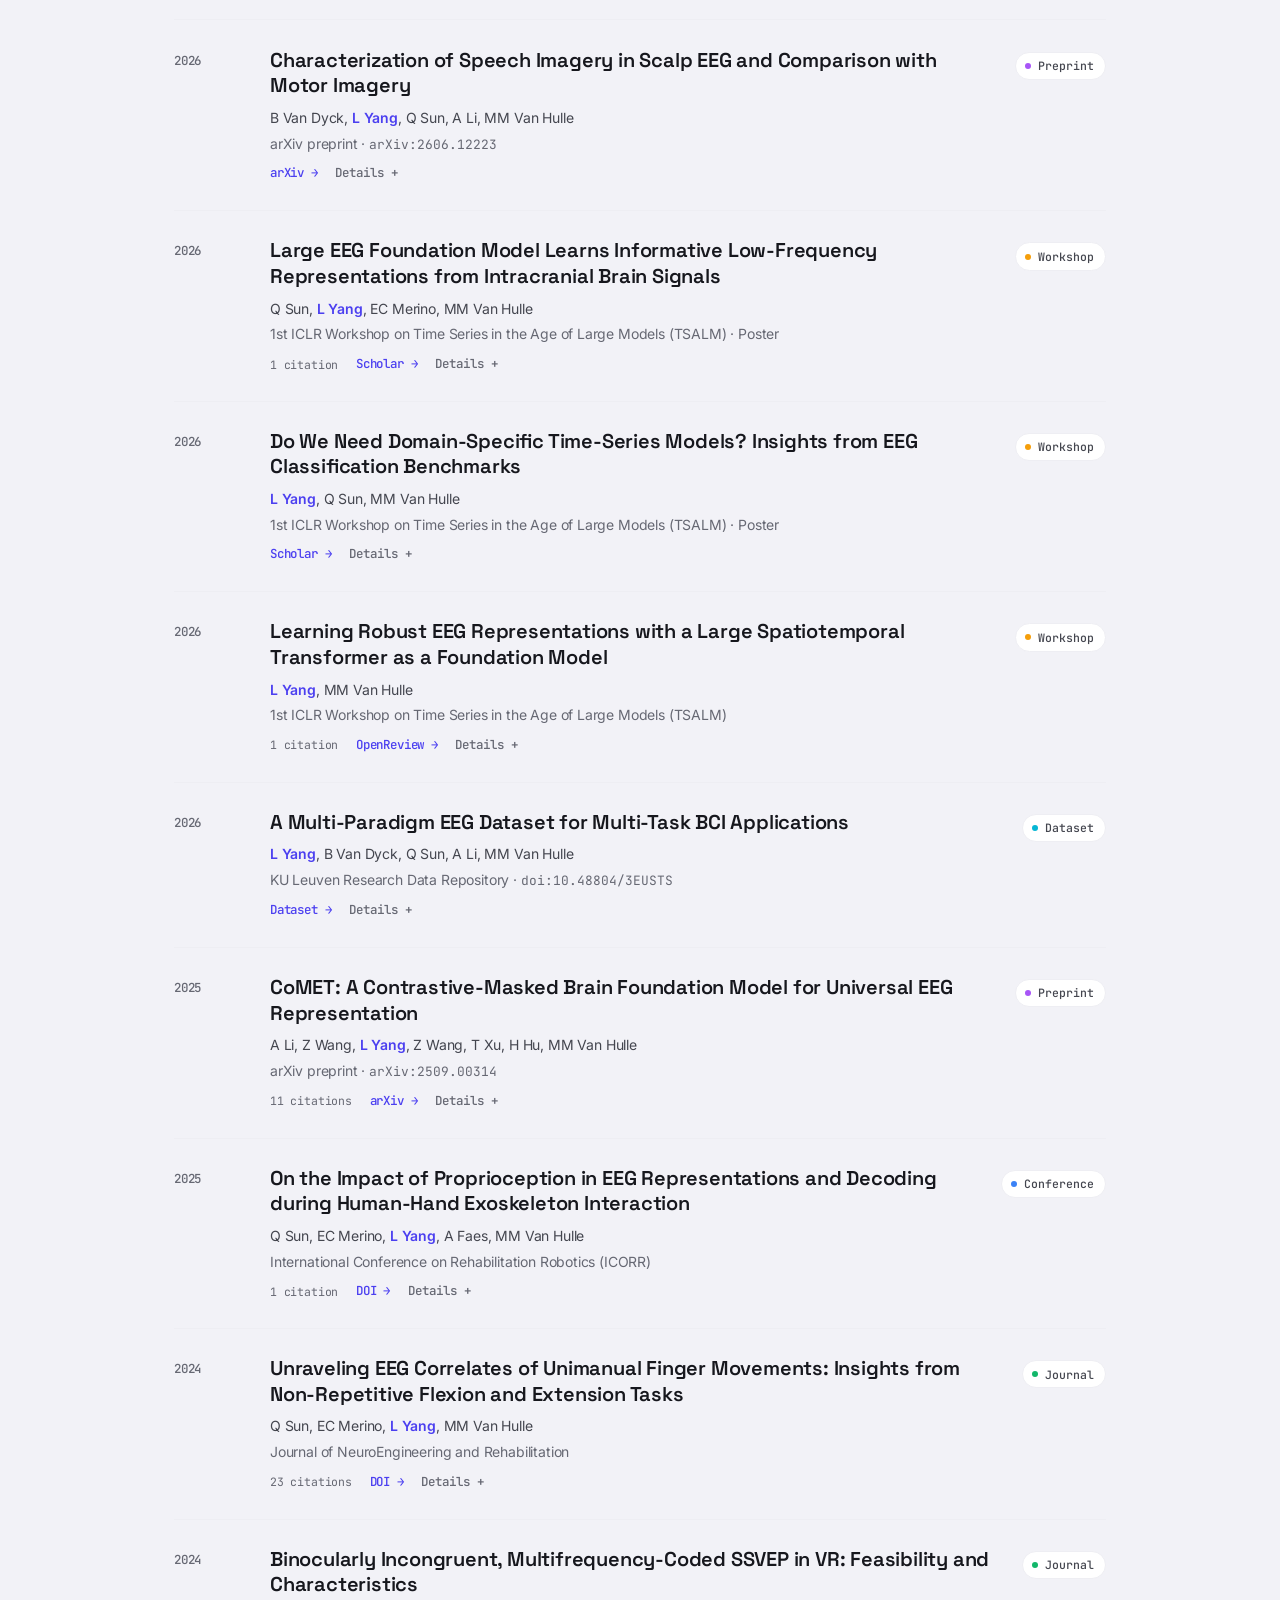
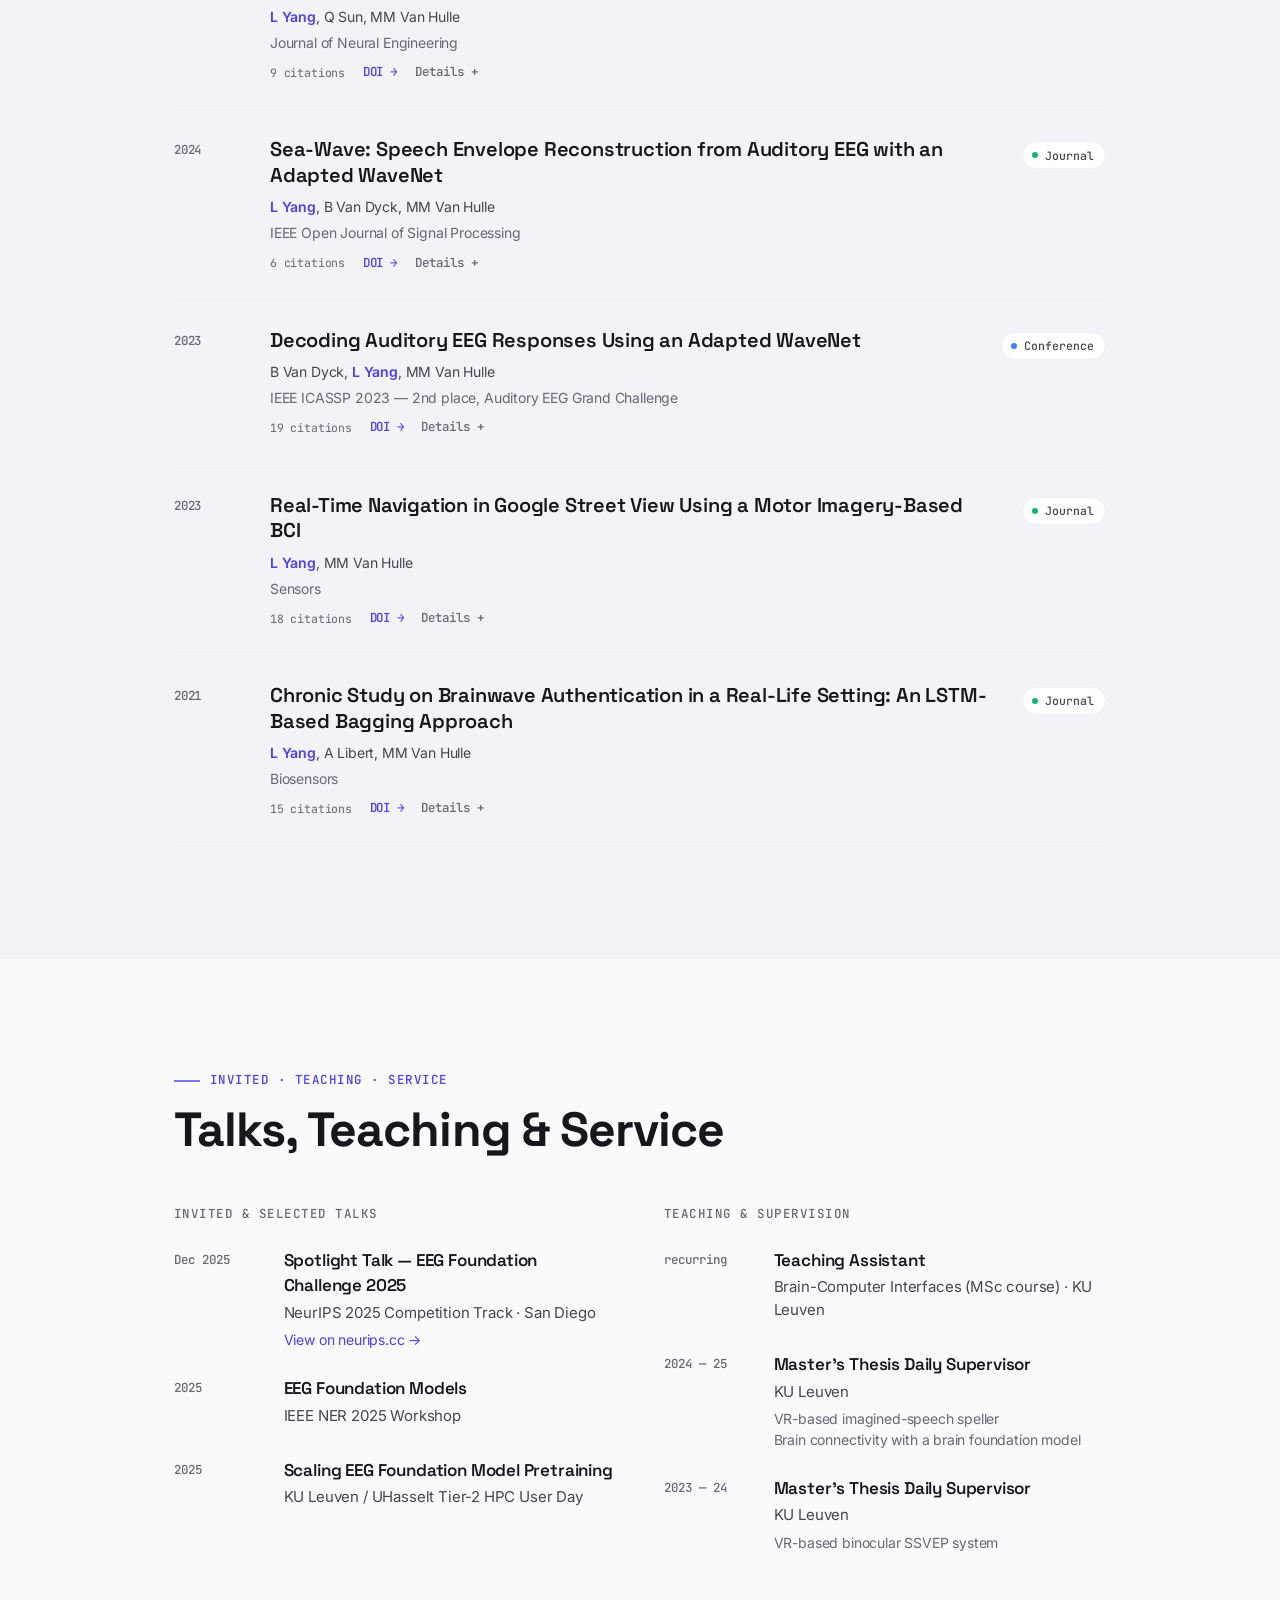
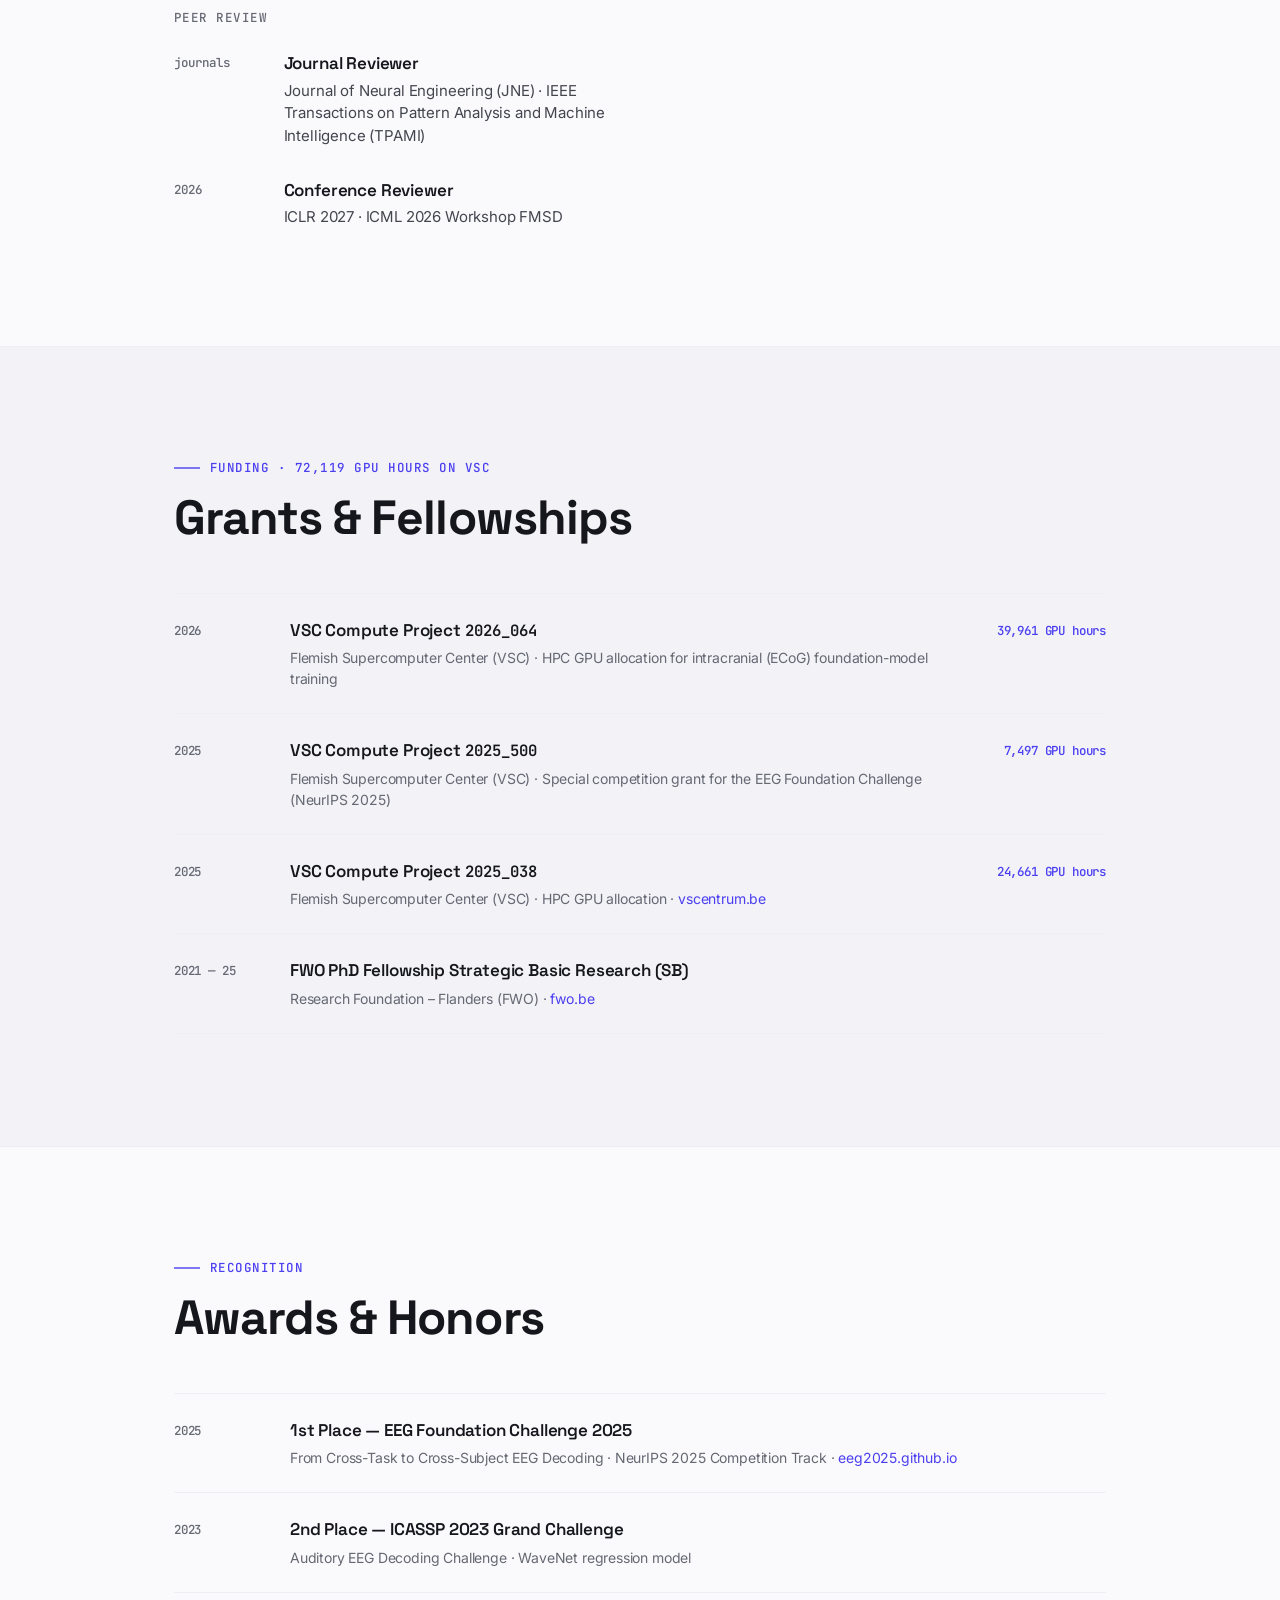
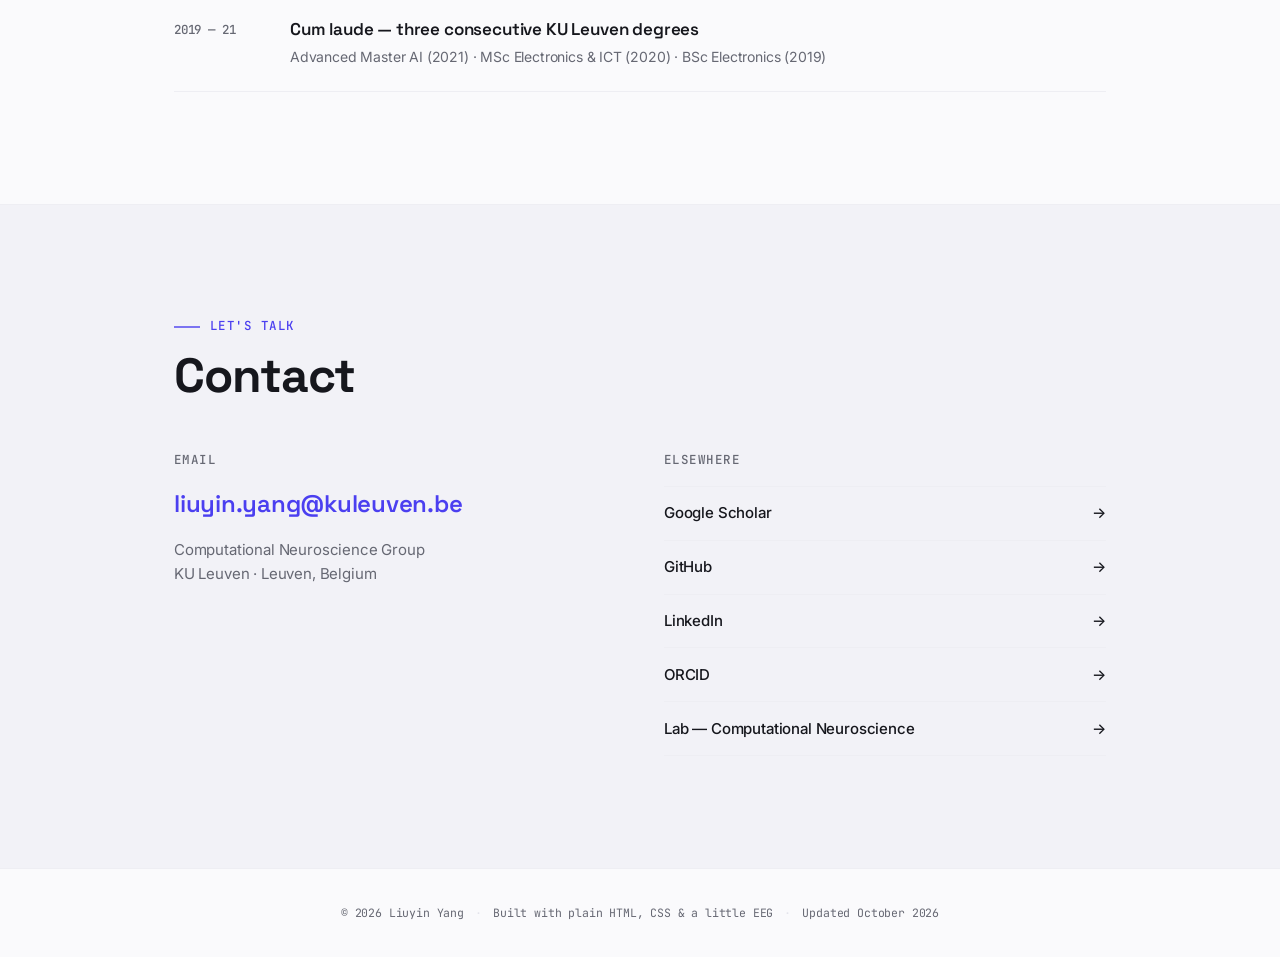
==== commit 8c1aa101: "chore: update Google Scholar stats Run locally: the scheduled GitHub run was refused by Google Schol" ====
--- a/index.html
+++ b/index.html
@@ -204,12 +204,12 @@
   <!-- ===== PUBLICATIONS ===== -->
   <section class="section section--alt" id="publications">
     <div class="section-inner">
-      <p class="section-kicker"><span data-scholar="papers">15</span> papers · <span data-scholar="citations">132</span> citations</p>
+      <p class="section-kicker"><span data-scholar="papers">15</span> papers · <span data-scholar="citations">138</span> citations</p>
       <h2 class="section-title">Publications</h2>
 
       <div class="stats" role="list">
         <div class="stat" role="listitem">
-          <span class="stat-num" data-scholar="citations">132</span>
+          <span class="stat-num" data-scholar="citations">138</span>
           <span class="stat-label">Citations</span>
         </div>
         <div class="stat" role="listitem">
@@ -281,7 +281,7 @@
             </p>
             <p class="item-venue">International Conference on Learning Representations (ICLR) · Poster</p>
             <div class="item-foot">
-              <span class="item-cites">31 citations</span>
+              <span class="item-cites">33 citations</span>
               <a href="https://scholar.google.com/scholar?q=Are+EEG+foundation+models+worth+it+comparative+evaluation+traditional+decoders+BCI" target="_blank" rel="noopener" class="item-link">Scholar <span aria-hidden="true">→</span></a>
             </div>
           </div>
@@ -448,6 +448,7 @@
             </p>
             <p class="item-venue">International Conference on Rehabilitation Robotics (ICORR)<span class="item-more"> · pp. 186–192</span></p>
             <div class="item-foot">
+              <span class="item-cites">1 citation</span>
               <a href="https://doi.org/10.1109/icorr66766.2025.11063039" target="_blank" rel="noopener" class="item-link">DOI <span aria-hidden="true">→</span></a>
             </div>
           </div>
@@ -472,7 +473,7 @@
             </p>
             <p class="item-venue">Journal of NeuroEngineering and Rehabilitation<span class="item-more"> · vol. 21, art. 228</span></p>
             <div class="item-foot">
-              <span class="item-cites">22 citations</span>
+              <span class="item-cites">23 citations</span>
               <a href="https://doi.org/10.1186/s12984-024-01533-4" target="_blank" rel="noopener" class="item-link">DOI <span aria-hidden="true">→</span></a>
             </div>
           </div>
@@ -592,7 +593,7 @@
             </p>
             <p class="item-venue">Biosensors<span class="item-more"> · vol. 11(10), 404</span></p>
             <div class="item-foot">
-              <span class="item-cites">13 citations</span>
+              <span class="item-cites">15 citations</span>
               <a href="https://doi.org/10.3390/bios11100404" target="_blank" rel="noopener" class="item-link">DOI <span aria-hidden="true">→</span></a>
             </div>
           </div>
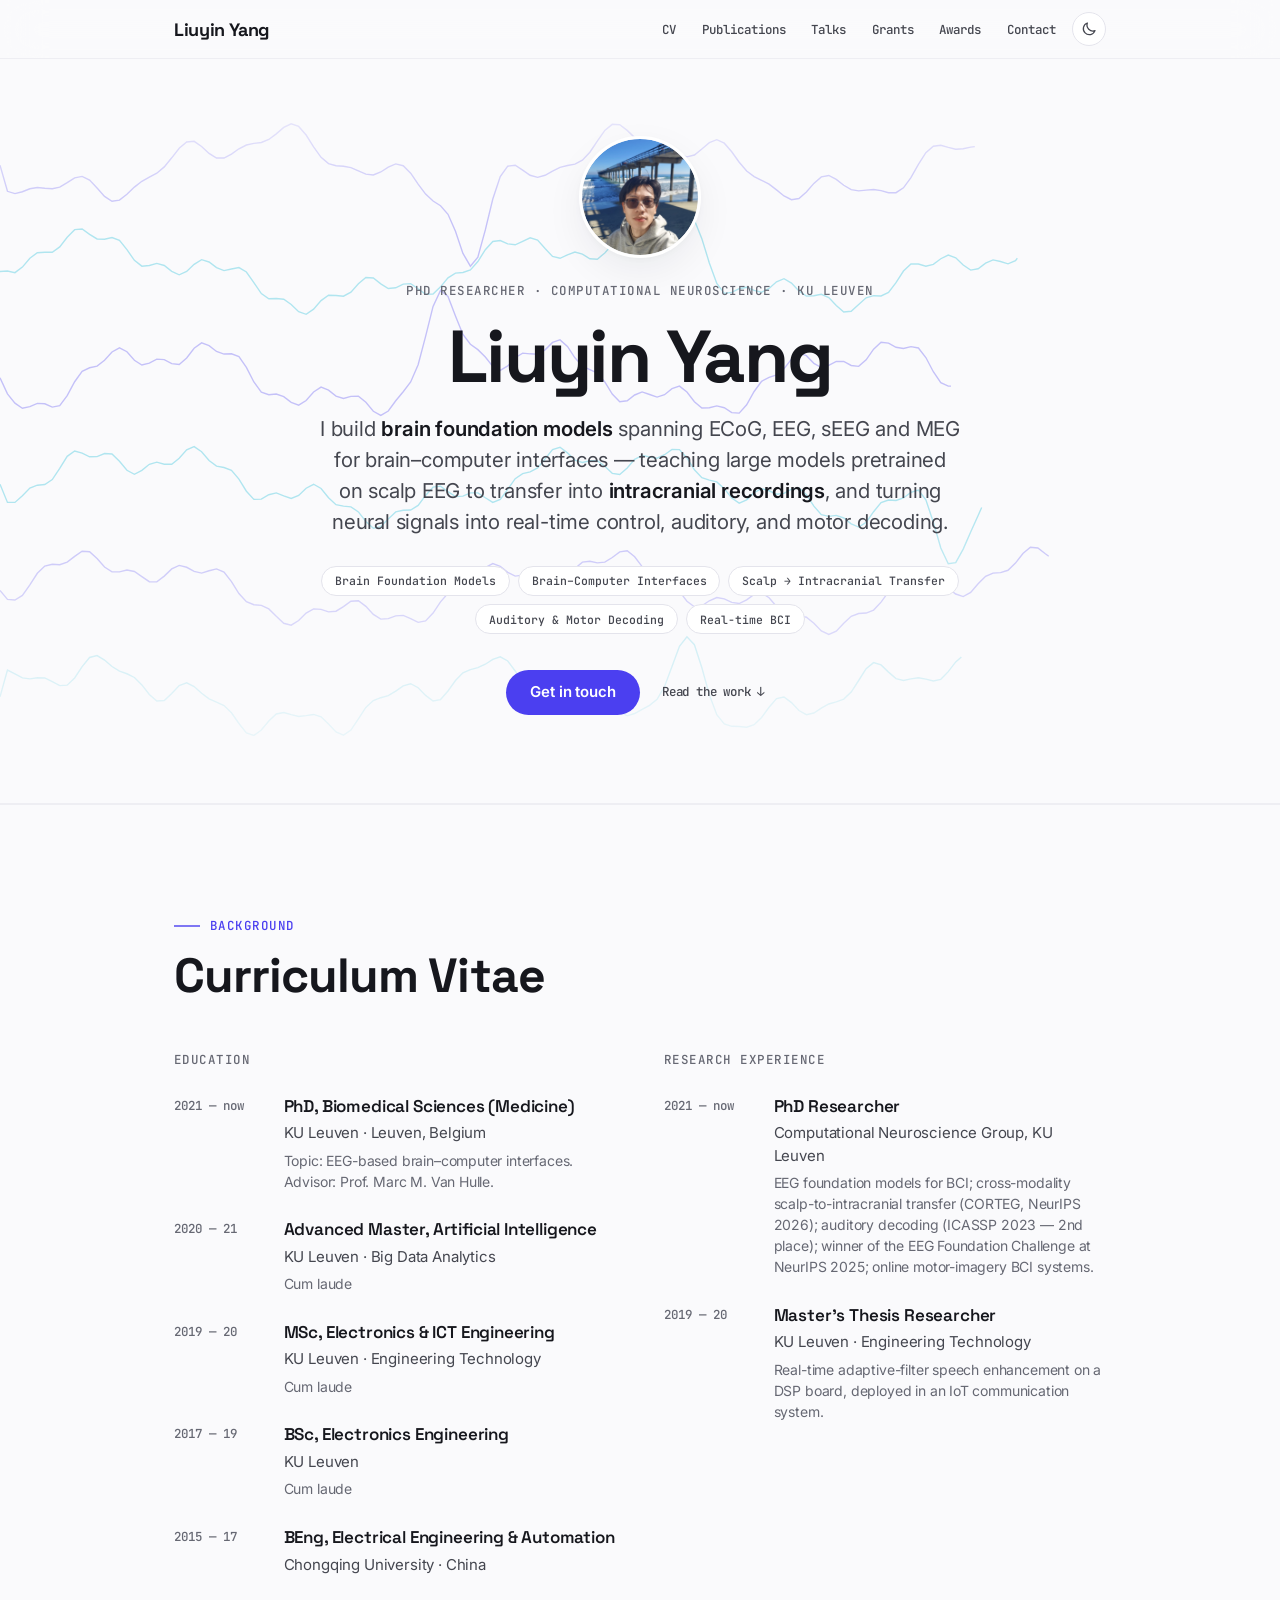
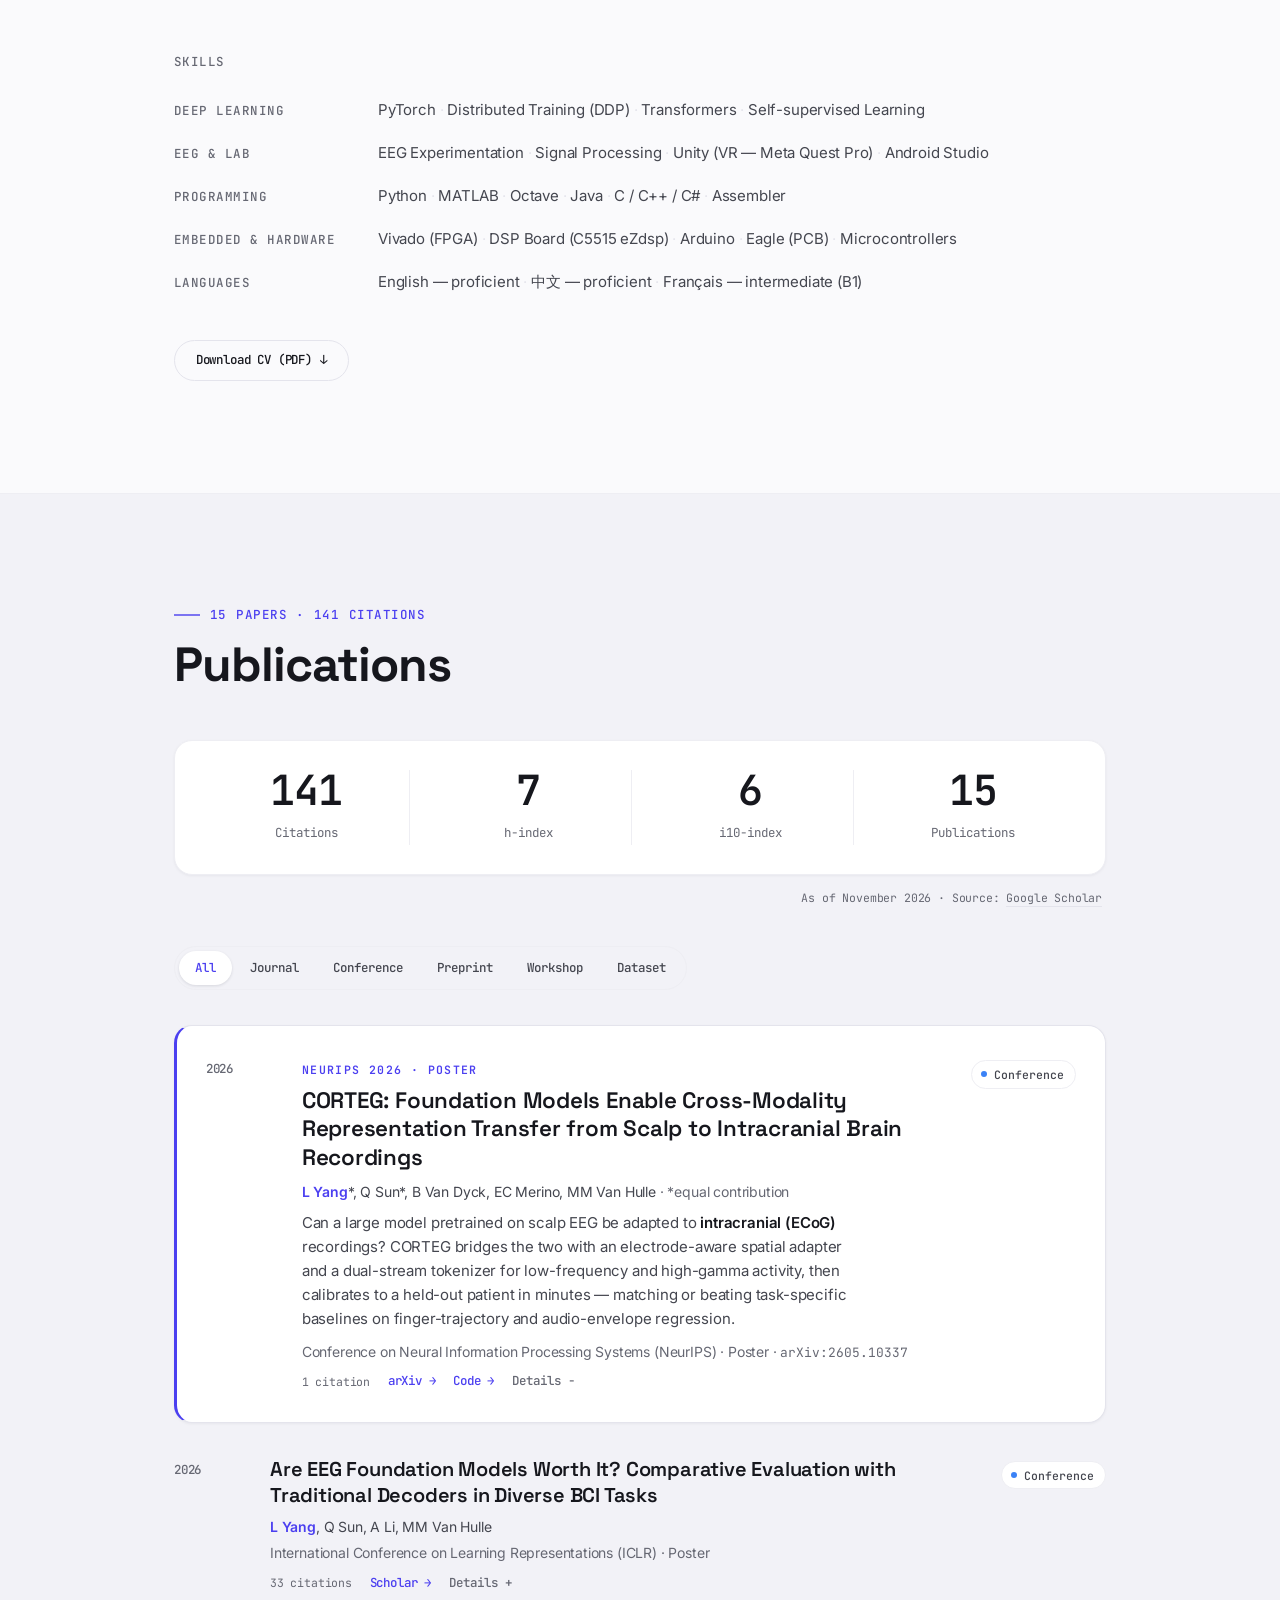
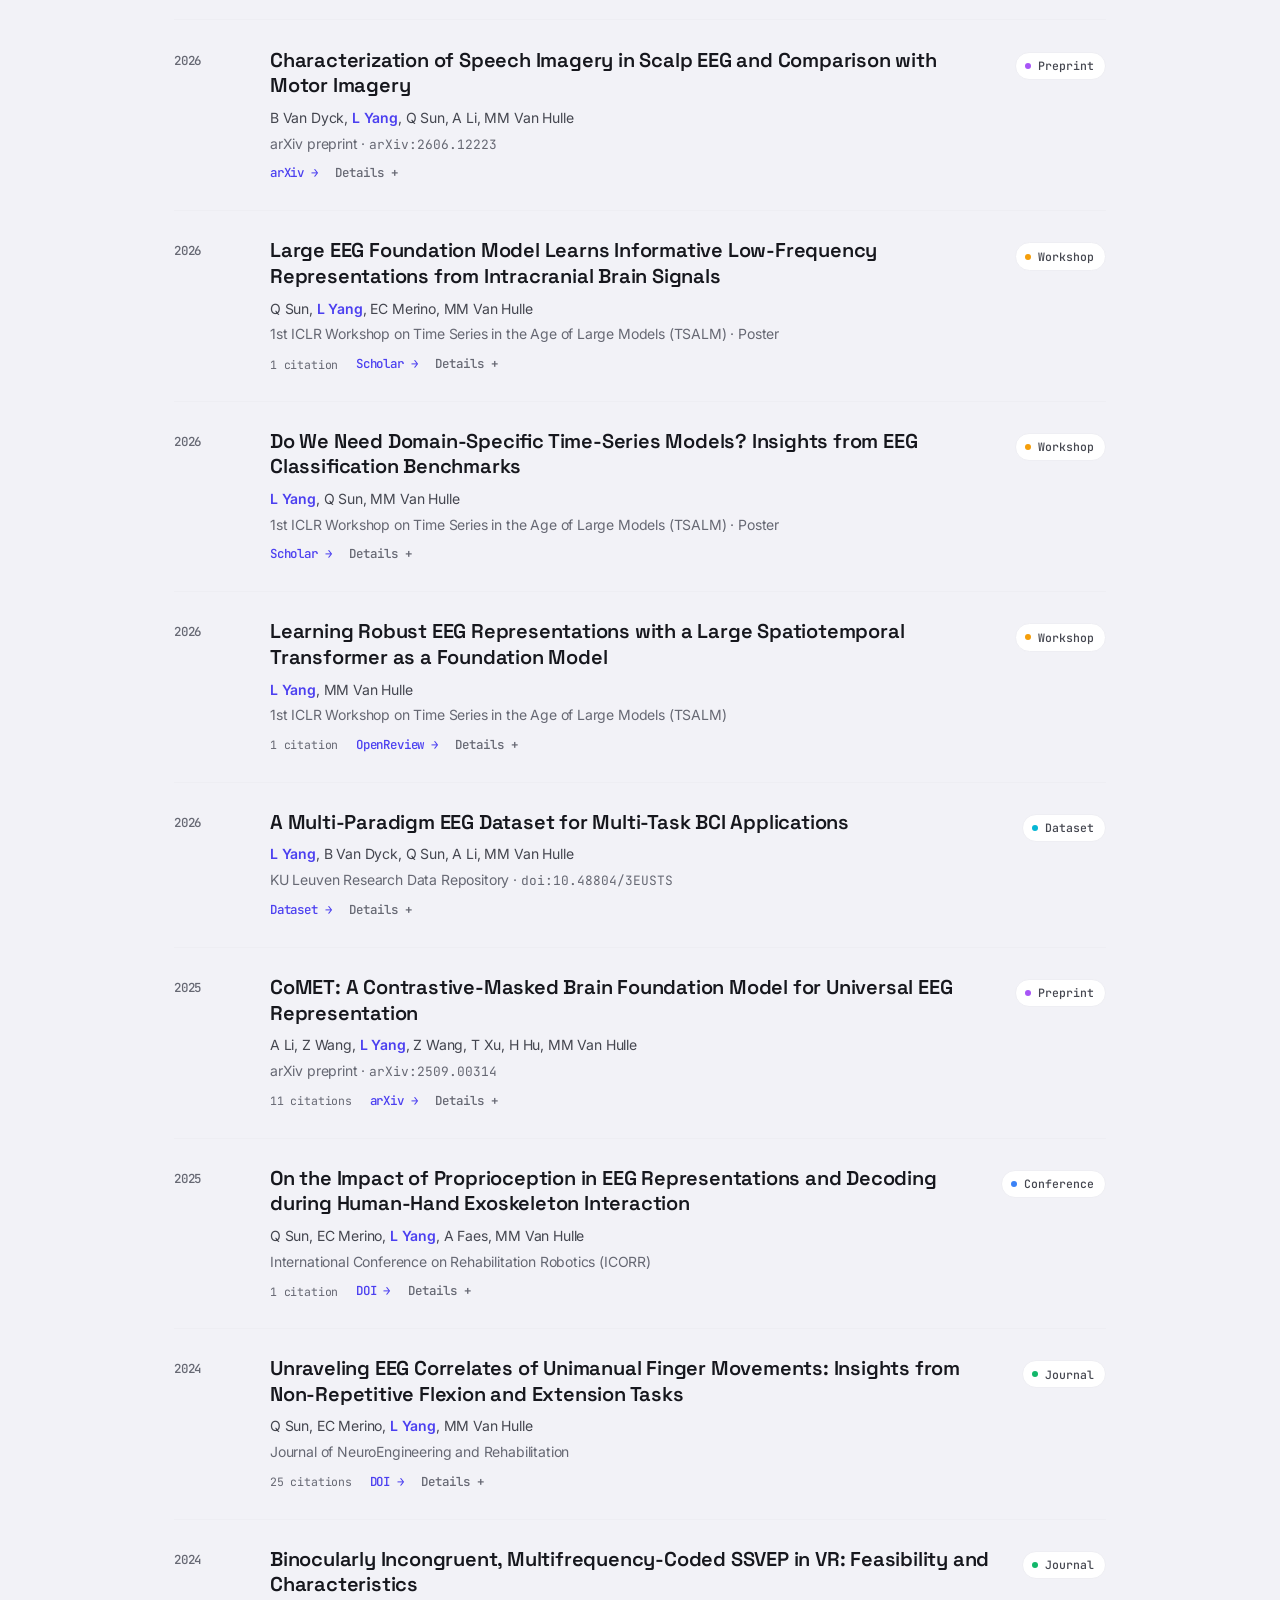
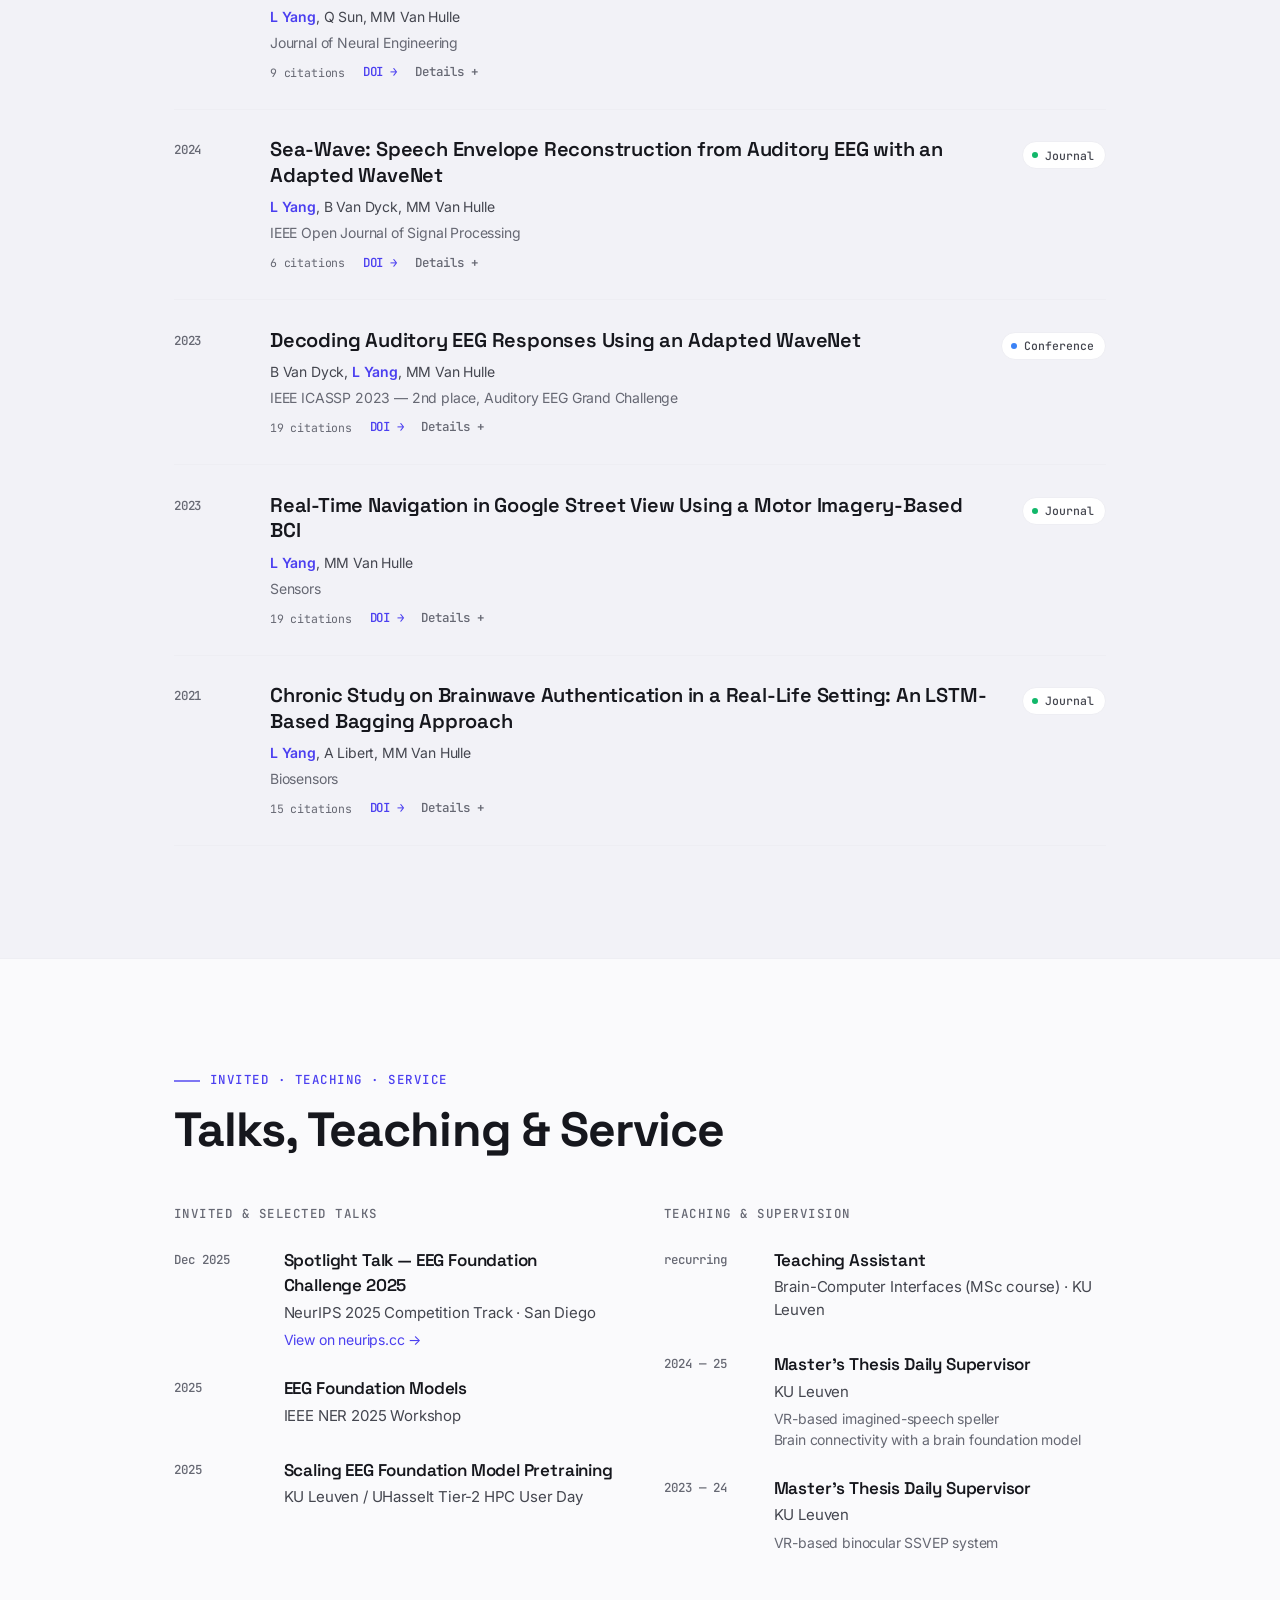
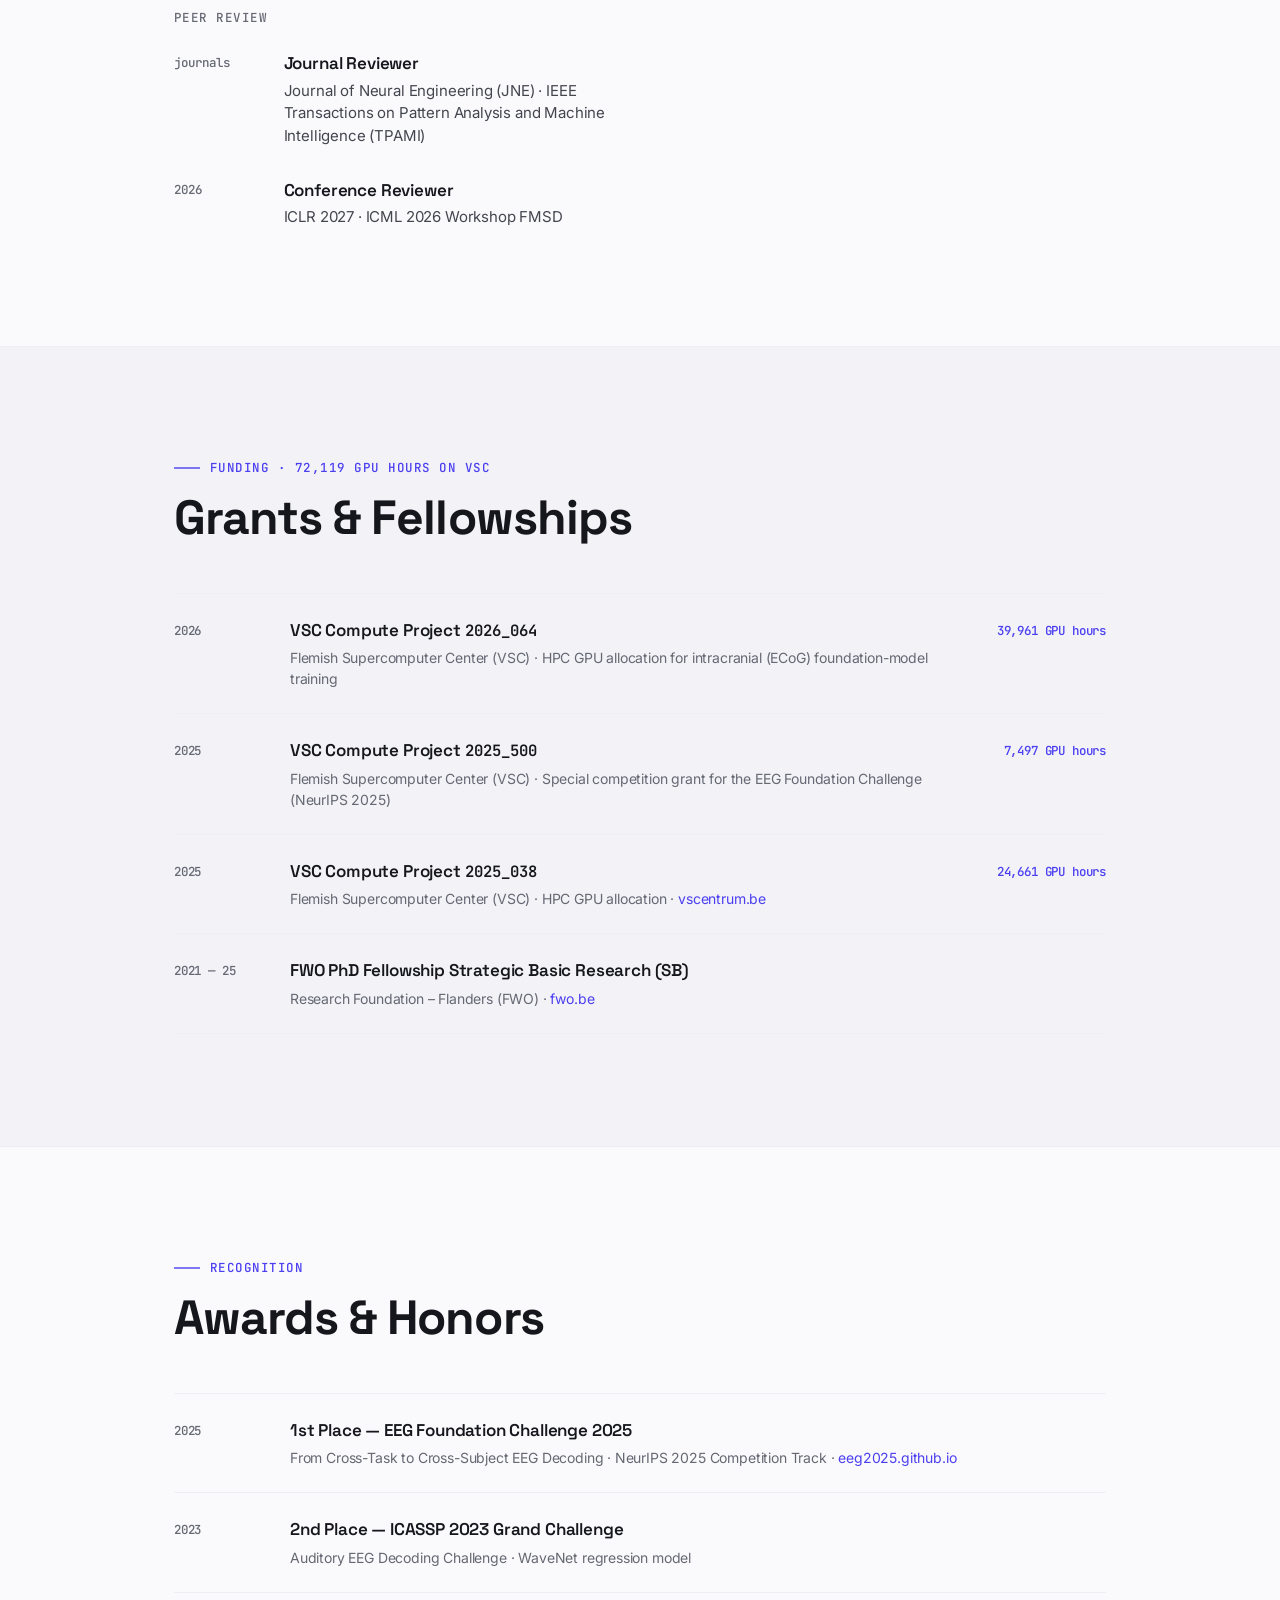
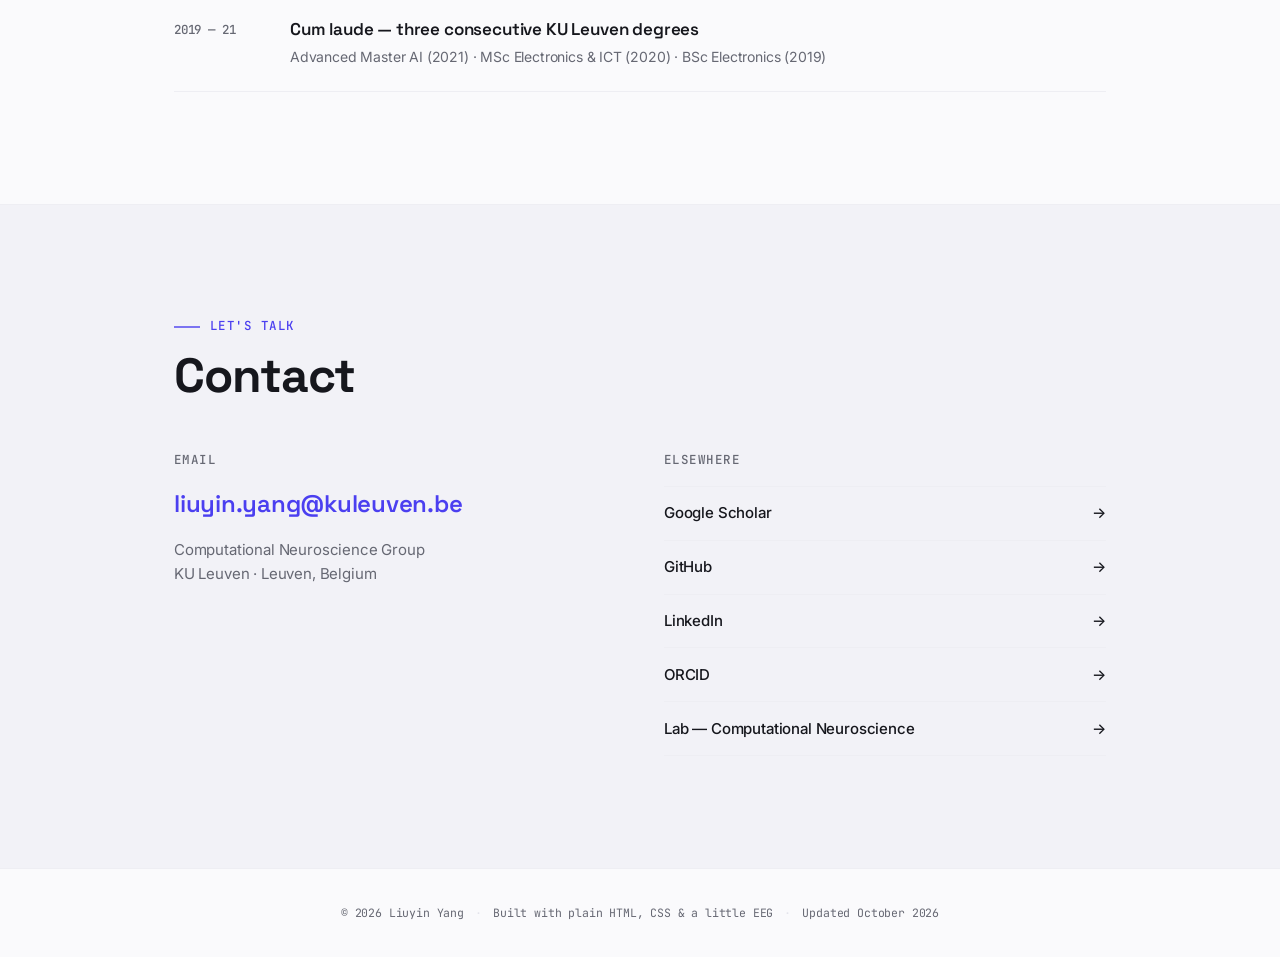
==== commit af2c624d: "chore: update Google Scholar stats" ====
--- a/index.html
+++ b/index.html
@@ -204,12 +204,12 @@
   <!-- ===== PUBLICATIONS ===== -->
   <section class="section section--alt" id="publications">
     <div class="section-inner">
-      <p class="section-kicker"><span data-scholar="papers">15</span> papers · <span data-scholar="citations">138</span> citations</p>
+      <p class="section-kicker"><span data-scholar="papers">15</span> papers · <span data-scholar="citations">141</span> citations</p>
       <h2 class="section-title">Publications</h2>
 
       <div class="stats" role="list">
         <div class="stat" role="listitem">
-          <span class="stat-num" data-scholar="citations">138</span>
+          <span class="stat-num" data-scholar="citations">141</span>
           <span class="stat-label">Citations</span>
         </div>
         <div class="stat" role="listitem">
@@ -473,7 +473,7 @@
             </p>
             <p class="item-venue">Journal of NeuroEngineering and Rehabilitation<span class="item-more"> · vol. 21, art. 228</span></p>
             <div class="item-foot">
-              <span class="item-cites">23 citations</span>
+              <span class="item-cites">25 citations</span>
               <a href="https://doi.org/10.1186/s12984-024-01533-4" target="_blank" rel="noopener" class="item-link">DOI <span aria-hidden="true">→</span></a>
             </div>
           </div>
@@ -570,7 +570,7 @@
             </p>
             <p class="item-venue">Sensors<span class="item-more"> · vol. 23(3), 1704</span></p>
             <div class="item-foot">
-              <span class="item-cites">18 citations</span>
+              <span class="item-cites">19 citations</span>
               <a href="https://doi.org/10.3390/s23031704" target="_blank" rel="noopener" class="item-link">DOI <span aria-hidden="true">→</span></a>
             </div>
           </div>
